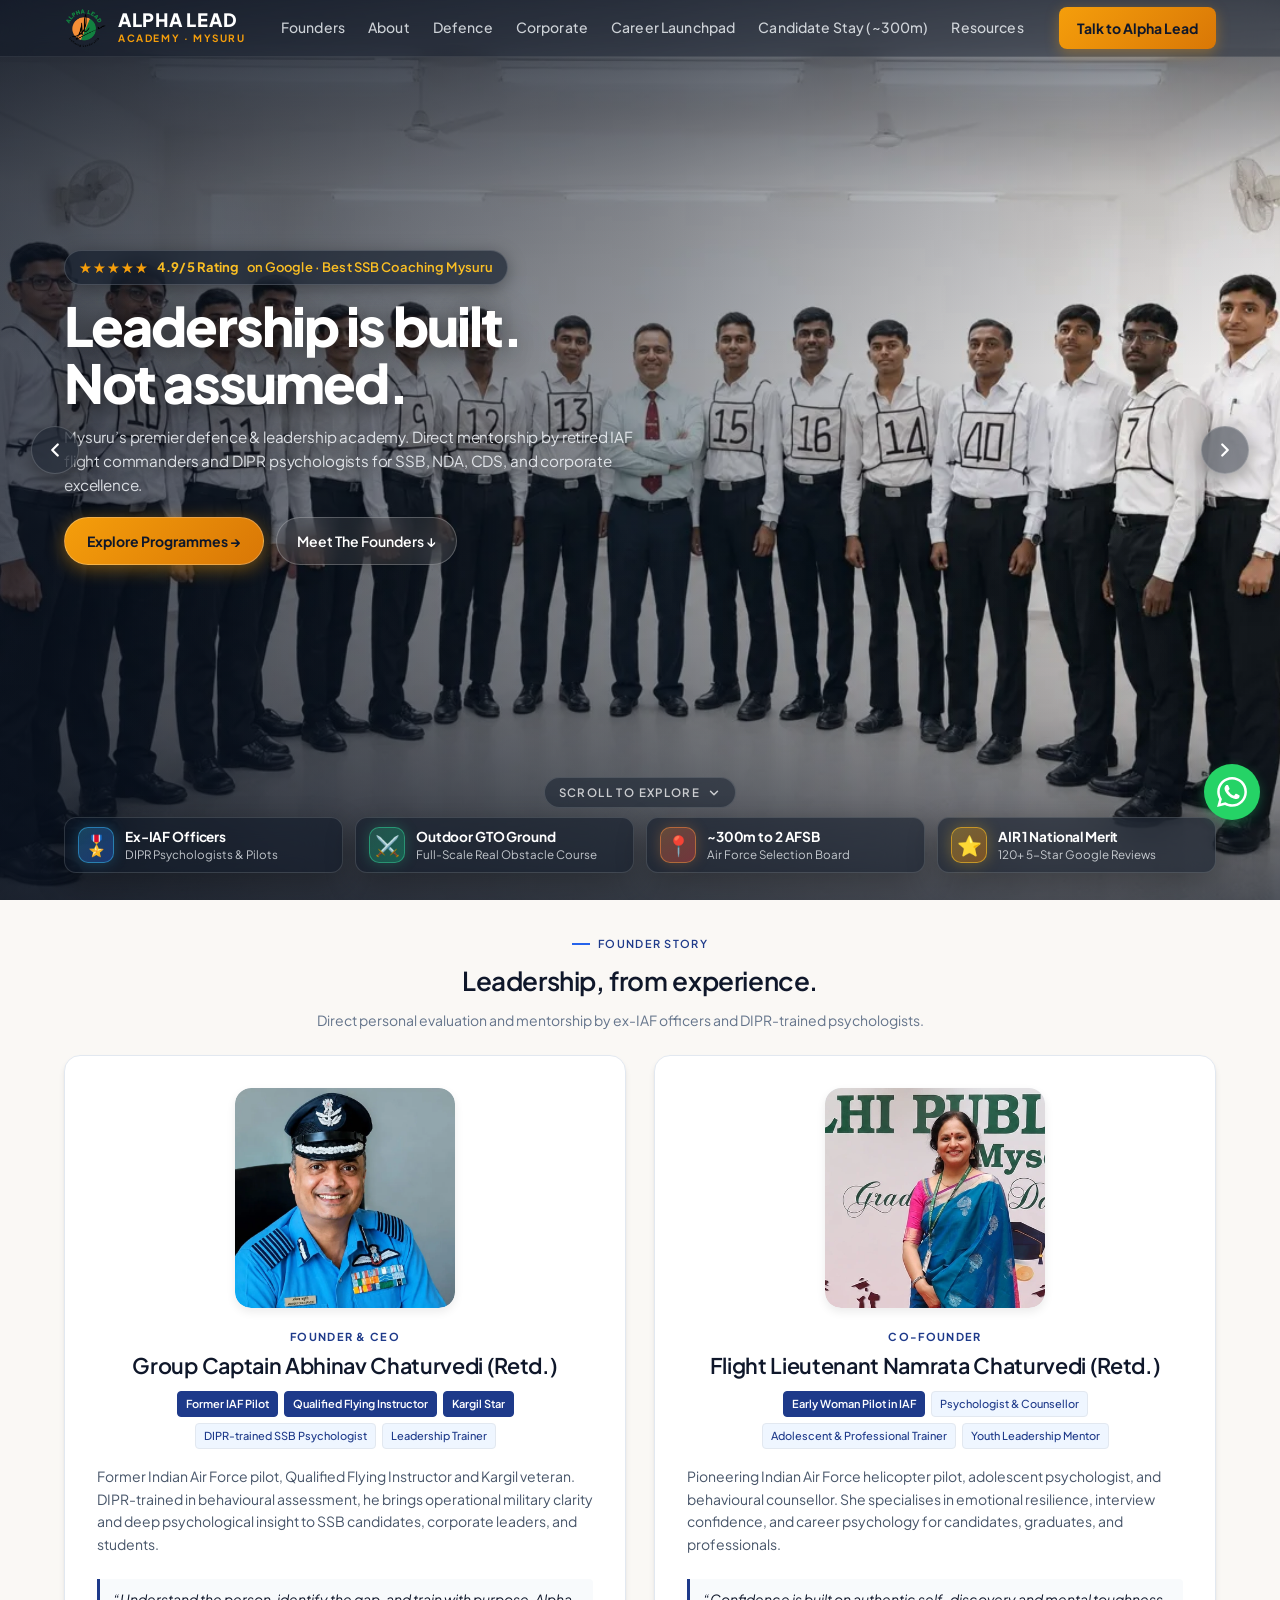
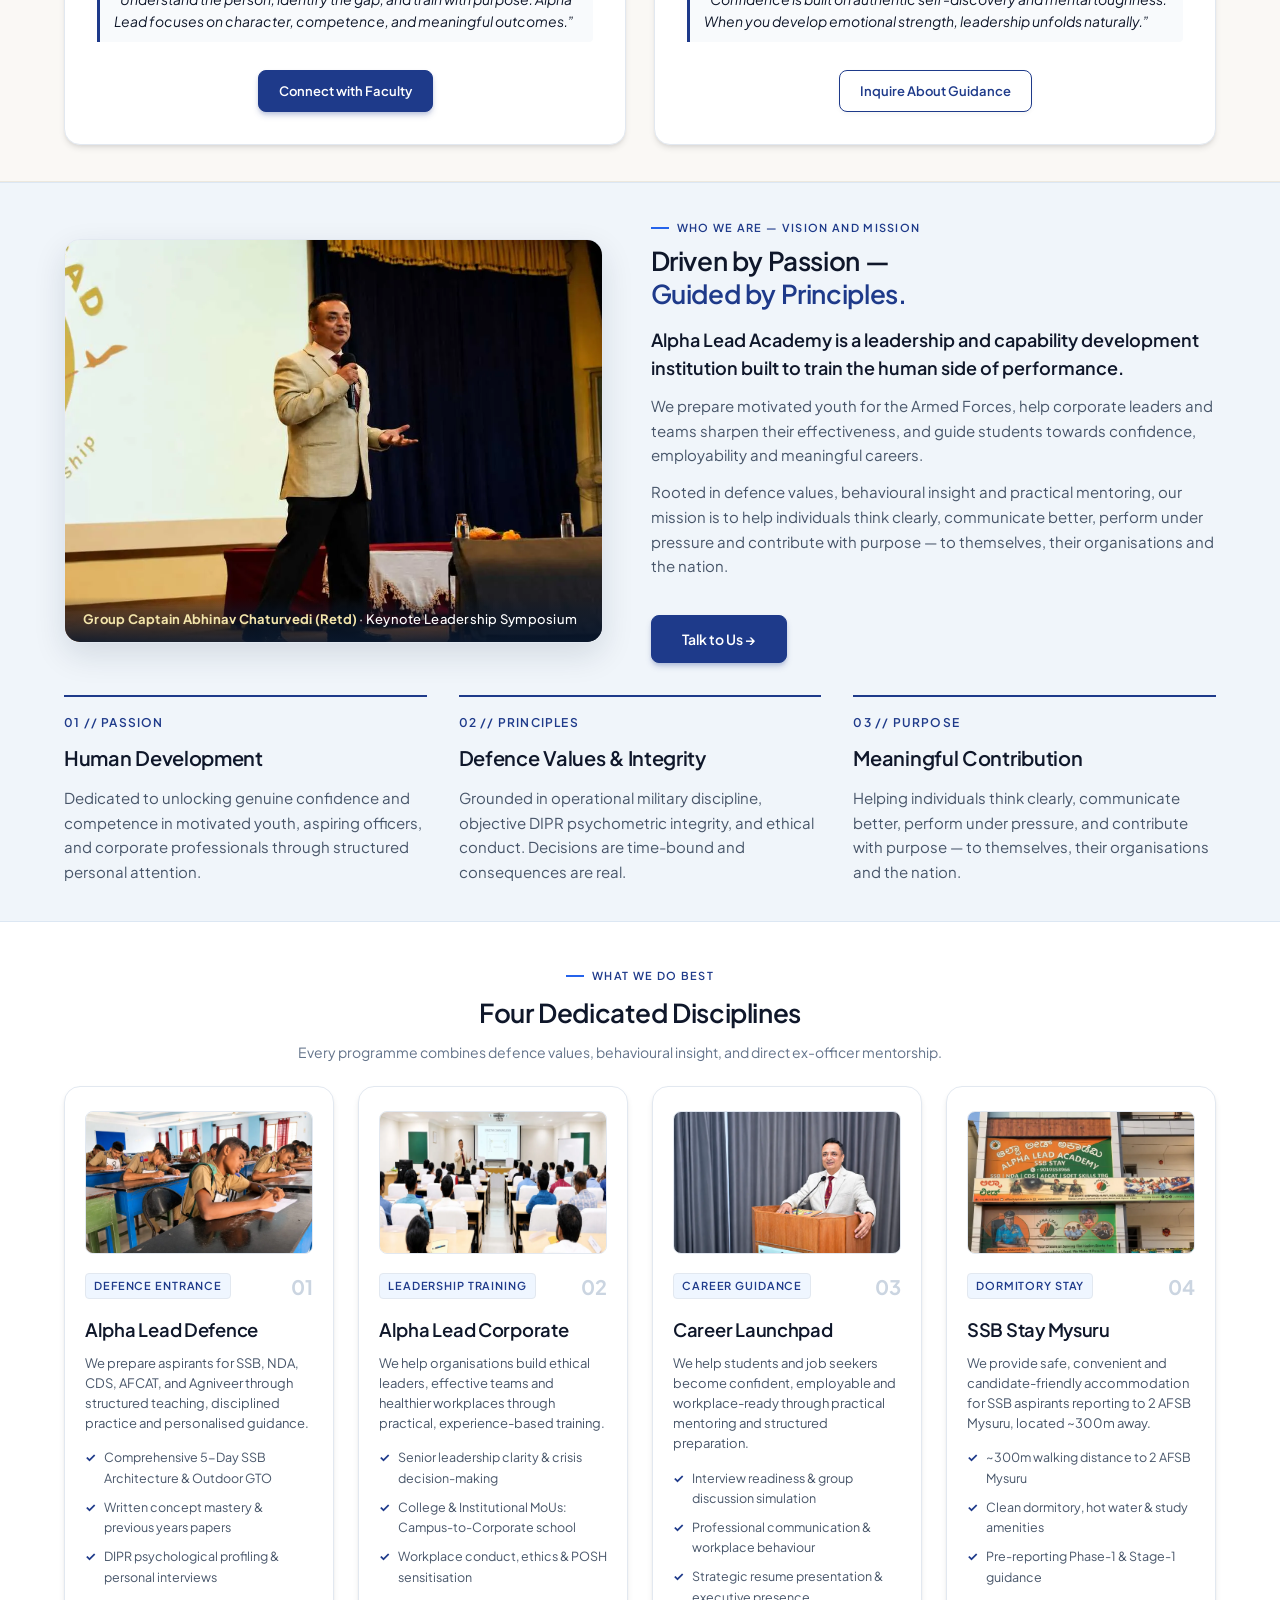
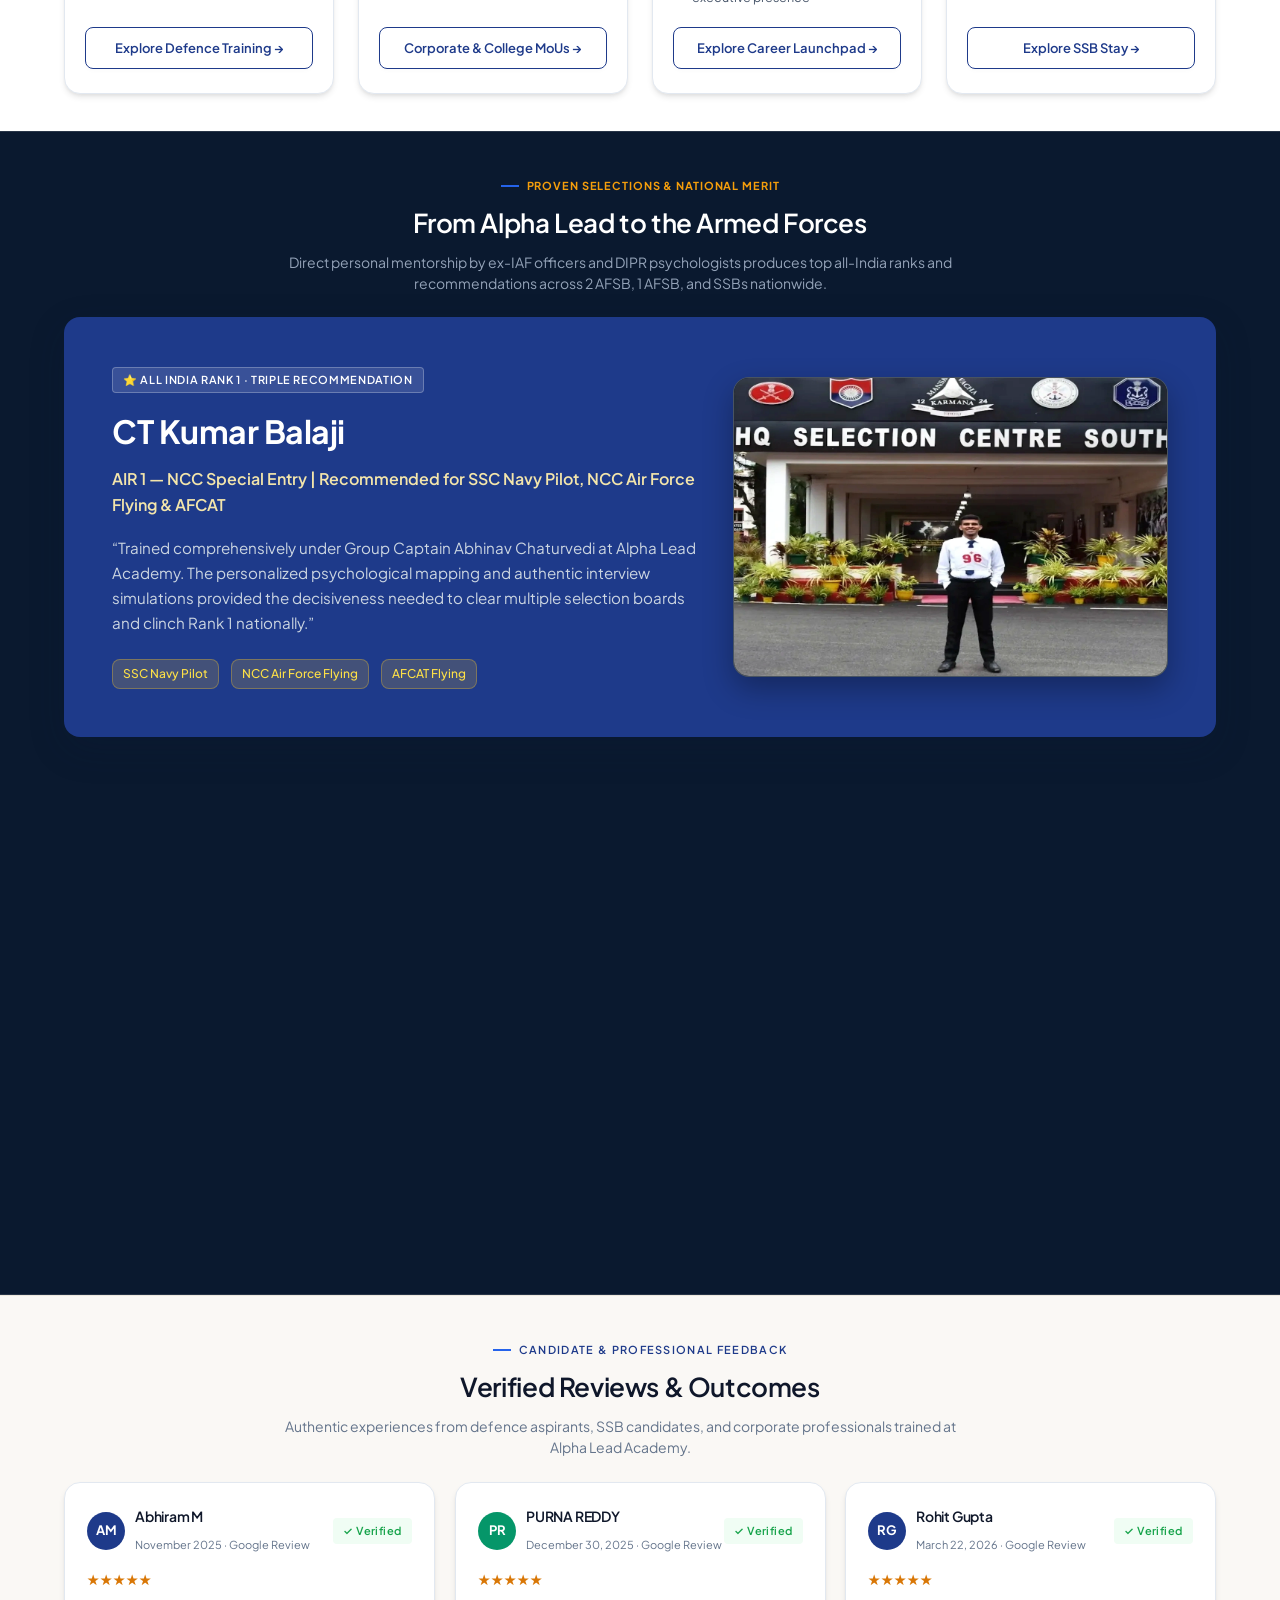
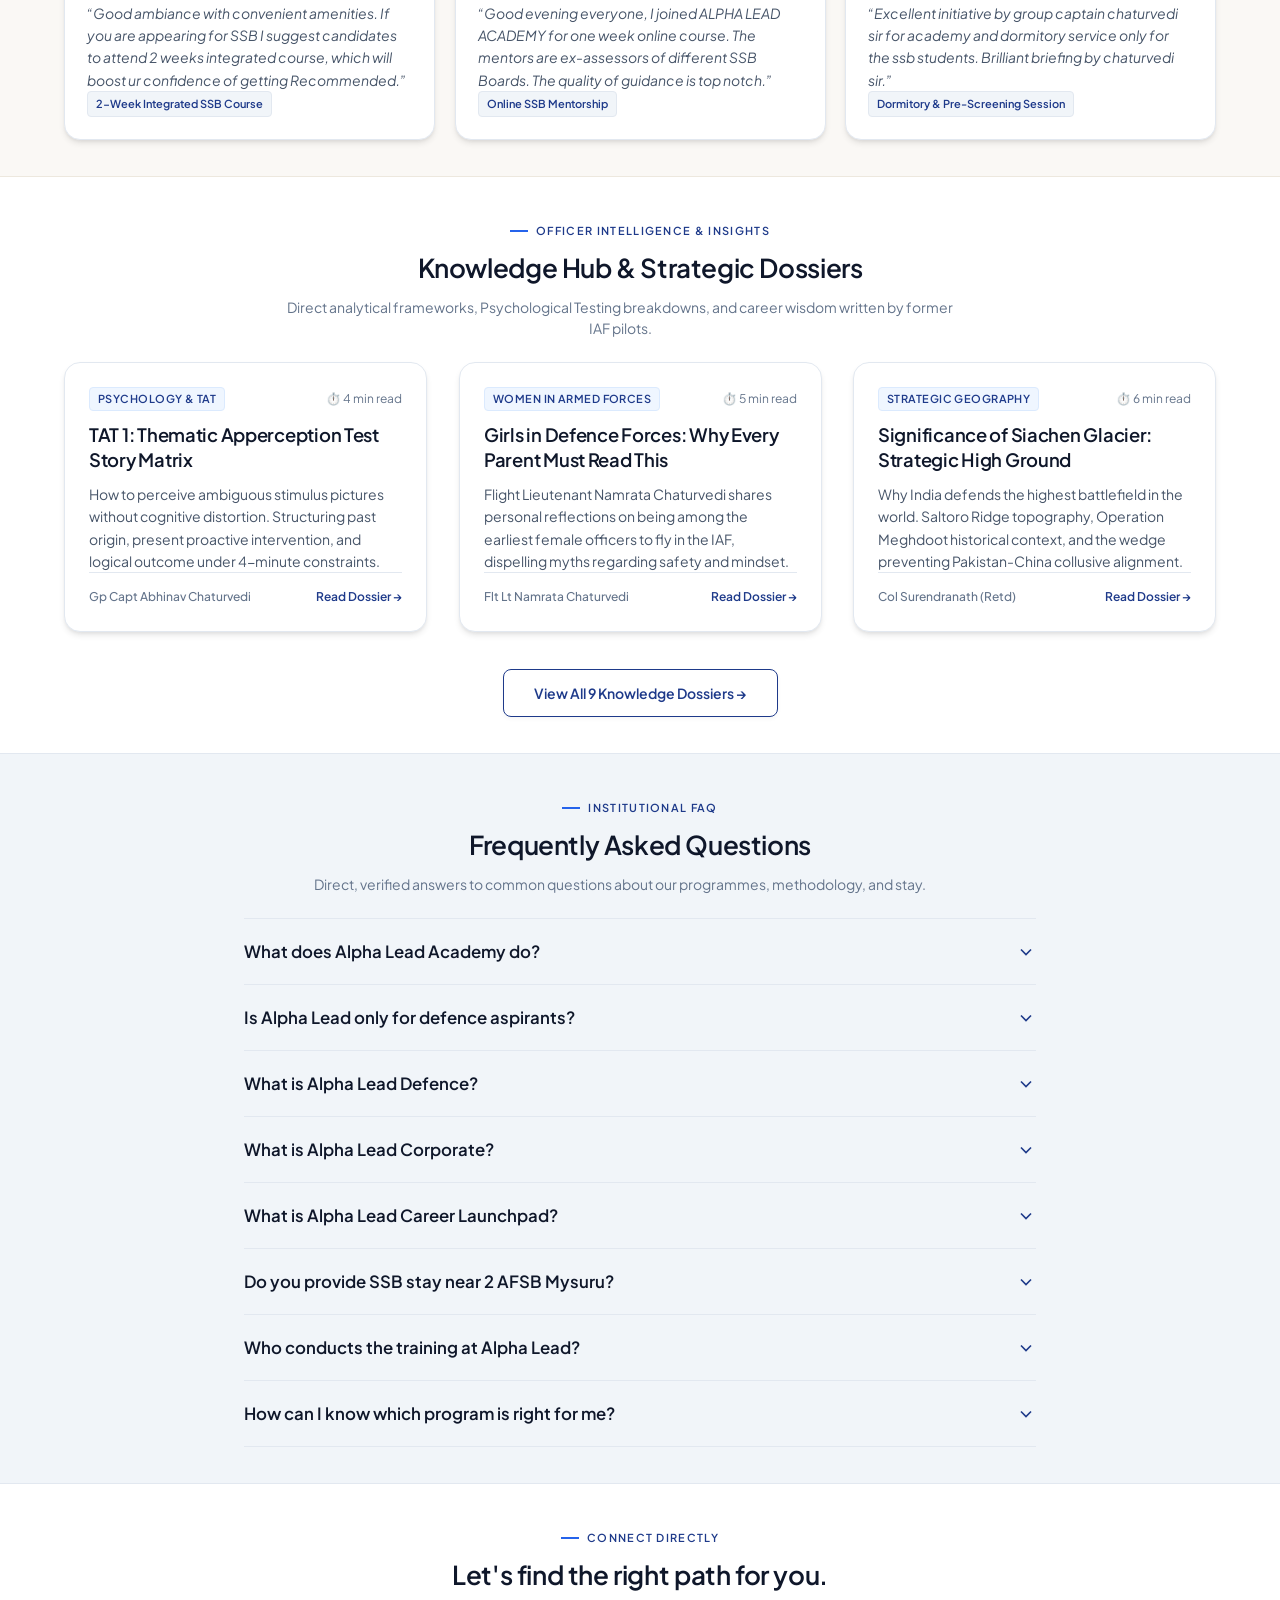
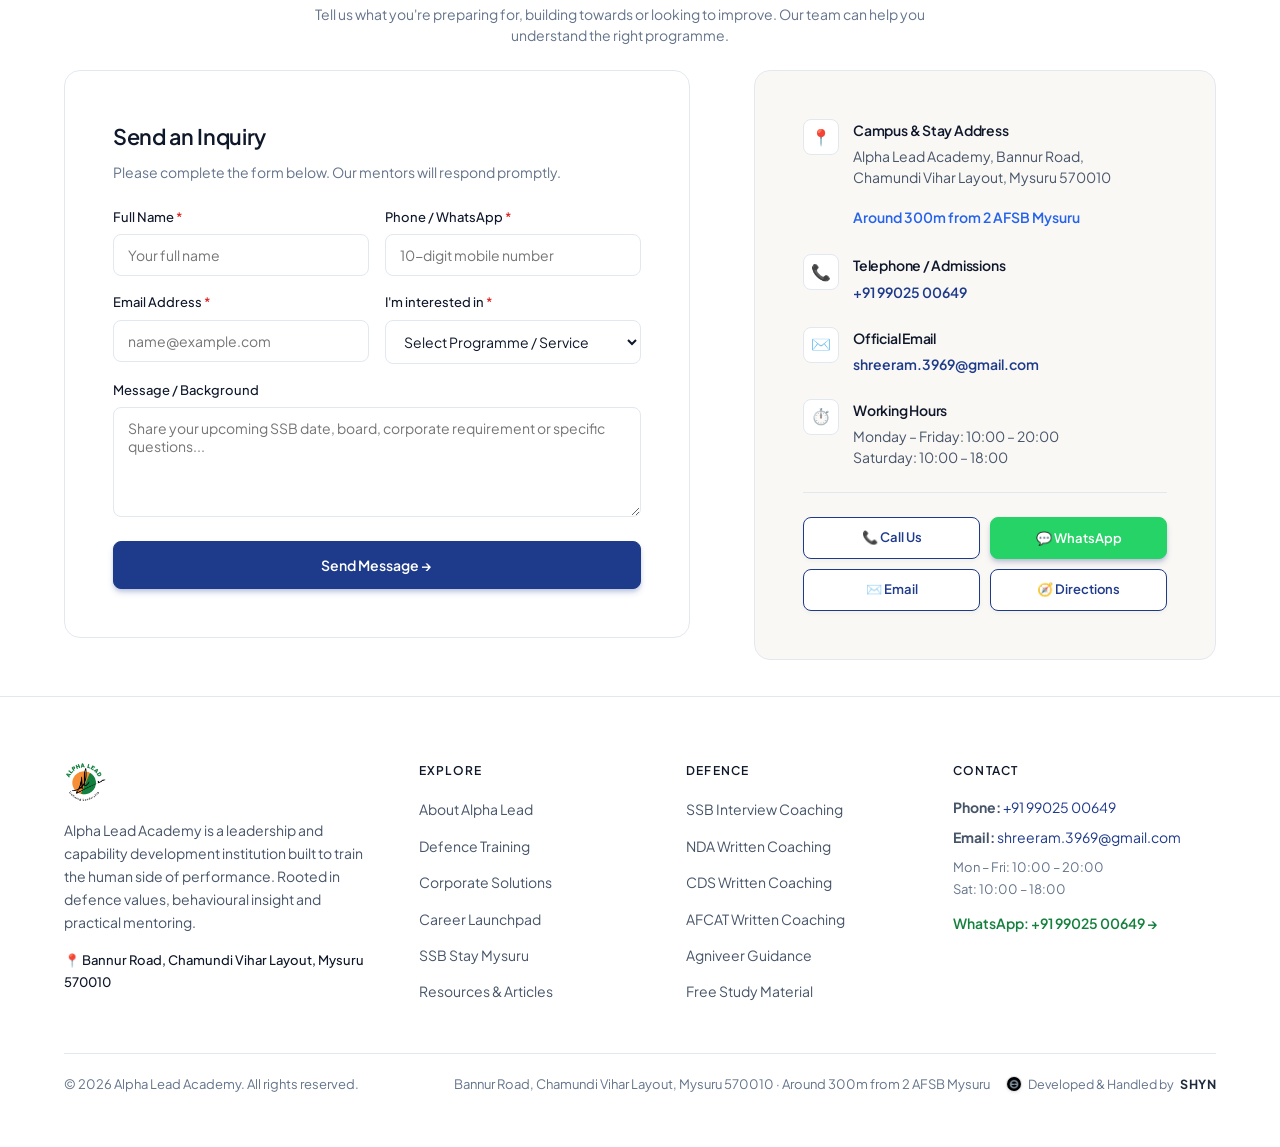
==== index.html @ 1f777ed2 "test(contacts): configure test email shreeram.3969@gmail.com, test phone +91 9902500649, and active " ====
<!DOCTYPE html>
<html lang="en">
<head>
  <meta charset="UTF-8">
  <meta name="viewport" content="width=device-width, initial-scale=1.0">
  <title>Best SSB Coaching in Mysuru, Defence Academy & Stay Near 2 AFSB (~300m) | Alpha Lead</title>
  <meta name="description" content="Alpha Lead Academy is the best SSB coaching & defence academy in Mysuru, founded by ex-IAF pilot Gp Capt Abhinav Chaturvedi (Retd). Mentorship for SSB, NDA, CDS, AFCAT, Corporate Leadership Training & candidate stay ~300m to 2 AFSB Mysuru.">
  <meta name="keywords" content="best SSB coaching in Mysuru, best defence academy in Karnataka, best stay near 2 AFSB Mysuru, stay near 2 Air Force Selection Board, best NDA coaching in Mysuru, best CDS coaching in Mysuru, best AFCAT coaching Karnataka, best corporate leadership training Mysuru, best executive leadership workshops, candidate stay 300m to 2 AFSB, Alpha Lead Academy Mysuru, Air Force Selection Centre South stay, SSB interview preparation Mysore">
  <meta name="author" content="Alpha Lead Academy">
  <link rel="canonical" href="https://alphalead.co.in/">
  <meta name="robots" content="index, follow, max-snippet:-1, max-image-preview:large, max-video-preview:-1">

  <!-- Google Site Verification & Analytics -->
  <meta name="google-site-verification" content="51ddug5VHWOp9Oe8eFkaU_qEH9XEycIsxr117pgaOPE">
  <script async src="https://www.googletagmanager.com/gtag/js?id=G-4P7F6Q1PM3"></script>
  <script>
    window.dataLayer = window.dataLayer || [];
    function gtag(){dataLayer.push(arguments);}
    gtag('js', new Date());
    gtag('config', 'G-4P7F6Q1PM3');
  </script>

  <!-- Open Graph / Meta -->
  <meta property="og:type" content="website">
  <meta property="og:title" content="Best SSB Coaching in Mysuru, Defence Academy & Stay Near 2 AFSB | Alpha Lead">
  <meta property="og:description" content="India's premier defence SSB coaching, candidate stay ~300m to 2 AFSB Mysuru, and corporate leadership development by ex-IAF commanders. 4.9/5 Rating.">
  <meta property="og:image" content="https://alphalead.co.in/assets/images/live/vision-mission.webp">
  <meta property="og:url" content="https://alphalead.co.in/">

  <!-- Twitter Card -->
  <meta name="twitter:card" content="summary_large_image">
  <meta name="twitter:title" content="Best SSB Coaching & Defence Academy Mysuru | Alpha Lead">
  <meta name="twitter:description" content="Top-rated SSB coaching, NDA/CDS/AFCAT written training, corporate workshops & stay ~300m to 2 AFSB Mysuru.">
  <meta name="twitter:image" content="https://alphalead.co.in/assets/images/live/vision-mission.webp">

  <link rel="icon" href="assets/images/live/logo.png" type="image/png">

  <!-- Stylesheets -->
  <link rel="stylesheet" href="css/main.css?v=2.2">

  <!-- Structured Schema Data -->
  <script type="application/ld+json">
  {
    "@context": "https://schema.org",
    "@graph": [
      {
        "@type": ["EducationalOrganization", "LocalBusiness"],
        "@id": "https://alphalead.co.in/#academy",
        "name": "Alpha Lead Academy",
        "alternateName": "Alpha Lead Defence & Leadership Academy",
        "description": "Premium defence and leadership institution founded by ex-IAF officers and DIPR-trained psychologists in Mysuru. Offers SSB Coaching, Corporate Leadership, Career Launchpad, and SSB Stay ~300m from 2 AFSB.",
        "url": "https://alphalead.co.in",
        "telephone": "+919902500649",
        "email": "shreeram.3969@gmail.com",
        "hasMap": "https://maps.google.com/?q=Alpha+Lead+Academy+Mysuru",
        "aggregateRating": {
          "@type": "AggregateRating",
          "ratingValue": "4.9",
          "reviewCount": "124",
          "bestRating": "5",
          "worstRating": "1"
        },
        "openingHoursSpecification": [
          {
            "@type": "OpeningHoursSpecification",
            "dayOfWeek": ["Monday", "Tuesday", "Wednesday", "Thursday", "Friday"],
            "opens": "10:00",
            "closes": "20:00"
          },
          {
            "@type": "OpeningHoursSpecification",
            "dayOfWeek": "Saturday",
            "opens": "10:00",
            "closes": "18:00"
          }
        ],
        "address": {
          "@type": "PostalAddress",
          "streetAddress": "Bannur Road, Chamundi Vihar Layout",
          "addressLocality": "Mysuru",
          "addressRegion": "Karnataka",
          "postalCode": "570010",
          "addressCountry": "IN"
        },
        "geo": {
          "@type": "GeoCoordinates",
          "latitude": "12.3118",
          "longitude": "76.6685"
        },
        "founder": [
          {
            "@type": "Person",
            "name": "Group Captain Abhinav Chaturvedi (Retd)",
            "jobTitle": "Founder & CEO",
            "description": "Former Indian Air Force Pilot, Qualified Flying Instructor, Kargil Star, DIPR-trained SSB Psychologist."
          },
          {
            "@type": "Person",
            "name": "Flight Lieutenant Namrata Chaturvedi (Retd)",
            "jobTitle": "Co-Founder",
            "description": "Former IAF Helicopter Pilot, Adolescent & Career Psychologist, Behavioural Mentor."
          }
        ],
        "hasOfferCatalog": {
          "@type": "OfferCatalog",
          "name": "Alpha Lead Services",
          "itemListElement": [
            { "@type": "Offer", "itemOffered": { "@type": "Service", "name": "SSB Interview & Written Coaching (NDA, CDS, AFCAT)" } },
            { "@type": "Offer", "itemOffered": { "@type": "Service", "name": "Candidate Stay Near 2 AFSB Mysuru" } },
            { "@type": "Offer", "itemOffered": { "@type": "Service", "name": "Corporate Leadership & Executive Training" } },
            { "@type": "Offer", "itemOffered": { "@type": "Service", "name": "Career Launchpad & Employability Guidance" } },
            { "@type": "Offer", "itemOffered": { "@type": "Service", "name": "Institutional & College MoU Partnerships" } }
          ]
        }
      },
      {
        "@type": "FAQPage",
        "@id": "https://alphalead.co.in/#faq",
        "mainEntity": [
          {
            "@type": "Question",
            "name": "Which is the best SSB coaching academy in Mysuru?",
            "acceptedAnswer": {
              "@type": "Answer",
              "text": "Alpha Lead Academy is widely recognized as the best SSB coaching academy in Mysuru and Karnataka, founded by ex-IAF pilot and DIPR-trained psychologist Group Captain Abhinav Chaturvedi (Retd). The academy provides comprehensive 5-day SSB interview architecture, personalized DIPR psychology mapping, real-time outdoor GTO obstacle ground training, and individual personal interview simulations."
            }
          },
          {
            "@type": "Question",
            "name": "Where is the best stay for candidates near 2 AFSB (Air Force Selection Board) Mysuru?",
            "acceptedAnswer": {
              "@type": "Answer",
              "text": "Alpha Lead Candidate Stay is situated approximately 300 metres from 2 AFSB Mysuru (Air Force Selection Board / Selection Centre South) on Bannur Road, Chamundi Vihar Layout. It offers clean, hygienic, candidate-friendly dormitory accommodation at a subsidized rate of ₹500/night with pre-reporting mentorship and guidance from retired IAF officers."
            }
          },
          {
            "@type": "Question",
            "name": "What corporate leadership training does Alpha Lead Corporate offer?",
            "acceptedAnswer": {
              "@type": "Answer",
              "text": "Alpha Lead Corporate delivers executive high-reliability training, Cockpit Resource Management (CRM), crisis leadership under pressure, and ethical workplace conduct for startup founders, CXOs, and corporate enterprises in Mysuru and Bangalore."
            }
          },
          {
            "@type": "Question",
            "name": "Does Alpha Lead offer written exam coaching for NDA, CDS, and AFCAT?",
            "acceptedAnswer": {
              "@type": "Answer",
              "text": "Yes, Alpha Lead Academy offers structured written exam coaching for NDA, CDS, and AFCAT with concept clarity, practice papers, mock tests, and personal doubt resolution by experienced defence faculties and officers."
            }
          }
        ]
      }
    ]
  }
  </script>
</head>
<body>

  <!-- Accessible Skip Link -->
  <a href="#main-content" class="skip-link">Skip to main content</a>

  <!-- Sticky Minimal Institutional Navigation (Section 01) -->
  <header class="site-header header-cinematic" role="banner">
    <div class="container nav-container">
      
      <!-- Brand Logo -->
      <a href="index.html" class="brand" aria-label="Alpha Lead Academy Home">
        <img 
          src="assets/images/live/logo.png" 
          alt="Alpha Lead Academy" 
          class="brand-logo-img"
          width="36" 
          height="36"
        >
        <div class="brand-text">
          <span class="brand-name">ALPHA LEAD</span>
          <span class="brand-sub">ACADEMY · MYSURU</span>
        </div>
      </a>

      <!-- Desktop Navigation -->
      <nav class="nav-menu" aria-label="Primary Navigation">
        <a href="#founders" class="nav-link">Founders</a>
        <a href="#about" class="nav-link">About</a>
        <a href="defence.html" class="nav-link">Defence</a>
        <a href="corporate.html" class="nav-link">Corporate</a>
        <a href="career.html" class="nav-link">Career Launchpad</a>
        <a href="ssb-stay.html" class="nav-link">Candidate Stay (~300m)</a>
        <a href="blog.html" class="nav-link">Resources</a>
      </nav>

      <!-- Primary CTA Action -->
      <div class="nav-actions">
        <button type="button" class="btn btn-primary btn-sm nav-cta-btn" data-modal-open="callbackModal">
          <span class="nav-cta-text-desktop">Talk to Alpha Lead</span>
          <span class="nav-cta-text-mobile">Talk to Us</span>
        </button>
        <button type="button" class="mobile-nav-toggle" aria-label="Toggle mobile menu" aria-expanded="false">
          <span></span><span></span><span></span>
        </button>
      </div>

    </div>
  </header>

  <!-- Clean Mobile Navigation Drawer -->
  <div class="mobile-drawer" role="dialog" aria-modal="true" aria-label="Mobile Navigation">
    <a href="index.html" class="nav-link active">Home</a>
    <a href="#founders" class="nav-link">Founders & Leadership</a>
    <a href="#about" class="nav-link">About Alpha Lead</a>
    <a href="#disciplines" class="nav-link">What We Do Best</a>
    <a href="#results" class="nav-link">AIR 1 &amp; Recommendations</a>
    <a href="defence.html" class="nav-link">Alpha Lead Defence</a>
    <a href="corporate.html" class="nav-link">Alpha Lead Corporate</a>
    <a href="career.html" class="nav-link">Career Launchpad</a>
    <a href="ssb-stay.html" class="nav-link">Candidate Stay (~300m to 2 AFSB)</a>
    <a href="blog.html" class="nav-link">Resources & Articles</a>
    <a href="#reviews" class="nav-link">Reviews</a>
    <a href="#faqs" class="nav-link">Frequently Asked Questions</a>
    <a href="#contact" class="nav-link">Contact & Location</a>
    <div style="margin-top: 20px;">
      <button type="button" class="btn btn-primary btn-block" data-modal-open="callbackModal">
        Talk to Alpha Lead
      </button>
    </div>
  </div>

  <main id="main-content">

    <!-- 01. Landing Page Hero + 4 Pillars Quick Access -->
    <!-- 01. Cinematic Full-Bleed Slideshow Hero (Option 1) -->
    <section class="hero hero-cinematic" id="heroSlideshow" aria-labelledby="hero-title">
      
      <!-- Background Photographs Slideshow Layer -->
      <div class="hero-bg-slides-wrapper" id="heroSlidesWrapper">
        <div class="hero-bg-slide active" data-slide="0" data-facility="Live SSB Classroom Mentorship · Mysuru Campus">
          <img 
            src="assets/images/live/why-alpha-defence.webp" 
            alt="Live SSB Classroom Mentorship by Group Captain Abhinav Chaturvedi" 
            class="hero-bg-img"
            width="1920" 
            height="1080"
            loading="eager"
          >
        </div>
        <div class="hero-bg-slide" data-slide="1" data-facility="Full-Scale Outdoor GTO Obstacle Training Ground">
          <img 
            src="assets/images/live/gto-obstacles.webp" 
            alt="Full-Scale Outdoor GTO Obstacle Training Ground at Alpha Lead Academy" 
            class="hero-bg-img"
            width="1920" 
            height="1080"
            loading="lazy"
          >
        </div>
        <div class="hero-bg-slide" data-slide="2" data-facility="Tri-Services Psychological Assessment &amp; Briefing Theatre">
          <img 
            src="assets/images/live/psych-hall.webp" 
            alt="Tri-Services Psychological Assessment Hall" 
            class="hero-bg-img"
            width="1920" 
            height="1080"
            loading="lazy"
          >
        </div>
        <div class="hero-bg-slide" data-slide="3" data-facility="Candidate Stay Dormitory (~300m from 2 AFSB Mysuru)">
          <img 
            src="assets/images/live/ssb-dormitory.webp" 
            alt="Candidate Stay Facilities ~300m from 2 AFSB Mysuru" 
            class="hero-bg-img"
            width="1920" 
            height="1080"
            loading="lazy"
          >
        </div>
        <div class="hero-bg-slide" data-slide="4" data-facility="All India Rank 1 National Merit Recognition (Kumar Balaji)">
          <img 
            src="assets/images/live/kumar-balaji-spotlight-pro.webp" 
            alt="AIR 1 Kumar Balaji National Merit Spotlight" 
            class="hero-bg-img"
            width="1920" 
            height="1080"
            loading="lazy"
          >
        </div>
      </div>

      <!-- Directional Gradient Scrim (Heavy contrast on text side, clear photo on right) -->
      <div class="hero-bg-overlay" aria-hidden="true"></div>

      <!-- Foreground Content Layer -->
      <div class="container hero-cinematic-container">
        <div class="hero-content">
          
          <div class="hero-eyebrow">
            <span class="hero-rating-badge">
              <span class="star-rating">★★★★★</span>
              <strong>4.9/5 Rating</strong> on Google · Best SSB Coaching Mysuru
            </span>
          </div>

          <h1 id="hero-title" class="hero-title">
            Leadership is built.
            <span class="hero-title-break">Not assumed.</span>
          </h1>

          <p class="hero-lead">
            Mysuru’s premier defence &amp; leadership academy. Direct mentorship by retired IAF flight commanders and DIPR psychologists for SSB, NDA, CDS, and corporate excellence.
          </p>

          <div class="hero-actions">
            <a href="#disciplines" class="btn btn-primary hero-main-cta" style="background: linear-gradient(135deg, #F59E0B 0%, #D97706 100%) !important; color: #0F172A !important; border: 1px solid rgba(255, 255, 255, 0.25) !important; box-shadow: 0 4px 18px rgba(245, 158, 11, 0.45) !important;">
              Explore Programmes &rarr;
            </a>
            <a href="#founders" class="btn hero-secondary-cta">
              Meet The Founders &darr;
            </a>
          </div>

        </div>

      </div>

      <!-- Elegant Side Navigation Arrows for Background Slideshow -->
      <button type="button" class="hero-nav-arrow hero-nav-arrow-left" id="heroSlidePrev" aria-label="Previous facility photo">
        <svg width="22" height="22" viewBox="0 0 24 24" fill="none" stroke="currentColor" stroke-width="2.5" stroke-linecap="round" stroke-linejoin="round">
          <polyline points="15 18 9 12 15 6"></polyline>
        </svg>
      </button>
      <button type="button" class="hero-nav-arrow hero-nav-arrow-right" id="heroSlideNext" aria-label="Next facility photo">
        <svg width="22" height="22" viewBox="0 0 24 24" fill="none" stroke="currentColor" stroke-width="2.5" stroke-linecap="round" stroke-linejoin="round">
          <polyline points="9 18 15 12 9 6"></polyline>
        </svg>
      </button>

      <!-- Floating Scroll Cue -->
      <a href="#founders" class="hero-scroll-cue" aria-label="Scroll to explore founders and disciplines">
        <span>Scroll to explore</span>
        <svg width="14" height="14" viewBox="0 0 24 24" fill="none" stroke="currentColor" stroke-width="2.5" stroke-linecap="round" stroke-linejoin="round">
          <polyline points="6 9 12 15 18 9"></polyline>
        </svg>
      </a>

      <!-- Sleek Credibility & Highlights Strip (Pinned inside Hero Above-the-Fold) -->
      <div class="hero-trust-bar" aria-label="Key Institution Credentials">
        <div class="container">
          <div class="trust-bar-grid">
            
            <div class="trust-bar-item trust-card-officers">
              <div class="trust-bar-icon">🎖️</div>
              <div class="trust-bar-content">
                <span class="trust-bar-title">Ex-IAF Officers</span>
                <span class="trust-bar-sub">DIPR Psychologists &amp; Pilots</span>
              </div>
            </div>

            <div class="trust-bar-item trust-card-gto">
              <div class="trust-bar-icon">⚔️</div>
              <div class="trust-bar-content">
                <span class="trust-bar-title">Outdoor GTO Ground</span>
                <span class="trust-bar-sub">Full-Scale Real Obstacle Course</span>
              </div>
            </div>

            <div class="trust-bar-item trust-card-afsb">
              <div class="trust-bar-icon">📍</div>
              <div class="trust-bar-content">
                <span class="trust-bar-title">~300m to 2 AFSB</span>
                <span class="trust-bar-sub">Air Force Selection Board</span>
              </div>
            </div>

            <div class="trust-bar-item trust-card-merit">
              <div class="trust-bar-icon">⭐</div>
              <div class="trust-bar-content">
                <span class="trust-bar-title">AIR 1 National Merit</span>
                <span class="trust-bar-sub">120+ 5-Star Google Reviews</span>
              </div>
            </div>

          </div>
        </div>
      </div>

    </section>

    <!-- 02. Founders & Leadership Section (Leadership, from experience) -->
    <section id="founders" class="section section-warm" aria-labelledby="founder-title">
      <div class="container">
        
        <div class="section-header text-center reveal-on-scroll">
          <span class="eyebrow">FOUNDER STORY</span>
          <h2 id="founder-title" class="section-title">Leadership, from experience.</h2>
          <p class="section-subtitle">
            Direct personal evaluation and mentorship by ex-IAF officers and DIPR-trained psychologists.
          </p>
        </div>

        <div class="founders-dual-grid">
          
          <!-- Founder: Group Captain Abhinav Chaturvedi -->
          <article class="founder-card reveal-on-scroll">
            <div class="founder-card-portrait">
              <img 
                src="assets/images/live/founder-abhinav-portrait.webp" 
                alt="Group Captain Abhinav Chaturvedi (Retd), Founder & CEO" 
                class="founder-img"
                width="400" 
                height="320"
                loading="lazy"
              >
            </div>
            <div class="founder-card-content">
              <div class="founder-eyebrow">FOUNDER & CEO</div>
              <h3 class="founder-name">Group Captain Abhinav Chaturvedi (Retd.)</h3>
              <div class="founder-creds">
                <span class="founder-cred-badge distinction">Former IAF Pilot</span>
                <span class="founder-cred-badge distinction">Qualified Flying Instructor</span>
                <span class="founder-cred-badge distinction">Kargil Star</span>
                <span class="founder-cred-badge">DIPR-trained SSB Psychologist</span>
                <span class="founder-cred-badge">Leadership Trainer</span>
              </div>
              <p class="founder-text">
                Former Indian Air Force pilot, Qualified Flying Instructor and Kargil veteran. DIPR-trained in behavioural assessment, he brings operational military clarity and deep psychological insight to SSB candidates, corporate leaders, and students.
              </p>
              <blockquote class="founder-quote">
                “Understand the person, identify the gap, and train with purpose. Alpha Lead focuses on character, competence, and meaningful outcomes.”
              </blockquote>
              <div style="margin-top: auto; padding-top: 12px;">
                <button type="button" class="btn btn-primary btn-sm" data-modal-open="callbackModal">
                  Connect with Faculty
                </button>
              </div>
            </div>
          </article>

          <!-- Co-Founder: Flight Lieutenant Namrata Chaturvedi -->
          <article class="founder-card reveal-on-scroll delay-1">
            <div class="founder-card-portrait">
              <img 
                src="assets/images/live/founder-namrata-portrait.webp" 
                alt="Flight Lieutenant Namrata Chaturvedi (Retd.), Co-Founder" 
                class="founder-img" 
                width="400" 
                height="320" 
                loading="lazy"
              >
            </div>
            <div class="founder-card-content">
              <div class="founder-eyebrow">CO-FOUNDER</div>
              <h3 class="founder-name">Flight Lieutenant Namrata Chaturvedi (Retd.)</h3>
              <div class="founder-creds">
                <span class="founder-cred-badge distinction">Early Woman Pilot in IAF</span>
                <span class="founder-cred-badge">Psychologist &amp; Counsellor</span>
                <span class="founder-cred-badge">Adolescent &amp; Professional Trainer</span>
                <span class="founder-cred-badge">Youth Leadership Mentor</span>
              </div>
              <p class="founder-text">
                Pioneering Indian Air Force helicopter pilot, adolescent psychologist, and behavioural counsellor. She specialises in emotional resilience, interview confidence, and career psychology for candidates, graduates, and professionals.
              </p>
              <blockquote class="founder-quote">
                “Confidence is built on authentic self-discovery and mental toughness. When you develop emotional strength, leadership unfolds naturally.”
              </blockquote>
              <div style="margin-top: auto; padding-top: 12px;">
                <a href="#contact" class="btn btn-secondary btn-sm">
                  Inquire About Guidance
                </a>
              </div>
            </div>
          </article>

        </div>

      </div>
    </section>

    <!-- 04. Who We Are — Vision and Mission (Ice Blue Accent Block) -->
    <section id="about" class="section section-ice" aria-labelledby="about-title">
      <div class="container">
        
        <div class="about-vision-grid reveal-on-scroll">
          <div class="about-vision-visual">
            <div class="about-vision-img-frame">
              <img 
                src="assets/images/live/vision-mission.webp" 
                alt="Group Captain Abhinav Chaturvedi (Retd) addressing leadership symposium - Alpha Lead Academy" 
                class="about-vision-img"
                width="640" 
                height="427"
                loading="lazy"
              >
              <div class="about-vision-caption">
                <span>Group Captain Abhinav Chaturvedi (Retd)</span> · Keynote Leadership Symposium
              </div>
            </div>
          </div>

          <div class="about-vision-content">
            <span class="eyebrow">WHO WE ARE — VISION AND MISSION</span>
            <h2 id="about-title" class="section-title">
              Driven by Passion —<br><span style="color: var(--color-accent-navy);">Guided by Principles.</span>
            </h2>
            <p class="about-lead">
              Alpha Lead Academy is a leadership and capability development institution built to train the human side of performance.
            </p>
            <p class="about-text">
              We prepare motivated youth for the Armed Forces, help corporate leaders and teams sharpen their effectiveness, and guide students towards confidence, employability and meaningful careers.
            </p>
            <p class="about-text">
              Rooted in defence values, behavioural insight and practical mentoring, our mission is to help individuals think clearly, communicate better, perform under pressure and contribute with purpose — to themselves, their organisations and the nation.
            </p>
            <div style="margin-top: 24px;">
              <button type="button" class="btn btn-primary" data-modal-open="callbackModal">
                Talk to Us &rarr;
              </button>
            </div>
          </div>
        </div>

        <div class="swipe-hint" style="margin-top: 36px; margin-bottom: 12px;">← Swipe to explore our core pillars →</div>
        <div class="philosophy-grid reveal-on-scroll">
          
          <div class="philosophy-item">
            <div class="philosophy-label">01 // PASSION</div>
            <h3 class="philosophy-title">Human Development</h3>
            <p class="philosophy-desc">
              Dedicated to unlocking genuine confidence and competence in motivated youth, aspiring officers, and corporate professionals through structured personal attention.
            </p>
          </div>

          <div class="philosophy-item">
            <div class="philosophy-label">02 // PRINCIPLES</div>
            <h3 class="philosophy-title">Defence Values &amp; Integrity</h3>
            <p class="philosophy-desc">
              Grounded in operational military discipline, objective DIPR psychometric integrity, and ethical conduct. Decisions are time-bound and consequences are real.
            </p>
          </div>

          <div class="philosophy-item">
            <div class="philosophy-label">03 // PURPOSE</div>
            <h3 class="philosophy-title">Meaningful Contribution</h3>
            <p class="philosophy-desc">
              Helping individuals think clearly, communicate better, perform under pressure, and contribute with purpose — to themselves, their organisations and the nation.
            </p>
          </div>

        </div>

      </div>
    </section>

    <!-- 05. What We Do Best (Four Dedicated Disciplines) -->
    <section id="disciplines" class="section" aria-labelledby="disciplines-heading">
      <div class="container">
        
        <div class="section-header text-center reveal-on-scroll">
          <span class="eyebrow">WHAT WE DO BEST</span>
          <h2 id="disciplines-heading" class="section-title">Four Dedicated Disciplines</h2>
          <p class="section-subtitle">
            Every programme combines defence values, behavioural insight, and direct ex-officer mentorship.
          </p>
          <div class="swipe-hint" style="margin-top: 10px;">← Swipe to explore all 4 disciplines →</div>
        </div>

        <div class="grid-4 disciplines-grid">
          
          <!-- Area 01: Alpha Lead Defence -->
          <article class="discipline-card reveal-on-scroll">
            <div class="discipline-img-wrapper">
              <img 
                src="assets/images/live/defence-entrance.webp" 
                alt="Alpha Lead Defence Entrance Coaching Classroom Mysuru" 
                class="discipline-card-img" 
                width="400" 
                height="240" 
                loading="lazy"
              >
            </div>
            <div class="discipline-header">
              <span class="discipline-badge">Defence Entrance</span>
              <span class="discipline-num">01</span>
            </div>
            <h3 class="discipline-title">Alpha Lead Defence</h3>
            <p class="discipline-desc">
              We prepare aspirants for SSB, NDA, CDS, AFCAT, and Agniveer through structured teaching, disciplined practice and personalised guidance.
            </p>
            <ul class="discipline-bullets">
              <li>Comprehensive 5-Day SSB Architecture & Outdoor GTO</li>
              <li>Written concept mastery & previous years papers</li>
              <li>DIPR psychological profiling & personal interviews</li>
            </ul>
            <a href="defence.html" class="btn btn-outline btn-sm">
              Explore Defence Training &rarr;
            </a>
          </article>

          <!-- Area 02: Alpha Lead Corporate -->
          <article class="discipline-card reveal-on-scroll delay-1">
            <div class="discipline-img-wrapper">
              <img 
                src="assets/images/live/corporate-training.webp" 
                alt="Alpha Lead Corporate Leadership & Executive Training Mysuru" 
                class="discipline-card-img" 
                width="400" 
                height="240" 
                loading="lazy"
              >
            </div>
            <div class="discipline-header">
              <span class="discipline-badge">Leadership Training</span>
              <span class="discipline-num">02</span>
            </div>
            <h3 class="discipline-title">Alpha Lead Corporate</h3>
            <p class="discipline-desc">
              We help organisations build ethical leaders, effective teams and healthier workplaces through practical, experience-based training.
            </p>
            <ul class="discipline-bullets">
              <li>Senior leadership clarity & crisis decision-making</li>
              <li>College & Institutional MoUs: Campus-to-Corporate school</li>
              <li>Workplace conduct, ethics & POSH sensitisation</li>
            </ul>
            <a href="corporate.html#partnerships" class="btn btn-outline btn-sm">
              Corporate & College MoUs &rarr;
            </a>
          </article>

          <!-- Area 03: Career Launchpad -->
          <article class="discipline-card reveal-on-scroll delay-2">
            <div class="discipline-img-wrapper">
              <img 
                src="assets/images/live/career-launchpad.webp" 
                alt="Alpha Lead Career Launchpad & Interview Preparation Guidance" 
                class="discipline-card-img" 
                width="400" 
                height="240" 
                loading="lazy"
              >
            </div>
            <div class="discipline-header">
              <span class="discipline-badge">Career Guidance</span>
              <span class="discipline-num">03</span>
            </div>
            <h3 class="discipline-title">Career Launchpad</h3>
            <p class="discipline-desc">
              We help students and job seekers become confident, employable and workplace-ready through practical mentoring and structured preparation.
            </p>
            <ul class="discipline-bullets">
              <li>Interview readiness & group discussion simulation</li>
              <li>Professional communication & workplace behaviour</li>
              <li>Strategic resume presentation & executive presence</li>
            </ul>
            <a href="career.html" class="btn btn-outline btn-sm">
              Explore Career Launchpad &rarr;
            </a>
          </article>

          <!-- Area 04: SSB Stay Mysuru -->
          <article class="discipline-card reveal-on-scroll delay-3">
            <div class="discipline-img-wrapper">
              <img 
                src="assets/images/live/ssb-dormitory.webp" 
                alt="Alpha Lead SSB Stay Building Signboard ~300m from 2 AFSB Mysuru" 
                class="discipline-card-img" 
                width="400" 
                height="240" 
                loading="lazy"
              >
            </div>
            <div class="discipline-header">
              <span class="discipline-badge">Dormitory Stay</span>
              <span class="discipline-num">04</span>
            </div>
            <h3 class="discipline-title">SSB Stay Mysuru</h3>
            <p class="discipline-desc">
              We provide safe, convenient and candidate-friendly accommodation for SSB aspirants reporting to 2 AFSB Mysuru, located ~300m away.
            </p>
            <ul class="discipline-bullets">
              <li>~300m walking distance to 2 AFSB Mysuru</li>
              <li>Clean dormitory, hot water & study amenities</li>
              <li>Pre-reporting Phase-1 & Stage-1 guidance</li>
            </ul>
            <a href="ssb-stay.html" class="btn btn-outline btn-sm">
              Explore SSB Stay &rarr;
            </a>
          </article>

        </div>

      </div>
    </section>

    <!-- 05. National Merit & Proven Selections (Dark Midnight Navy Hall of Fame) -->
    <section id="results" class="section section-hall-of-fame" aria-labelledby="results-title">
      <div class="container">
        
        <div class="section-header text-center reveal-on-scroll">
          <span class="eyebrow">PROVEN SELECTIONS &amp; NATIONAL MERIT</span>
          <h2 id="results-title" class="section-title">From Alpha Lead to the Armed Forces</h2>
          <p class="section-subtitle">
            Direct personal mentorship by ex-IAF officers and DIPR psychologists produces top all-India ranks and recommendations across 2 AFSB, 1 AFSB, and SSBs nationwide.
          </p>
        </div>

        <!-- Featured Landmark Spotlight Banner: CT Kumar Balaji (AIR 1) -->
        <div class="spotlight-banner-card reveal-on-scroll">
          <div>
            <span class="spotlight-badge">⭐ ALL INDIA RANK 1 · TRIPLE RECOMMENDATION</span>
            <h3 style="font-family: var(--font-display); font-size: 2rem; font-weight: var(--fw-bold); margin-bottom: 8px; color: #FFFFFF;">
              CT Kumar Balaji
            </h3>
            <p style="font-family: var(--font-display); color: #F3E5AB; font-size: 1rem; font-weight: var(--fw-semibold); margin-bottom: 16px;">
              AIR 1 — NCC Special Entry | Recommended for SSC Navy Pilot, NCC Air Force Flying &amp; AFCAT
            </p>
            <p style="color: #CBD5E1; font-size: 0.95rem; line-height: 1.65; margin-bottom: 24px;">
              “Trained comprehensively under Group Captain Abhinav Chaturvedi at Alpha Lead Academy. The personalized psychological mapping and authentic interview simulations provided the decisiveness needed to clear multiple selection boards and clinch Rank 1 nationally.”
            </p>
            <div style="display: flex; gap: 12px; flex-wrap: wrap;">
              <span class="cred-pill cred-pill-gold">SSC Navy Pilot</span>
              <span class="cred-pill cred-pill-gold">NCC Air Force Flying</span>
              <span class="cred-pill cred-pill-gold">AFCAT Flying</span>
            </div>
          </div>
          <div class="spotlight-img-wrap">
            <img src="assets/images/live/kumar-balaji-spotlight-pro.webp" alt="CT Kumar Balaji AIR 1 at HQ Selection Centre South" class="spotlight-img" loading="lazy" width="640" height="427">
          </div>
        </div>

        <!-- Curated Selection of 4 Verified Recommended Candidates -->
        <div class="swipe-hint" style="margin-bottom: 14px;">← Swipe to view recommended candidates →</div>
        <div class="grid-4 candidates-grid">
          
          <!-- 1. Swathi Shet -->
          <div class="candidate-card reveal-on-scroll">
            <div class="candidate-avatar-wrap">
              <img src="assets/images/live/swathi-shet.png" alt="Swathi Shet - Recommended NCC &amp; JAG" class="candidate-avatar-img" loading="lazy">
            </div>
            <h4 class="candidate-name">Swathi Shet</h4>
            <div class="candidate-meta-proof">
              <span class="proof-board">🎖️ 24 SSB Bangalore</span>
              <span class="proof-entry">NCC Special Entry &amp; JAG Branch</span>
            </div>
            <span class="candidate-entry-badge badge-gold">NCC + JAG Double Recommendation</span>
            <p class="card-desc" style="font-size: 0.85rem; margin-bottom: 0;">
              Decisive double recommendation for NCC Special Entry and Judge Advocate General (JAG) selection boards.
            </p>
          </div>

          <!-- 2. Shivaprasad -->
          <div class="candidate-card reveal-on-scroll delay-1">
            <div class="candidate-avatar-wrap">
              <img src="assets/images/live/shivaprasad.png" alt="Shivaprasad - Recommended AFCAT" class="candidate-avatar-img" loading="lazy">
            </div>
            <h4 class="candidate-name">Shivaprasad</h4>
            <div class="candidate-meta-proof">
              <span class="proof-board">🎖️ 2 AFSB Mysuru</span>
              <span class="proof-entry">AFCAT Flying Branch (IAF)</span>
            </div>
            <span class="candidate-entry-badge">AFCAT — Air Force</span>
            <p class="card-desc" style="font-size: 0.85rem; margin-bottom: 0;">
              Recommended for Indian Air Force. Excelled through Alpha Lead written coaching and rigorous interview feedback.
            </p>
          </div>

          <!-- 3. Jiswan -->
          <div class="candidate-card reveal-on-scroll delay-2">
            <div class="candidate-avatar-wrap">
              <img src="assets/images/live/jiswan.png" alt="Jiswan - Recommended NDA" class="candidate-avatar-img" loading="lazy">
            </div>
            <h4 class="candidate-name">Jiswan</h4>
            <div class="candidate-meta-proof">
              <span class="proof-board">🎖️ 1 AFSB Dehradun</span>
              <span class="proof-entry">NDA 151 Course Entry</span>
            </div>
            <span class="candidate-entry-badge">NDA — Armed Forces</span>
            <p class="card-desc" style="font-size: 0.85rem; margin-bottom: 0;">
              Standout fresher recommendation for National Defence Academy through structured OLQ mentoring.
            </p>
          </div>

          <!-- 4. Narendran -->
          <div class="candidate-card reveal-on-scroll delay-3">
            <div class="candidate-avatar-wrap">
              <img src="assets/images/live/narendran.png" alt="Narendran - Recommended NDA" class="candidate-avatar-img" loading="lazy">
            </div>
            <h4 class="candidate-name">Narendran</h4>
            <div class="candidate-meta-proof">
              <span class="proof-board">🎖️ 33 SSB Bhopal</span>
              <span class="proof-entry">NDA Ground Duty Entry</span>
            </div>
            <span class="candidate-entry-badge">NDA — Armed Forces</span>
            <p class="card-desc" style="font-size: 0.85rem; margin-bottom: 0;">
              Recommended for NDA. Transformed group discussion dynamics, outdoor GTO tasks, and command task problem-solving.
            </p>
          </div>

        </div>

        <div class="results-cta-wrap reveal-on-scroll">
          <a href="defence.html#results" class="results-cta-btn">
            <span class="results-cta-desktop">View All 12 Recommended Candidates on Defence &rarr;</span>
            <span class="results-cta-mobile">View All 12 Candidates &rarr;</span>
          </a>
        </div>

      </div>
    </section>

    <!-- 06. Verified Reviews & Candidate Outcomes -->
    <section id="reviews" class="section section-warm" aria-labelledby="reviews-title">
      <div class="container">
        
        <div class="section-header text-center reveal-on-scroll">
          <span class="eyebrow">CANDIDATE & PROFESSIONAL FEEDBACK</span>
          <h2 id="reviews-title" class="section-title">Verified Reviews & Outcomes</h2>
          <p class="section-subtitle">
            Authentic experiences from defence aspirants, SSB candidates, and corporate professionals trained at Alpha Lead Academy.
          </p>
        </div>

        <div class="reviews-carousel-wrap">
          <div class="swipe-hint" style="margin-bottom: 12px;">← Swipe to read verified reviews →</div>
          <div class="reviews-grid" id="reviewsGrid">
            
            <!-- Review 1: Abhiram M -->
            <div class="review-card reveal-on-scroll">
              <div>
                <div class="review-header">
                  <div class="review-user-info">
                    <div class="review-avatar-fallback">AM</div>
                    <div>
                      <h4 class="review-author-name">Abhiram M</h4>
                      <span class="review-date-badge">November 2025 · Google Review</span>
                    </div>
                  </div>
                  <span class="review-badge-verified">✓ Verified</span>
                </div>
                <div class="review-stars">★★★★★</div>
                <p class="review-quote">
                  “Good ambiance with convenient amenities. If you are appearing for SSB I suggest candidates to attend 2 weeks integrated course, which will boost ur confidence of getting Recommended.”
                </p>
              </div>
              <span class="review-focus-tag">2-Week Integrated SSB Course</span>
            </div>

            <!-- Review 2: PURNA REDDY -->
            <div class="review-card reveal-on-scroll delay-1">
              <div>
                <div class="review-header">
                  <div class="review-user-info">
                    <div class="review-avatar-fallback" style="background:#059669;">PR</div>
                    <div>
                      <h4 class="review-author-name">PURNA REDDY</h4>
                      <span class="review-date-badge">December 30, 2025 · Google Review</span>
                    </div>
                  </div>
                  <span class="review-badge-verified">✓ Verified</span>
                </div>
                <div class="review-stars">★★★★★</div>
                <p class="review-quote">
                  “Good evening everyone, I joined ALPHA LEAD ACADEMY for one week online course. The mentors are ex-assessors of different SSB Boards. The quality of guidance is top notch.”
                </p>
              </div>
              <span class="review-focus-tag">Online SSB Mentorship</span>
            </div>

            <!-- Review 3: Rohit Gupta -->
            <div class="review-card reveal-on-scroll delay-2">
              <div>
                <div class="review-header">
                  <div class="review-user-info">
                    <div class="review-avatar-fallback">RG</div>
                    <div>
                      <h4 class="review-author-name">Rohit Gupta</h4>
                      <span class="review-date-badge">March 22, 2026 · Google Review</span>
                    </div>
                  </div>
                  <span class="review-badge-verified">✓ Verified</span>
                </div>
                <div class="review-stars">★★★★★</div>
                <p class="review-quote">
                  “Excellent initiative by group captain chaturvedi sir for academy and dormitory service only for the ssb students. Brilliant briefing by chaturvedi sir.”
                </p>
              </div>
              <span class="review-focus-tag">Dormitory & Pre-Screening Session</span>
            </div>

          </div>

          <!-- Mobile Carousel Navigation Controls -->
          <div class="reviews-carousel-controls">
            <button type="button" class="carousel-nav-btn" id="reviewPrevBtn" aria-label="Previous review">←</button>
            <span class="carousel-page-indicator" id="reviewPageIndicator">1 / 3</span>
            <button type="button" class="carousel-nav-btn" id="reviewNextBtn" aria-label="Next review">→</button>
          </div>
        </div>

      </div>
    </section>

    <!-- 06. Curated Knowledge Hub Preview -->
    <section id="resources" class="section" aria-labelledby="resources-title">
      <div class="container">
        
        <div class="section-header text-center reveal-on-scroll">
          <span class="eyebrow">OFFICER INTELLIGENCE & INSIGHTS</span>
          <h2 id="resources-title" class="section-title">Knowledge Hub & Strategic Dossiers</h2>
          <p class="section-subtitle">
            Direct analytical frameworks, Psychological Testing breakdowns, and career wisdom written by former IAF pilots.
          </p>
        </div>

        <div class="grid-3 blog-cards-mobile-compact">
          
          <article class="blog-card reveal-on-scroll">
            <div>
              <div class="blog-card-meta">
                <span class="blog-category-tag">Psychology & TAT</span>
                <span class="blog-read-time">⏱️ 4 min read</span>
              </div>
              <h3 class="blog-card-title">TAT 1: Thematic Apperception Test Story Matrix</h3>
              <p class="blog-card-desc">
                How to perceive ambiguous stimulus pictures without cognitive distortion. Structuring past origin, present proactive intervention, and logical outcome under 4-minute constraints.
              </p>
            </div>
            <div class="blog-card-footer">
              <span class="blog-author-tag">Gp Capt Abhinav Chaturvedi</span>
              <a href="blog.html" class="blog-cta-link">Read Dossier &rarr;</a>
            </div>
          </article>

          <article class="blog-card reveal-on-scroll delay-1">
            <div>
              <div class="blog-card-meta">
                <span class="blog-category-tag">Women in Armed Forces</span>
                <span class="blog-read-time">⏱️ 5 min read</span>
              </div>
              <h3 class="blog-card-title">Girls in Defence Forces: Why Every Parent Must Read This</h3>
              <p class="blog-card-desc">
                Flight Lieutenant Namrata Chaturvedi shares personal reflections on being among the earliest female officers to fly in the IAF, dispelling myths regarding safety and mindset.
              </p>
            </div>
            <div class="blog-card-footer">
              <span class="blog-author-tag">Flt Lt Namrata Chaturvedi</span>
              <a href="blog.html" class="blog-cta-link">Read Dossier &rarr;</a>
            </div>
          </article>

          <article class="blog-card reveal-on-scroll delay-2">
            <div>
              <div class="blog-card-meta">
                <span class="blog-category-tag">Strategic Geography</span>
                <span class="blog-read-time">⏱️ 6 min read</span>
              </div>
              <h3 class="blog-card-title">Significance of Siachen Glacier: Strategic High Ground</h3>
              <p class="blog-card-desc">
                Why India defends the highest battlefield in the world. Saltoro Ridge topography, Operation Meghdoot historical context, and the wedge preventing Pakistan-China collusive alignment.
              </p>
            </div>
            <div class="blog-card-footer">
              <span class="blog-author-tag">Col Surendranath (Retd)</span>
              <a href="blog.html" class="blog-cta-link">Read Dossier &rarr;</a>
            </div>
          </article>

        </div>

        <div style="text-align: center; margin-top: 36px;" class="reveal-on-scroll">
          <a href="blog.html" class="btn btn-secondary">
            View All 9 Knowledge Dossiers &rarr;
          </a>
        </div>

      </div>
    </section>



    <!-- 08. Frequently Asked Questions (8 Authentic FAQs) -->
    <section id="faqs" class="section section-subtle" aria-labelledby="faq-heading">
      <div class="container container-narrow">
        
        <div class="section-header text-center reveal-on-scroll">
          <span class="eyebrow">INSTITUTIONAL FAQ</span>
          <h2 id="faq-heading" class="section-title">Frequently Asked Questions</h2>
          <p class="section-subtitle">
            Direct, verified answers to common questions about our programmes, methodology, and stay.
          </p>
        </div>

        <div class="faq-accordion reveal-on-scroll" data-accordion>
          
          <div class="faq-item">
            <button type="button" class="faq-trigger" aria-expanded="false" aria-controls="home-faq-1">
              <span>What does Alpha Lead Academy do?</span>
              <svg class="faq-icon" viewBox="0 0 24 24" fill="none" stroke="currentColor" stroke-width="2">
                <polyline points="6 9 12 15 18 9"></polyline>
              </svg>
            </button>
            <div id="home-faq-1" class="faq-panel" role="region">
              <div class="faq-content">
                Alpha Lead Academy develops leadership, confidence and performance skills through Defence Training, Corporate Training, Career Launchpad programs and SSB Stay support.
              </div>
            </div>
          </div>

          <div class="faq-item">
            <button type="button" class="faq-trigger" aria-expanded="false" aria-controls="home-faq-2">
              <span>Is Alpha Lead only for defence aspirants?</span>
              <svg class="faq-icon" viewBox="0 0 24 24" fill="none" stroke="currentColor" stroke-width="2">
                <polyline points="6 9 12 15 18 9"></polyline>
              </svg>
            </button>
            <div id="home-faq-2" class="faq-panel" role="region">
              <div class="faq-content">
                No. Defence is one of our core verticals. We also train corporate teams, professionals, students and job seekers through structured leadership and career-development programs.
              </div>
            </div>
          </div>

          <div class="faq-item">
            <button type="button" class="faq-trigger" aria-expanded="false" aria-controls="home-faq-3">
              <span>What is Alpha Lead Defence?</span>
              <svg class="faq-icon" viewBox="0 0 24 24" fill="none" stroke="currentColor" stroke-width="2">
                <polyline points="6 9 12 15 18 9"></polyline>
              </svg>
            </button>
            <div id="home-faq-3" class="faq-panel" role="region">
              <div class="faq-content">
                Alpha Lead Defence prepares aspirants for SSB Interviews, NDA, CDS, AFCAT Written Examinations and Agniveer guidance through structured coaching and personalised feedback.
              </div>
            </div>
          </div>

          <div class="faq-item">
            <button type="button" class="faq-trigger" aria-expanded="false" aria-controls="home-faq-4">
              <span>What is Alpha Lead Corporate?</span>
              <svg class="faq-icon" viewBox="0 0 24 24" fill="none" stroke="currentColor" stroke-width="2">
                <polyline points="6 9 12 15 18 9"></polyline>
              </svg>
            </button>
            <div id="home-faq-4" class="faq-panel" role="region">
              <div class="faq-content">
                Alpha Lead Corporate offers training in leadership, ethics, communication, team dynamics, conflict resolution and workplace effectiveness for professionals and organisations.
              </div>
            </div>
          </div>

          <div class="faq-item">
            <button type="button" class="faq-trigger" aria-expanded="false" aria-controls="home-faq-5">
              <span>What is Alpha Lead Career Launchpad?</span>
              <svg class="faq-icon" viewBox="0 0 24 24" fill="none" stroke="currentColor" stroke-width="2">
                <polyline points="6 9 12 15 18 9"></polyline>
              </svg>
            </button>
            <div id="home-faq-5" class="faq-panel" role="region">
              <div class="faq-content">
                Career Launchpad helps students and job seekers build confidence, communication, interview readiness, workplace behaviour and employability skills.
              </div>
            </div>
          </div>

          <div class="faq-item">
            <button type="button" class="faq-trigger" aria-expanded="false" aria-controls="home-faq-6">
              <span>Do you provide SSB stay near 2 AFSB Mysuru?</span>
              <svg class="faq-icon" viewBox="0 0 24 24" fill="none" stroke="currentColor" stroke-width="2">
                <polyline points="6 9 12 15 18 9"></polyline>
              </svg>
            </button>
            <div id="home-faq-6" class="faq-panel" role="region">
              <div class="faq-content">
                Yes. Alpha Lead provides candidate-friendly SSB stay support near 2 AFSB Mysuru (~300m away), with basic guidance before reporting.
              </div>
            </div>
          </div>

          <div class="faq-item">
            <button type="button" class="faq-trigger" aria-expanded="false" aria-controls="home-faq-7">
              <span>Who conducts the training at Alpha Lead?</span>
              <svg class="faq-icon" viewBox="0 0 24 24" fill="none" stroke="currentColor" stroke-width="2">
                <polyline points="6 9 12 15 18 9"></polyline>
              </svg>
            </button>
            <div id="home-faq-7" class="faq-panel" role="region">
              <div class="faq-content">
                Training is conducted by experienced mentors, defence veterans and behavioural trainers with practical experience in leadership, assessment and mentoring.
              </div>
            </div>
          </div>

          <div class="faq-item">
            <button type="button" class="faq-trigger" aria-expanded="false" aria-controls="home-faq-8">
              <span>How can I know which program is right for me?</span>
              <svg class="faq-icon" viewBox="0 0 24 24" fill="none" stroke="currentColor" stroke-width="2">
                <polyline points="6 9 12 15 18 9"></polyline>
              </svg>
            </button>
            <div id="home-faq-8" class="faq-panel" role="region">
              <div class="faq-content">
                You can request a call-back or send us a WhatsApp message at +91 99025 00649. Our team will understand your requirement and guide you to the most suitable program.
              </div>
            </div>
          </div>

        </div>

      </div>
    </section>

    <!-- 08. Direct Consultation & Location -->
    <section id="contact" class="section" aria-labelledby="contact-heading">
      <div class="container">
        
        <div class="section-header text-center reveal-on-scroll">
          <span class="eyebrow">CONNECT DIRECTLY</span>
          <h2 id="contact-heading" class="section-title">Let's find the right path for you.</h2>
          <p class="section-subtitle">
            Tell us what you're preparing for, building towards or looking to improve. Our team can help you understand the right programme.
          </p>
        </div>

        <div class="contact-section-grid">
          
          <!-- Contact Form -->
          <div class="contact-card reveal-on-scroll">
            <h3 style="font-size: 1.35rem; margin-bottom: 6px;">Send an Inquiry</h3>
            <p class="text-small text-muted" style="margin-bottom: 24px;">Please complete the form below. Our mentors will respond promptly.</p>
            
            <form id="contactForm" novalidate>
              <div class="form-row">
                <div class="form-group">
                  <label for="contact-name" class="form-label">Full Name <span style="color:var(--color-error);">*</span></label>
                  <input type="text" id="contact-name" class="form-control" placeholder="Your full name" required>
                  <div class="form-error-msg">Please enter your name</div>
                </div>
                <div class="form-group">
                  <label for="contact-phone" class="form-label">Phone / WhatsApp <span style="color:var(--color-error);">*</span></label>
                  <input type="tel" id="contact-phone" class="form-control" placeholder="10-digit mobile number" required>
                  <div class="form-error-msg">Please enter a valid 10-digit number</div>
                </div>
              </div>

              <div class="form-row">
                <div class="form-group">
                  <label for="contact-email" class="form-label">Email Address <span style="color:var(--color-error);">*</span></label>
                  <input type="email" id="contact-email" class="form-control" placeholder="name@example.com" required>
                  <div class="form-error-msg">Please enter a valid email</div>
                </div>
                <div class="form-group">
                  <label for="contact-vertical" class="form-label">I'm interested in <span style="color:var(--color-error);">*</span></label>
                  <select id="contact-vertical" class="form-control" required>
                    <option value="">Select Programme / Service</option>
                    <option value="ssb">SSB Interview Coaching</option>
                    <option value="nda">NDA Written Coaching</option>
                    <option value="cds">CDS Written Coaching</option>
                    <option value="afcat">AFCAT Written Coaching</option>
                    <option value="agniveer">Agniveer Guidance</option>
                    <option value="corporate">Corporate Leadership Training</option>
                    <option value="career">Career Launchpad (Employability)</option>
                    <option value="stay">SSB Stay Mysuru (Near 2 AFSB)</option>
                    <option value="other">Other Inquiry</option>
                  </select>
                  <div class="form-error-msg">Please select your area of interest</div>
                </div>
              </div>

              <div class="form-group">
                <label for="contact-message" class="form-label">Message / Background</label>
                <textarea id="contact-message" class="form-control" placeholder="Share your upcoming SSB date, board, corporate requirement or specific questions..."></textarea>
              </div>

              <button type="submit" class="btn btn-primary btn-block">
                Send Message &rarr;
              </button>
            </form>
          </div>

          <!-- Official Details Block -->
          <div class="contact-info-card reveal-on-scroll delay-1">
            
            <div class="contact-detail-row">
              <div class="contact-icon-box">📍</div>
              <div class="contact-detail-text">
                <h5>Campus & Stay Address</h5>
                <p>Alpha Lead Academy, Bannur Road,<br>Chamundi Vihar Layout, Mysuru 570010</p>
                <span class="text-small" style="color: var(--color-accent-blue); font-weight: 600;">Around 300m from 2 AFSB Mysuru</span>
              </div>
            </div>

            <div class="contact-detail-row">
              <div class="contact-icon-box">📞</div>
              <div class="contact-detail-text">
                <h5>Telephone / Admissions</h5>
                <p><a href="tel:9902500649" style="font-weight: 600; color: var(--color-accent-navy);">+91 99025 00649</a></p>
              </div>
            </div>

            <div class="contact-detail-row">
              <div class="contact-icon-box">✉️</div>
              <div class="contact-detail-text">
                <h5>Official Email</h5>
                <p><a href="mailto:shreeram.3969@gmail.com" style="font-weight: 600; color: var(--color-accent-navy);">shreeram.3969@gmail.com</a></p>
              </div>
            </div>

            <div class="contact-detail-row">
              <div class="contact-icon-box">⏱️</div>
              <div class="contact-detail-text">
                <h5>Working Hours</h5>
                <p>Monday – Friday: 10:00 – 20:00<br>Saturday: 10:00 – 18:00</p>
              </div>
            </div>

            <div class="contact-actions-grid">
              <a href="tel:9902500649" class="btn btn-secondary btn-sm" id="contactCallBtn">
                📞 Call Us
              </a>
              <a href="https://wa.me/919902500649" target="_blank" rel="noopener noreferrer" class="btn btn-primary btn-sm" style="background-color: #25D366; border-color: #25D366;" id="contactWaBtn">
                💬 WhatsApp
              </a>
              <a href="mailto:shreeram.3969@gmail.com" class="btn btn-secondary btn-sm" id="contactEmailBtn">
                ✉️ Email
              </a>
              <a href="https://maps.google.com/?q=Alpha+Lead+Academy+Mysuru" target="_blank" rel="noopener noreferrer" class="btn btn-secondary btn-sm" id="contactMapBtn">
                🧭 Directions
              </a>
            </div>

          </div>

        </div>

      </div>
    </section>

  </main>

  <!-- Modal Callback Dialog -->
  <div class="modal-overlay" id="callbackModal" role="dialog" aria-modal="true" aria-hidden="true" aria-labelledby="modal-head">
    <div class="modal-container">
      <button type="button" class="modal-close" data-modal-close aria-label="Close dialog">
        <svg width="20" height="20" viewBox="0 0 24 24" fill="none" stroke="currentColor" stroke-width="2">
          <line x1="18" y1="6" x2="6" y2="18"></line>
          <line x1="6" y1="6" x2="18" y2="18"></line>
        </svg>
      </button>

      <div class="eyebrow" style="margin-bottom: 8px;">Admissions & Guidance</div>
      <h3 id="modal-head" style="font-size: 1.45rem; margin-bottom: 8px;">Talk to Alpha Lead</h3>
      <p class="text-small text-muted" style="margin-bottom: 24px;">Leave your contact details and our team will get in touch directly.</p>

      <form id="callbackModalForm" novalidate>
        <div class="form-group">
          <label class="form-label">Full Name <span style="color:var(--color-error);">*</span></label>
          <input type="text" class="form-control" placeholder="Your full name" required>
          <div class="form-error-msg">Please enter your name</div>
        </div>

        <div class="form-group">
          <label class="form-label">Mobile Number / WhatsApp <span style="color:var(--color-error);">*</span></label>
          <input type="tel" class="form-control" placeholder="10-digit mobile number" required>
          <div class="form-error-msg">Please enter your mobile number</div>
        </div>

        <div class="form-group">
          <label class="form-label">Area of Interest <span style="color:var(--color-error);">*</span></label>
          <select class="form-control" required>
            <option value="">Select Programme</option>
            <option value="defence">Defence Training (SSB, NDA, CDS, AFCAT)</option>
            <option value="corporate">Corporate Solutions & Leadership</option>
            <option value="career">Career Launchpad (Campus to Corporate)</option>
            <option value="stay">SSB Dormitory Stay (2 AFSB Mysuru)</option>
            <option value="institutional">College / Institutional Partnership (MoU)</option>
          </select>
          <div class="form-error-msg">Please select an option</div>
        </div>

        <p class="text-small text-muted" style="margin-top: 10px; font-size: 0.78rem;">
          🔒 Strictly confidential. Ex-IAF mentors will connect directly via WhatsApp/Call. No sales spam.
        </p>

        <button type="submit" class="btn btn-primary btn-block" style="margin-top: 16px;">
          Request Express Callback &rarr;
        </button>
      </form>
    </div>
  </div>

  <!-- Sophisticated Multi-Column Institutional Footer (Section 15) -->
  <footer class="site-footer" role="contentinfo">
    <div class="container">
      
      <div class="footer-grid">
        
        <!-- Column 1: Brand & Positioning -->
        <div>
          <a href="index.html" class="brand" style="margin-bottom: 16px;">
            <img src="assets/images/live/logo.png" alt="Alpha Lead Academy" class="brand-logo-img" width="160" height="42">
          </a>
          <p style="font-size: 0.875rem; line-height: 1.65; margin-bottom: 16px;">
            Alpha Lead Academy is a leadership and capability development institution built to train the human side of performance. Rooted in defence values, behavioural insight and practical mentoring.
          </p>
          <p style="font-size: 0.8125rem; color: var(--color-text-primary); font-weight: 500;">
            📍 Bannur Road, Chamundi Vihar Layout, Mysuru 570010
          </p>
        </div>

        <!-- Column 2: Explore -->
        <div class="footer-col">
          <h4>Explore</h4>
          <ul class="footer-links">
            <li><a href="#about">About Alpha Lead</a></li>
            <li><a href="defence.html">Defence Training</a></li>
            <li><a href="corporate.html">Corporate Solutions</a></li>
            <li><a href="career.html">Career Launchpad</a></li>
            <li><a href="ssb-stay.html">SSB Stay Mysuru</a></li>
            <li><a href="blog.html">Resources & Articles</a></li>
          </ul>
        </div>

        <!-- Column 3: Defence Programmes -->
        <div class="footer-col">
          <h4>Defence</h4>
          <ul class="footer-links">
            <li><a href="defence.html">SSB Interview Coaching</a></li>
            <li><a href="defence.html">NDA Written Coaching</a></li>
            <li><a href="defence.html">CDS Written Coaching</a></li>
            <li><a href="defence.html">AFCAT Written Coaching</a></li>
            <li><a href="defence.html">Agniveer Guidance</a></li>
            <li><a href="defence.html">Free Study Material</a></li>
          </ul>
        </div>

        <!-- Column 4: Contact -->
        <div class="footer-col">
          <h4>Contact</h4>
          <div style="font-size: 0.875rem; line-height: 1.7;">
            <p style="margin-bottom: 6px;">
              <strong>Phone:</strong> <a href="tel:9902500649" style="color: var(--color-accent-navy); text-decoration: none;">+91 99025 00649</a>
            </p>
            <p style="margin-bottom: 6px;">
              <strong>Email:</strong> <a href="mailto:shreeram.3969@gmail.com" style="color: var(--color-accent-navy); text-decoration: none;">shreeram.3969@gmail.com</a>
            </p>
            <p style="margin-bottom: 12px; color: var(--color-text-muted); font-size: 0.8125rem;">
              Mon – Fri: 10:00 – 20:00<br>Sat: 10:00 – 18:00
            </p>
            <a href="https://wa.me/919902500649" target="_blank" rel="noopener noreferrer" class="link-arrow" style="color: #15803D;">
              WhatsApp: +91 99025 00649 &rarr;
            </a>
          </div>
        </div>

      </div>

      <div class="footer-bottom">
        <div>
          &copy; 2026 Alpha Lead Academy. All rights reserved.
        </div>
        <div class="footer-bottom-links">
          <span>Bannur Road, Chamundi Vihar Layout, Mysuru 570010 · Around 300m from 2 AFSB Mysuru</span>
          <span class="shyn-credit">
            <img src="assets/images/shyn-logo.jpg" alt="SHYN" class="shyn-credit-icon" width="16" height="16">
            Developed &amp; Handled by <span class="shyn-credit-brand">SHYN</span>
          </span>
        </div>
      </div>

    </div>
  </footer>

  <!-- Floating WhatsApp Quick Button -->
  <a href="https://wa.me/919902500649" target="_blank" rel="noopener noreferrer" class="whatsapp-float" aria-label="Chat with Alpha Lead on WhatsApp">
    <svg width="26" height="26" viewBox="0 0 24 24" fill="currentColor">
      <path d="M.057 24l1.687-6.163c-1.041-1.804-1.588-3.849-1.587-5.946.003-6.556 5.338-11.891 11.893-11.891 3.181.001 6.167 1.24 8.413 3.488 2.245 2.248 3.481 5.236 3.48 8.414-.003 6.557-5.338 11.892-11.893 11.892-1.99-.001-3.951-.5-5.688-1.448l-6.305 1.654zm6.597-3.807c1.676.995 3.276 1.591 5.392 1.592 5.448 0 9.886-4.434 9.889-9.885.002-5.462-4.415-9.89-9.881-9.892-5.452 0-9.887 4.434-9.889 9.884-.001 2.225.651 3.891 1.746 5.634l-.999 3.648 3.742-.981zm11.387-5.464c-.074-.124-.272-.198-.57-.347-.297-.149-1.758-.868-2.031-.967-.272-.099-.47-.149-.669.149-.198.297-.768.967-.941 1.165-.173.198-.347.223-.644.074-.297-.149-1.255-.462-2.39-1.475-.883-.788-1.48-1.761-1.653-2.059-.173-.297-.018-.458.13-.606.134-.133.297-.347.446-.521.151-.172.2-.296.3-.495.099-.198.05-.372-.025-.521-.075-.148-.669-1.611-.916-2.206-.242-.579-.487-.501-.669-.51l-.57-.01c-.198 0-.52.074-.792.372s-1.04 1.016-1.04 2.479 1.065 2.876 1.213 3.074c.149.198 2.095 3.2 5.076 4.487.709.306 1.263.489 1.694.626.712.226 1.36.194 1.872.118.571-.085 1.758-.719 2.006-1.413.248-.695.248-1.29.173-1.414z"/>
    </svg>
  </a>

  <!-- Floating Scroll To Top -->
  <button type="button" class="scroll-top-btn" aria-label="Back to top">
    <svg width="20" height="20" viewBox="0 0 24 24" fill="none" stroke="currentColor" stroke-width="2.5">
      <polyline points="18 15 12 9 6 15"></polyline>
    </svg>
  </button>

  <!-- Mobile Sticky Quick Action Bar (Call + WhatsApp) -->
  <div class="mobile-sticky-action-bar" aria-label="Mobile quick actions">
    <a href="tel:9902500649" class="mobile-action-btn mobile-call-btn">
      <svg width="18" height="18" viewBox="0 0 24 24" fill="none" stroke="currentColor" stroke-width="2"><path d="M22 16.92v3a2 2 0 0 1-2.18 2 19.79 19.79 0 0 1-8.63-3.07 19.5 19.5 0 0 1-6-6 19.79 19.79 0 0 1-3.07-8.67A2 2 0 0 1 4.11 2h3a2 2 0 0 1 2 1.72 12.84 12.84 0 0 0 .7 2.81 2 2 0 0 1-.45 2.11L8.09 9.91a16 16 0 0 0 6 6l1.27-1.27a2 2 0 0 1 2.11-.45 12.84 12.84 0 0 0 2.81.7A2 2 0 0 1 22 16.92z"/></svg>
      <span>Call Mentors</span>
    </a>
    <a href="https://wa.me/919902500649?text=Hello%20Alpha%20Lead%20Academy,%20I%20would%20like%20to%20know%20more%20about%20your%20programmes." target="_blank" rel="noopener noreferrer" class="mobile-action-btn mobile-wa-btn">
      <svg width="18" height="18" viewBox="0 0 24 24" fill="currentColor"><path d="M.057 24l1.687-6.163c-1.041-1.804-1.588-3.849-1.587-5.946.003-6.556 5.338-11.891 11.893-11.891 3.181.001 6.167 1.24 8.413 3.488 2.245 2.248 3.481 5.236 3.48 8.414-.003 6.557-5.338 11.892-11.893 11.892-1.99-.001-3.951-.5-5.688-1.448l-6.305 1.654zm6.597-3.807c1.676.995 3.276 1.591 5.392 1.592 5.448 0 9.886-4.434 9.889-9.885.002-5.462-4.415-9.89-9.881-9.892-5.452 0-9.887 4.434-9.889 9.884-.001 2.225.651 3.891 1.746 5.634l-.999 3.648 3.742-.981z"/></svg>
      <span>WhatsApp Us</span>
    </a>
  </div>

  <!-- JavaScript Modules -->
  <script src="js/animations.js"></script>
  <script src="js/forms.js"></script>
  <script src="js/main.js"></script>
</body>
</html>
---- css/main.css ----
/**
 * ALPHALEAD ACADEMY — MAIN CSS BUNDLE
 * Modern, Pristine, Authoritative Leadership Brand Styling
 */

@import './tokens.css';
@import './base.css';
@import './components.css';
@import './animations.css';
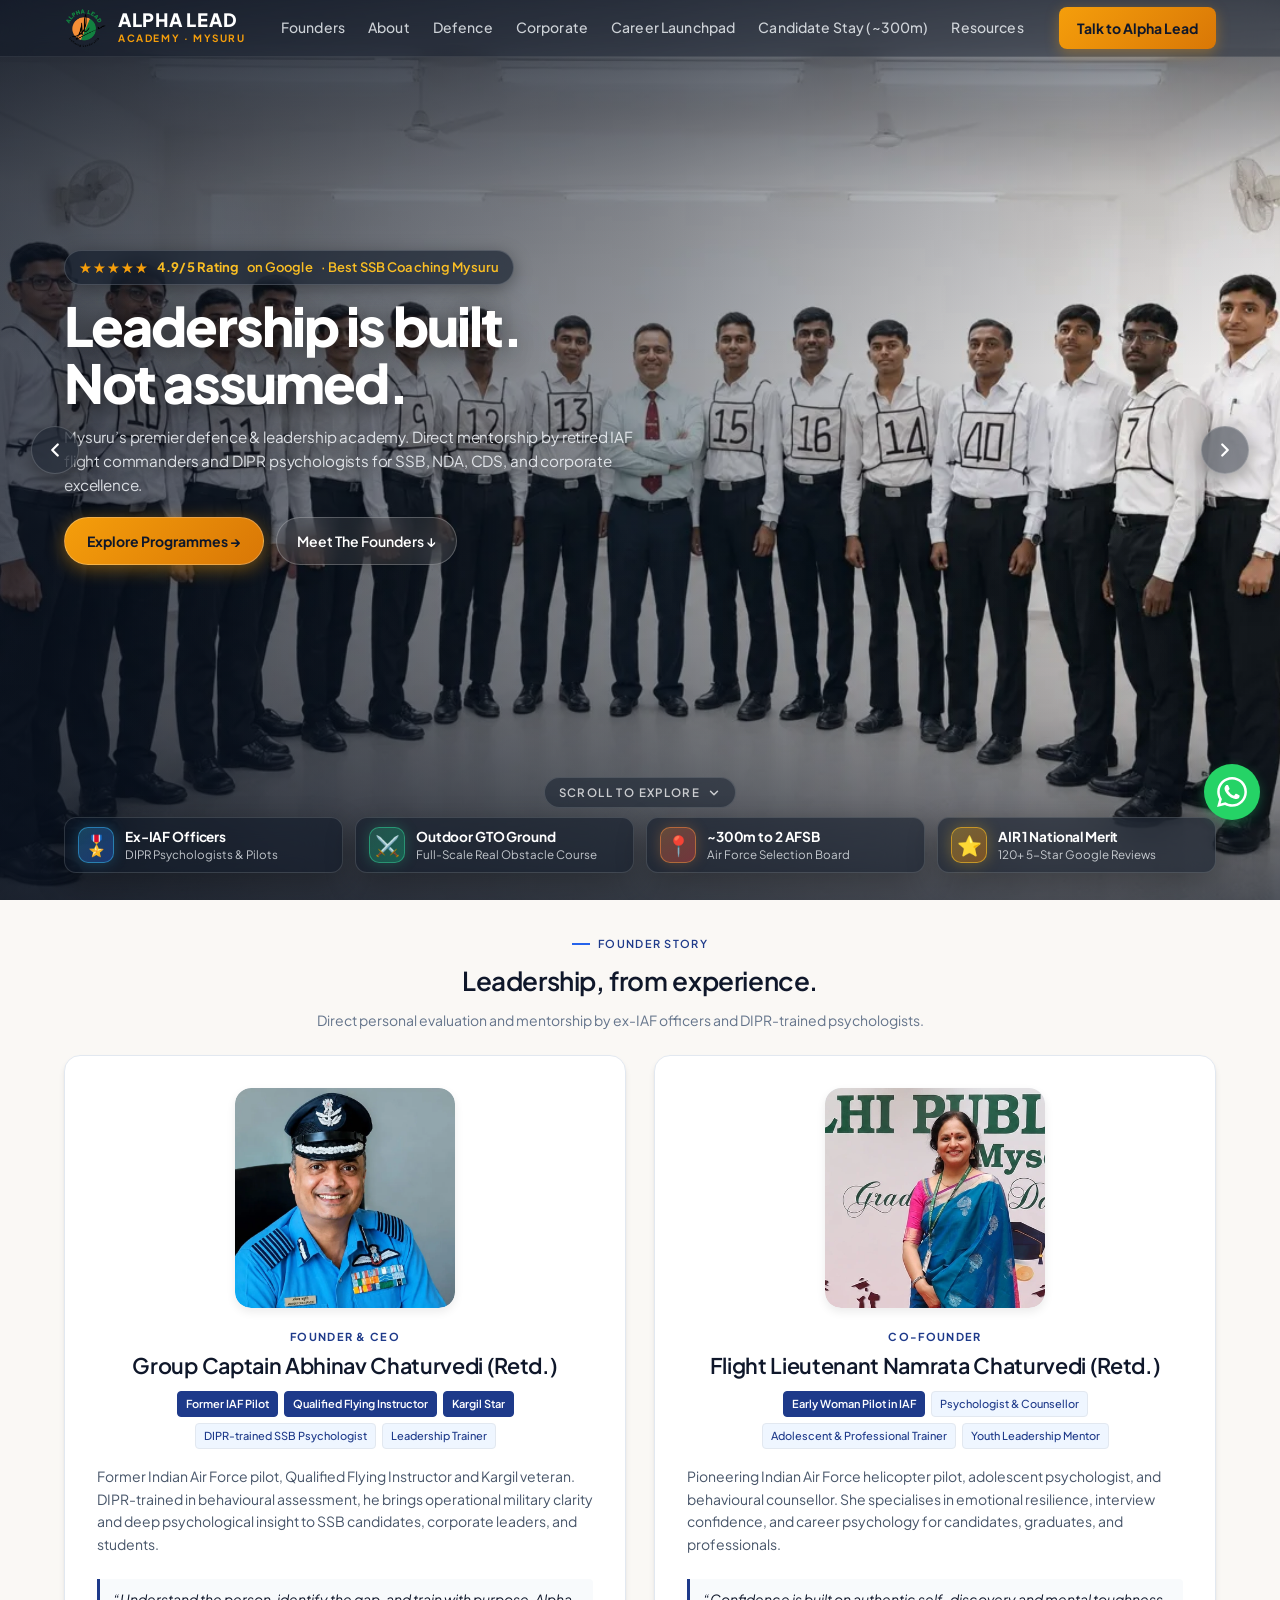
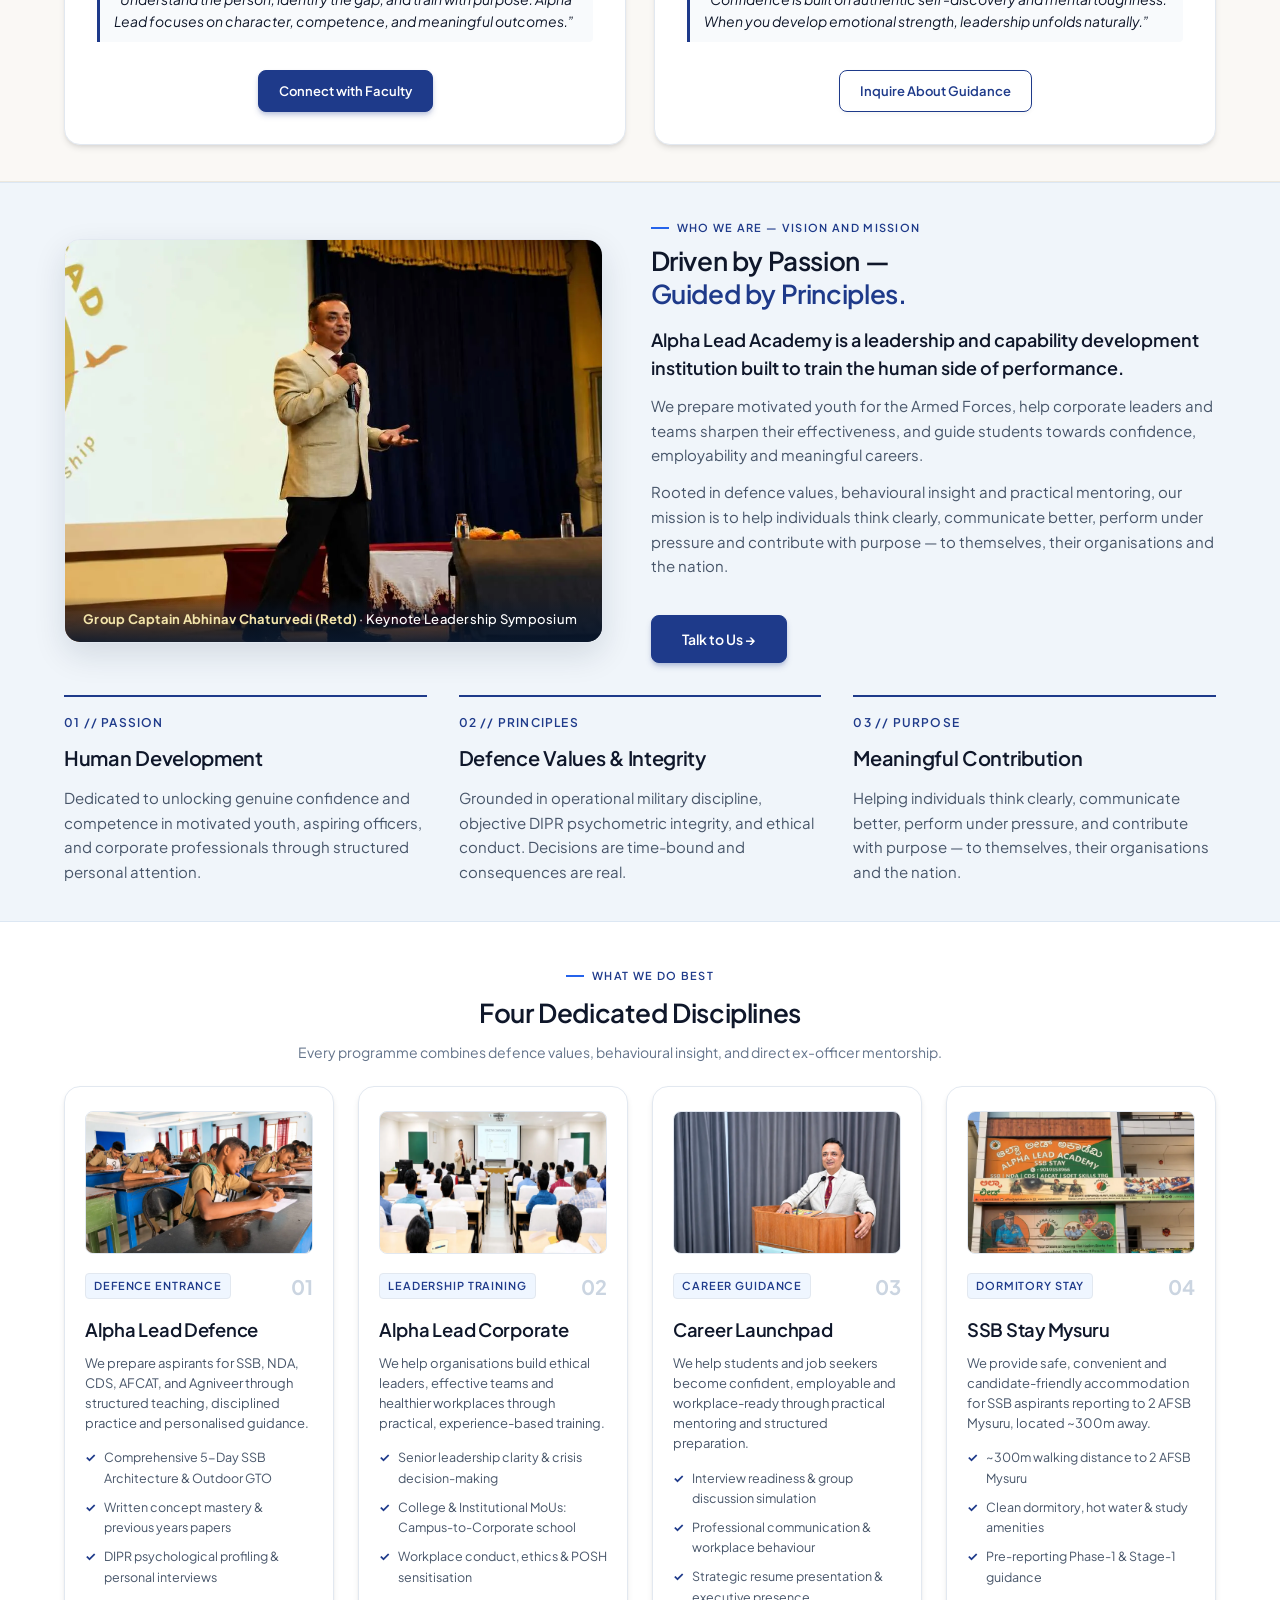
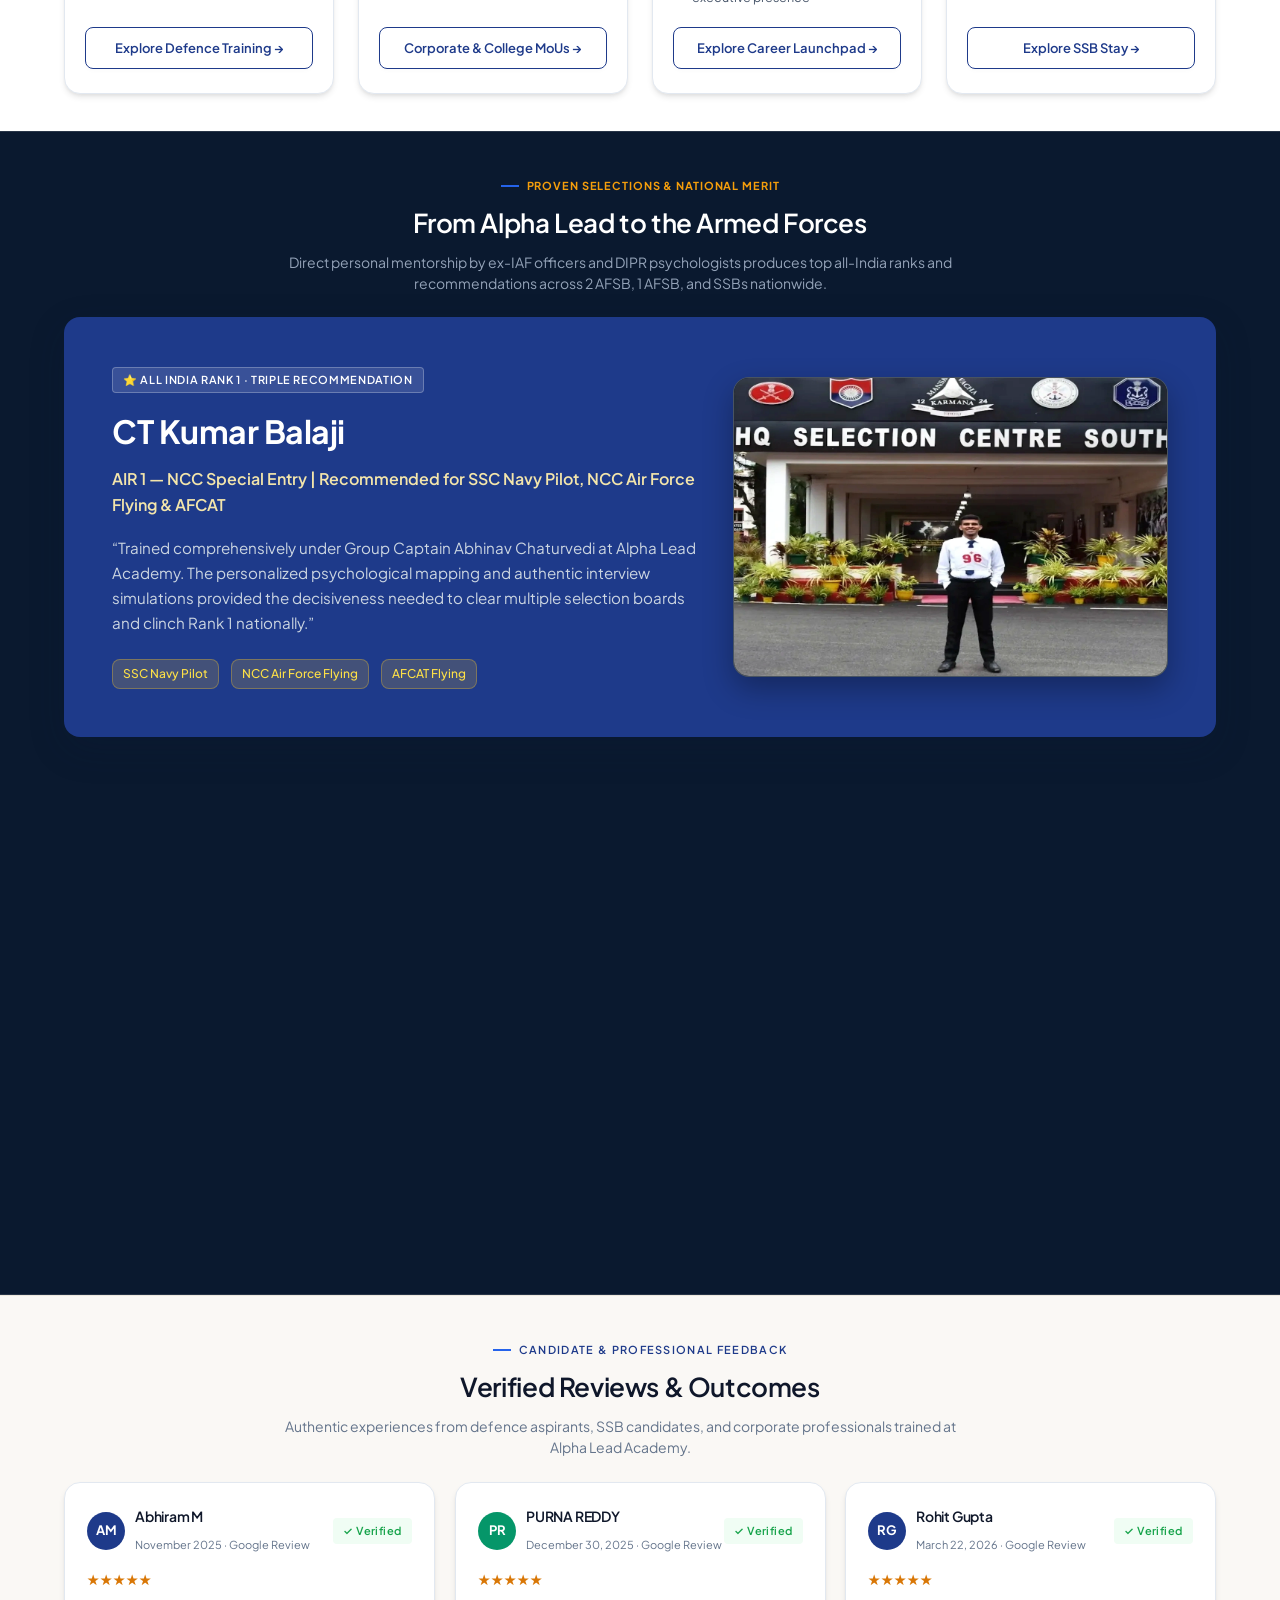
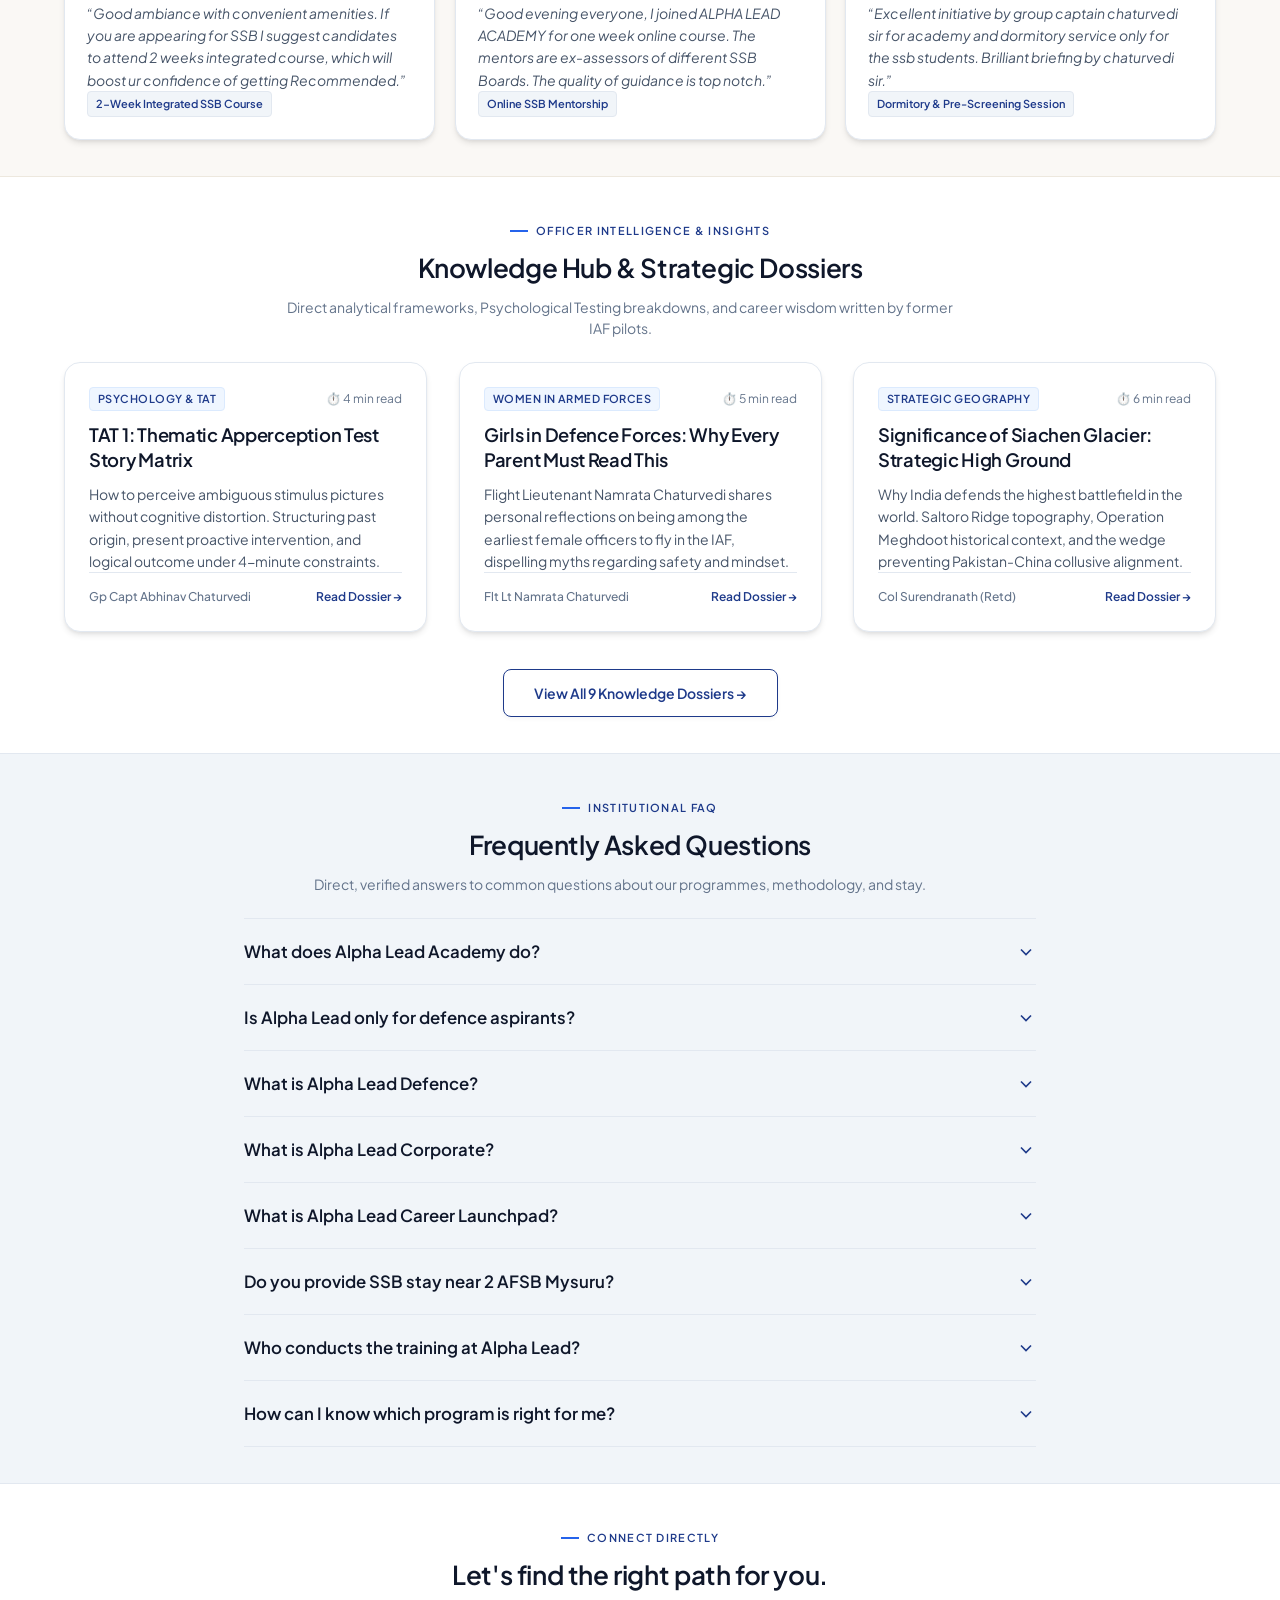
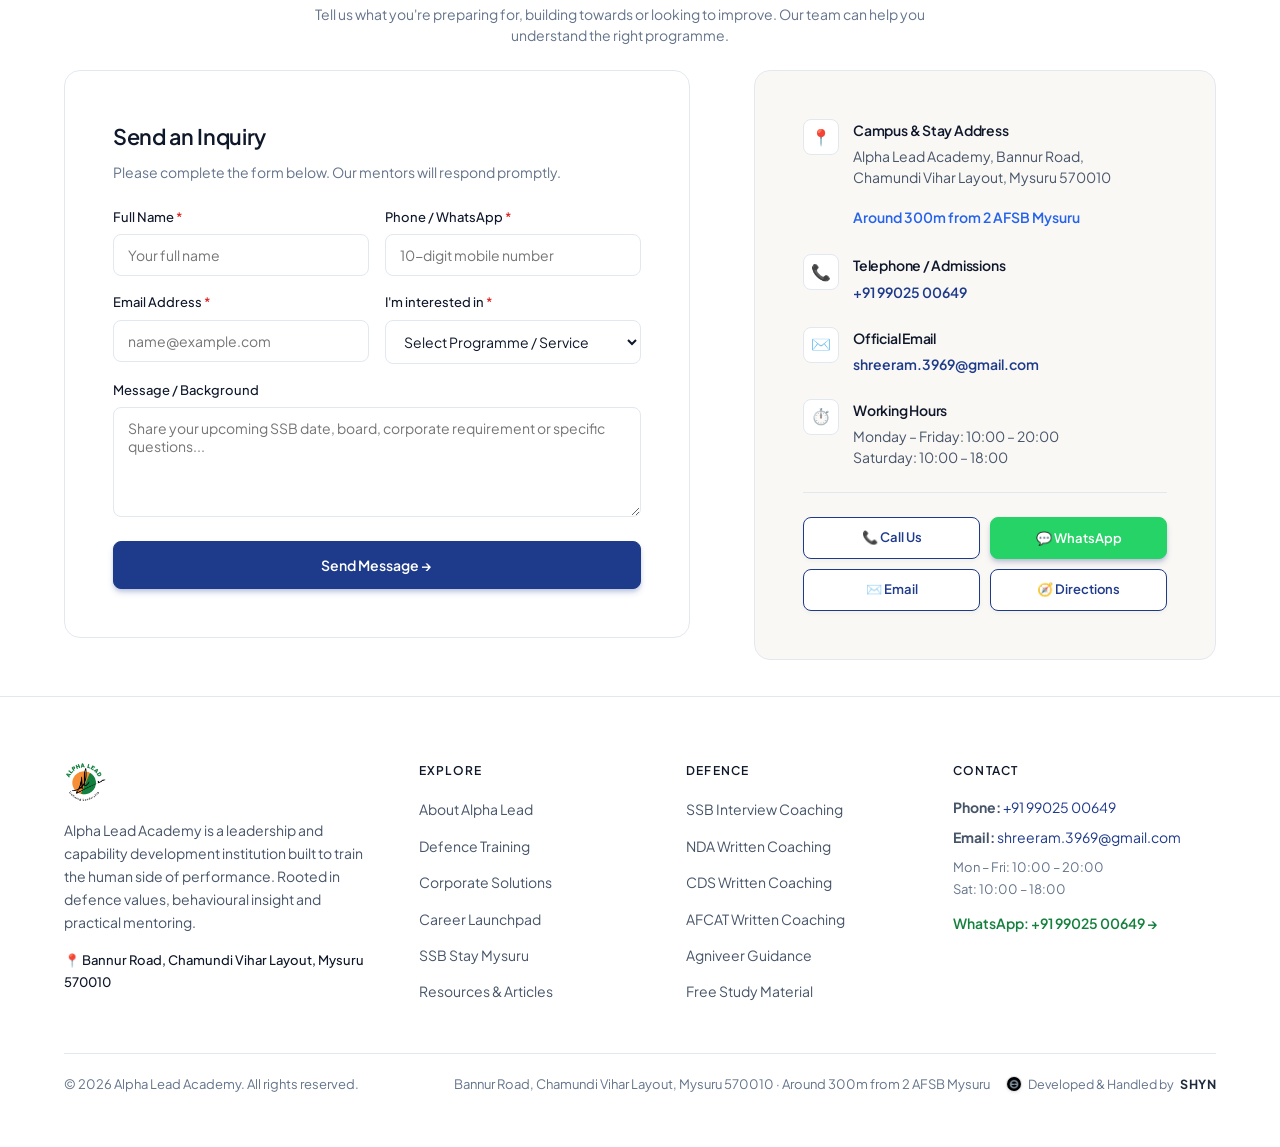
==== commit 5ff9b8c9: "fix(hero): make rating badge responsive on mobile to prevent text overflow" ====
--- a/index.html
+++ b/index.html
@@ -36,7 +36,7 @@
   <link rel="icon" href="assets/images/live/logo.png" type="image/png">
 
   <!-- Stylesheets -->
-  <link rel="stylesheet" href="css/main.css?v=2.2">
+  <link rel="stylesheet" href="css/main.css?v=2.4">
 
   <!-- Structured Schema Data -->
   <script type="application/ld+json">
@@ -296,7 +296,7 @@
           <div class="hero-eyebrow">
             <span class="hero-rating-badge">
               <span class="star-rating">★★★★★</span>
-              <strong>4.9/5 Rating</strong> on Google · Best SSB Coaching Mysuru
+              <strong>4.9/5 Rating</strong><span class="badge-source"> on Google</span> · Best SSB Coaching Mysuru
             </span>
           </div>
 
@@ -1126,16 +1126,16 @@
             <h3 style="font-size: 1.35rem; margin-bottom: 6px;">Send an Inquiry</h3>
             <p class="text-small text-muted" style="margin-bottom: 24px;">Please complete the form below. Our mentors will respond promptly.</p>
             
-            <form id="contactForm" novalidate>
+            <form id="contactForm" data-form-category="general" novalidate>
               <div class="form-row">
                 <div class="form-group">
                   <label for="contact-name" class="form-label">Full Name <span style="color:var(--color-error);">*</span></label>
-                  <input type="text" id="contact-name" class="form-control" placeholder="Your full name" required>
+                  <input type="text" id="contact-name" name="fullName" class="form-control" placeholder="Your full name" required>
                   <div class="form-error-msg">Please enter your name</div>
                 </div>
                 <div class="form-group">
                   <label for="contact-phone" class="form-label">Phone / WhatsApp <span style="color:var(--color-error);">*</span></label>
-                  <input type="tel" id="contact-phone" class="form-control" placeholder="10-digit mobile number" required>
+                  <input type="tel" id="contact-phone" name="phone" class="form-control" placeholder="10-digit mobile number" required>
                   <div class="form-error-msg">Please enter a valid 10-digit number</div>
                 </div>
               </div>
@@ -1143,22 +1143,22 @@
               <div class="form-row">
                 <div class="form-group">
                   <label for="contact-email" class="form-label">Email Address <span style="color:var(--color-error);">*</span></label>
-                  <input type="email" id="contact-email" class="form-control" placeholder="name@example.com" required>
+                  <input type="email" id="contact-email" name="email" class="form-control" placeholder="name@example.com" required>
                   <div class="form-error-msg">Please enter a valid email</div>
                 </div>
                 <div class="form-group">
                   <label for="contact-vertical" class="form-label">I'm interested in <span style="color:var(--color-error);">*</span></label>
-                  <select id="contact-vertical" class="form-control" required>
+                  <select id="contact-vertical" name="programme" class="form-control" required>
                     <option value="">Select Programme / Service</option>
-                    <option value="ssb">SSB Interview Coaching</option>
-                    <option value="nda">NDA Written Coaching</option>
-                    <option value="cds">CDS Written Coaching</option>
-                    <option value="afcat">AFCAT Written Coaching</option>
-                    <option value="agniveer">Agniveer Guidance</option>
-                    <option value="corporate">Corporate Leadership Training</option>
-                    <option value="career">Career Launchpad (Employability)</option>
-                    <option value="stay">SSB Stay Mysuru (Near 2 AFSB)</option>
-                    <option value="other">Other Inquiry</option>
+                    <option value="SSB Interview Coaching">SSB Interview Coaching</option>
+                    <option value="NDA Written Coaching">NDA Written Coaching</option>
+                    <option value="CDS Written Coaching">CDS Written Coaching</option>
+                    <option value="AFCAT Written Coaching">AFCAT Written Coaching</option>
+                    <option value="Agniveer Guidance">Agniveer Guidance</option>
+                    <option value="Corporate Leadership Training">Corporate Leadership Training</option>
+                    <option value="Career Launchpad (Employability)">Career Launchpad (Employability)</option>
+                    <option value="SSB Stay Mysuru (Near 2 AFSB)">SSB Stay Mysuru (Near 2 AFSB)</option>
+                    <option value="Other Inquiry">Other Inquiry</option>
                   </select>
                   <div class="form-error-msg">Please select your area of interest</div>
                 </div>
@@ -1166,7 +1166,7 @@
 
               <div class="form-group">
                 <label for="contact-message" class="form-label">Message / Background</label>
-                <textarea id="contact-message" class="form-control" placeholder="Share your upcoming SSB date, board, corporate requirement or specific questions..."></textarea>
+                <textarea id="contact-message" name="message" class="form-control" placeholder="Share your upcoming SSB date, board, corporate requirement or specific questions..."></textarea>
               </div>
 
               <button type="submit" class="btn btn-primary btn-block">
@@ -1249,28 +1249,28 @@
       <h3 id="modal-head" style="font-size: 1.45rem; margin-bottom: 8px;">Talk to Alpha Lead</h3>
       <p class="text-small text-muted" style="margin-bottom: 24px;">Leave your contact details and our team will get in touch directly.</p>
 
-      <form id="callbackModalForm" novalidate>
+      <form id="callbackModalForm" data-form-category="callback" novalidate>
         <div class="form-group">
-          <label class="form-label">Full Name <span style="color:var(--color-error);">*</span></label>
-          <input type="text" class="form-control" placeholder="Your full name" required>
+          <label for="modal-name" class="form-label">Full Name <span style="color:var(--color-error);">*</span></label>
+          <input type="text" id="modal-name" name="fullName" class="form-control" placeholder="Your full name" required>
           <div class="form-error-msg">Please enter your name</div>
         </div>
 
         <div class="form-group">
-          <label class="form-label">Mobile Number / WhatsApp <span style="color:var(--color-error);">*</span></label>
-          <input type="tel" class="form-control" placeholder="10-digit mobile number" required>
+          <label for="modal-phone" class="form-label">Mobile Number / WhatsApp <span style="color:var(--color-error);">*</span></label>
+          <input type="tel" id="modal-phone" name="phone" class="form-control" placeholder="10-digit mobile number" required>
           <div class="form-error-msg">Please enter your mobile number</div>
         </div>
 
         <div class="form-group">
-          <label class="form-label">Area of Interest <span style="color:var(--color-error);">*</span></label>
-          <select class="form-control" required>
+          <label for="modal-vertical" class="form-label">Area of Interest <span style="color:var(--color-error);">*</span></label>
+          <select id="modal-vertical" name="interest" class="form-control" required>
             <option value="">Select Programme</option>
-            <option value="defence">Defence Training (SSB, NDA, CDS, AFCAT)</option>
-            <option value="corporate">Corporate Solutions & Leadership</option>
-            <option value="career">Career Launchpad (Campus to Corporate)</option>
-            <option value="stay">SSB Dormitory Stay (2 AFSB Mysuru)</option>
-            <option value="institutional">College / Institutional Partnership (MoU)</option>
+            <option value="Defence Training (SSB, NDA, CDS, AFCAT)">Defence Training (SSB, NDA, CDS, AFCAT)</option>
+            <option value="Corporate Solutions & Leadership">Corporate Solutions & Leadership</option>
+            <option value="Career Launchpad (Campus to Corporate)">Career Launchpad (Campus to Corporate)</option>
+            <option value="SSB Dormitory Stay (2 AFSB Mysuru)">SSB Dormitory Stay (2 AFSB Mysuru)</option>
+            <option value="College / Institutional Partnership (MoU)">College / Institutional Partnership (MoU)</option>
           </select>
           <div class="form-error-msg">Please select an option</div>
         </div>
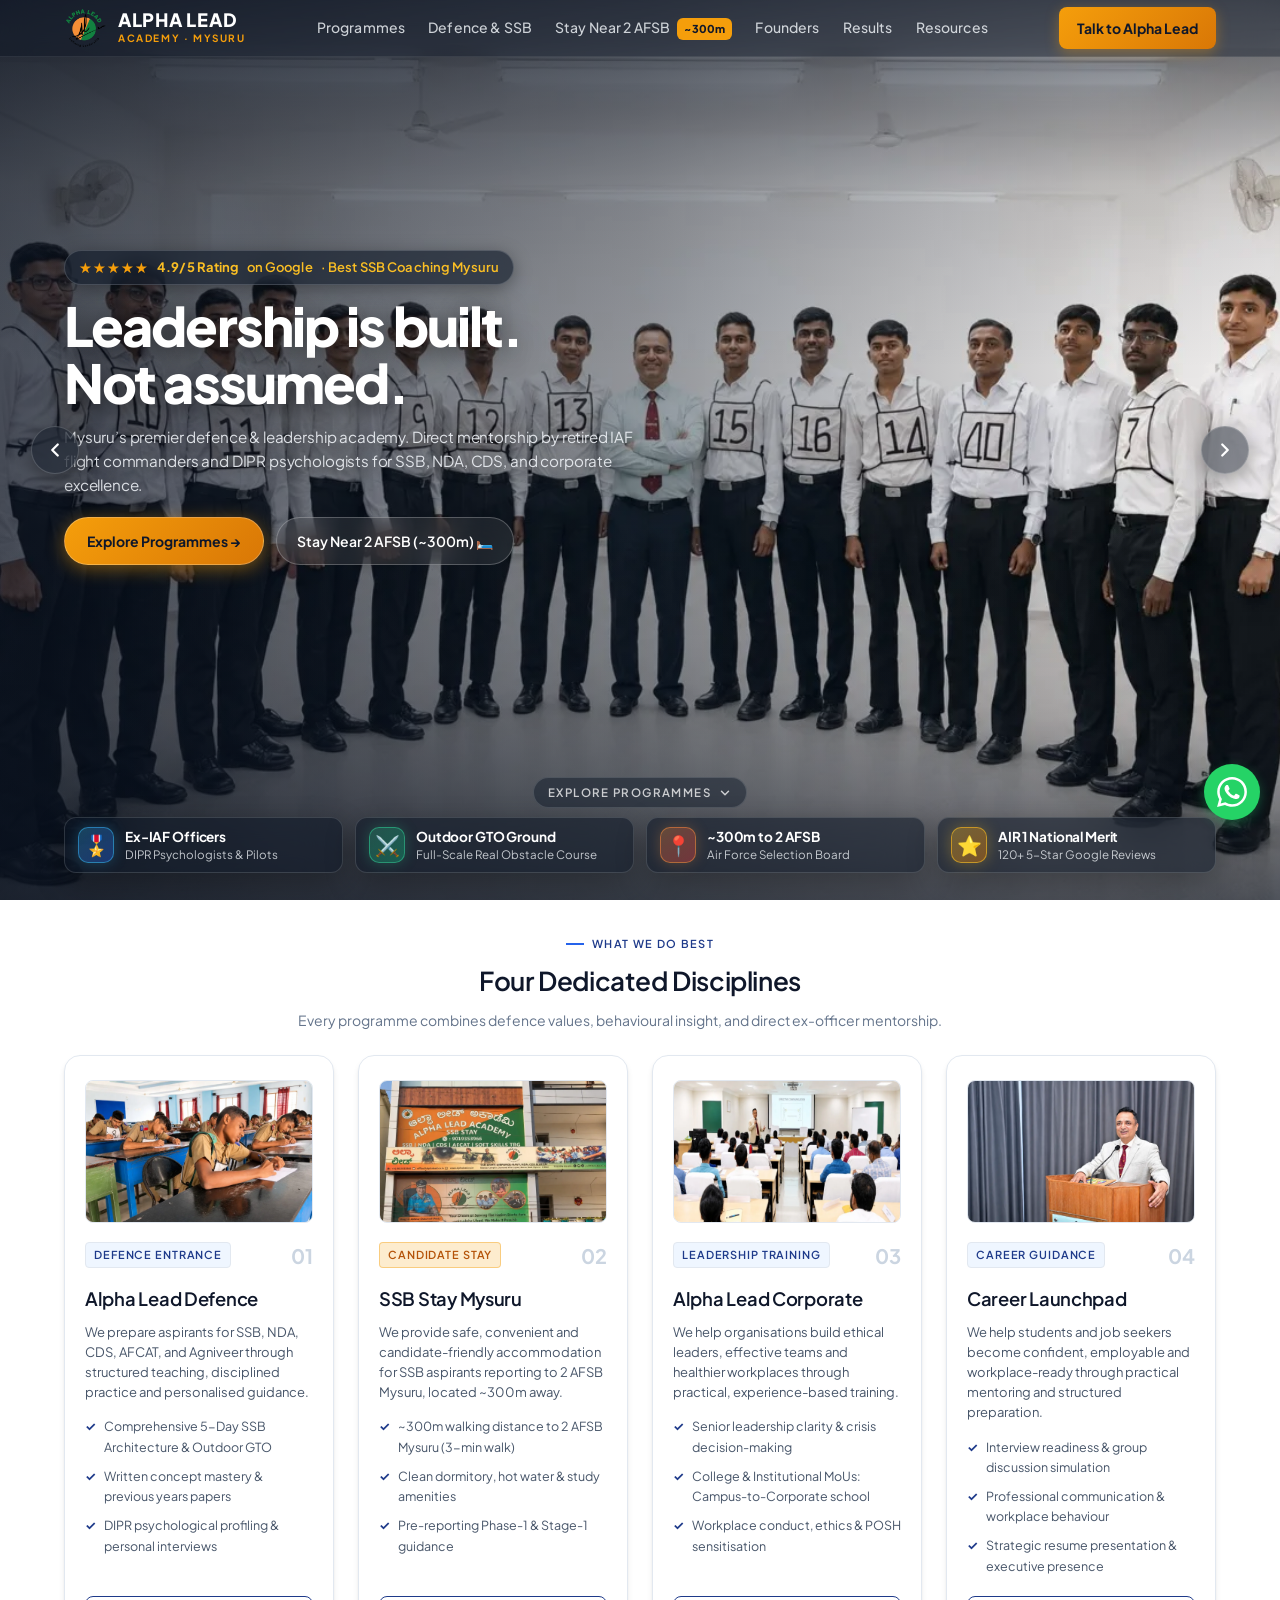
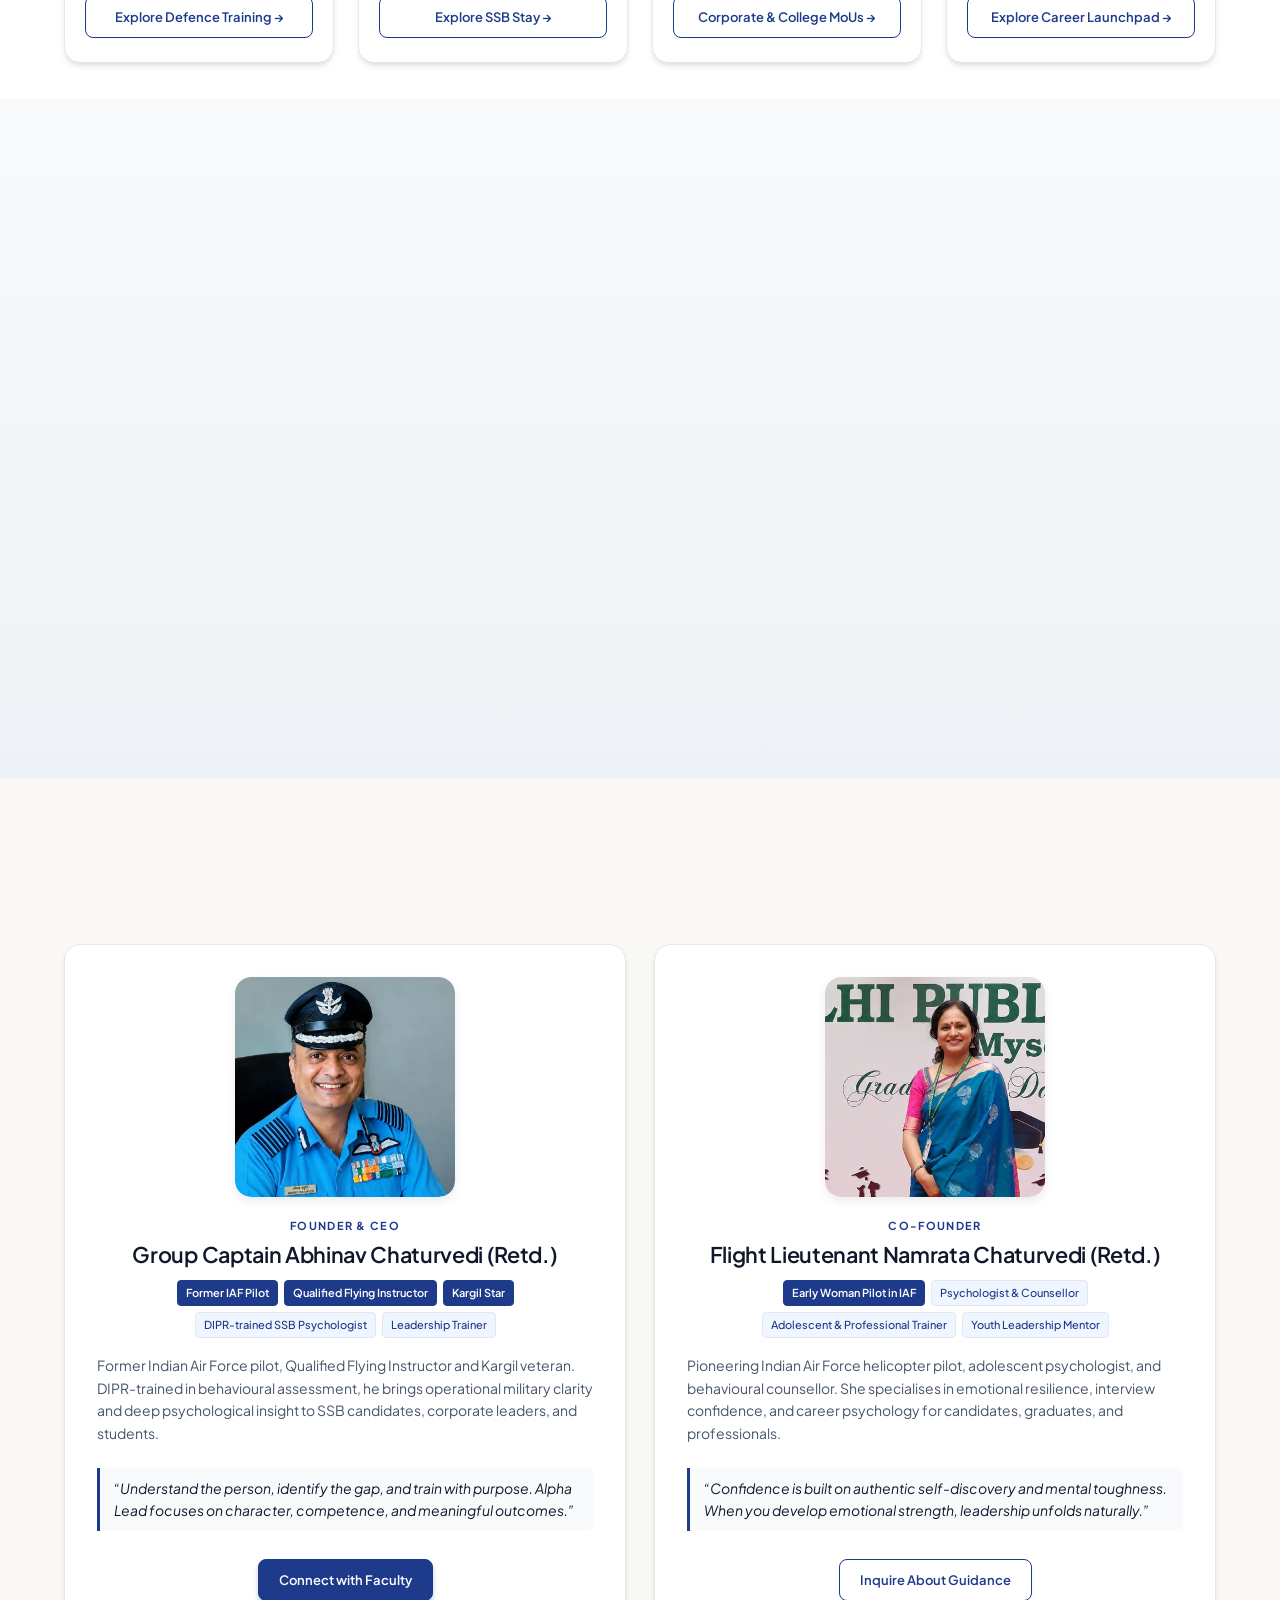
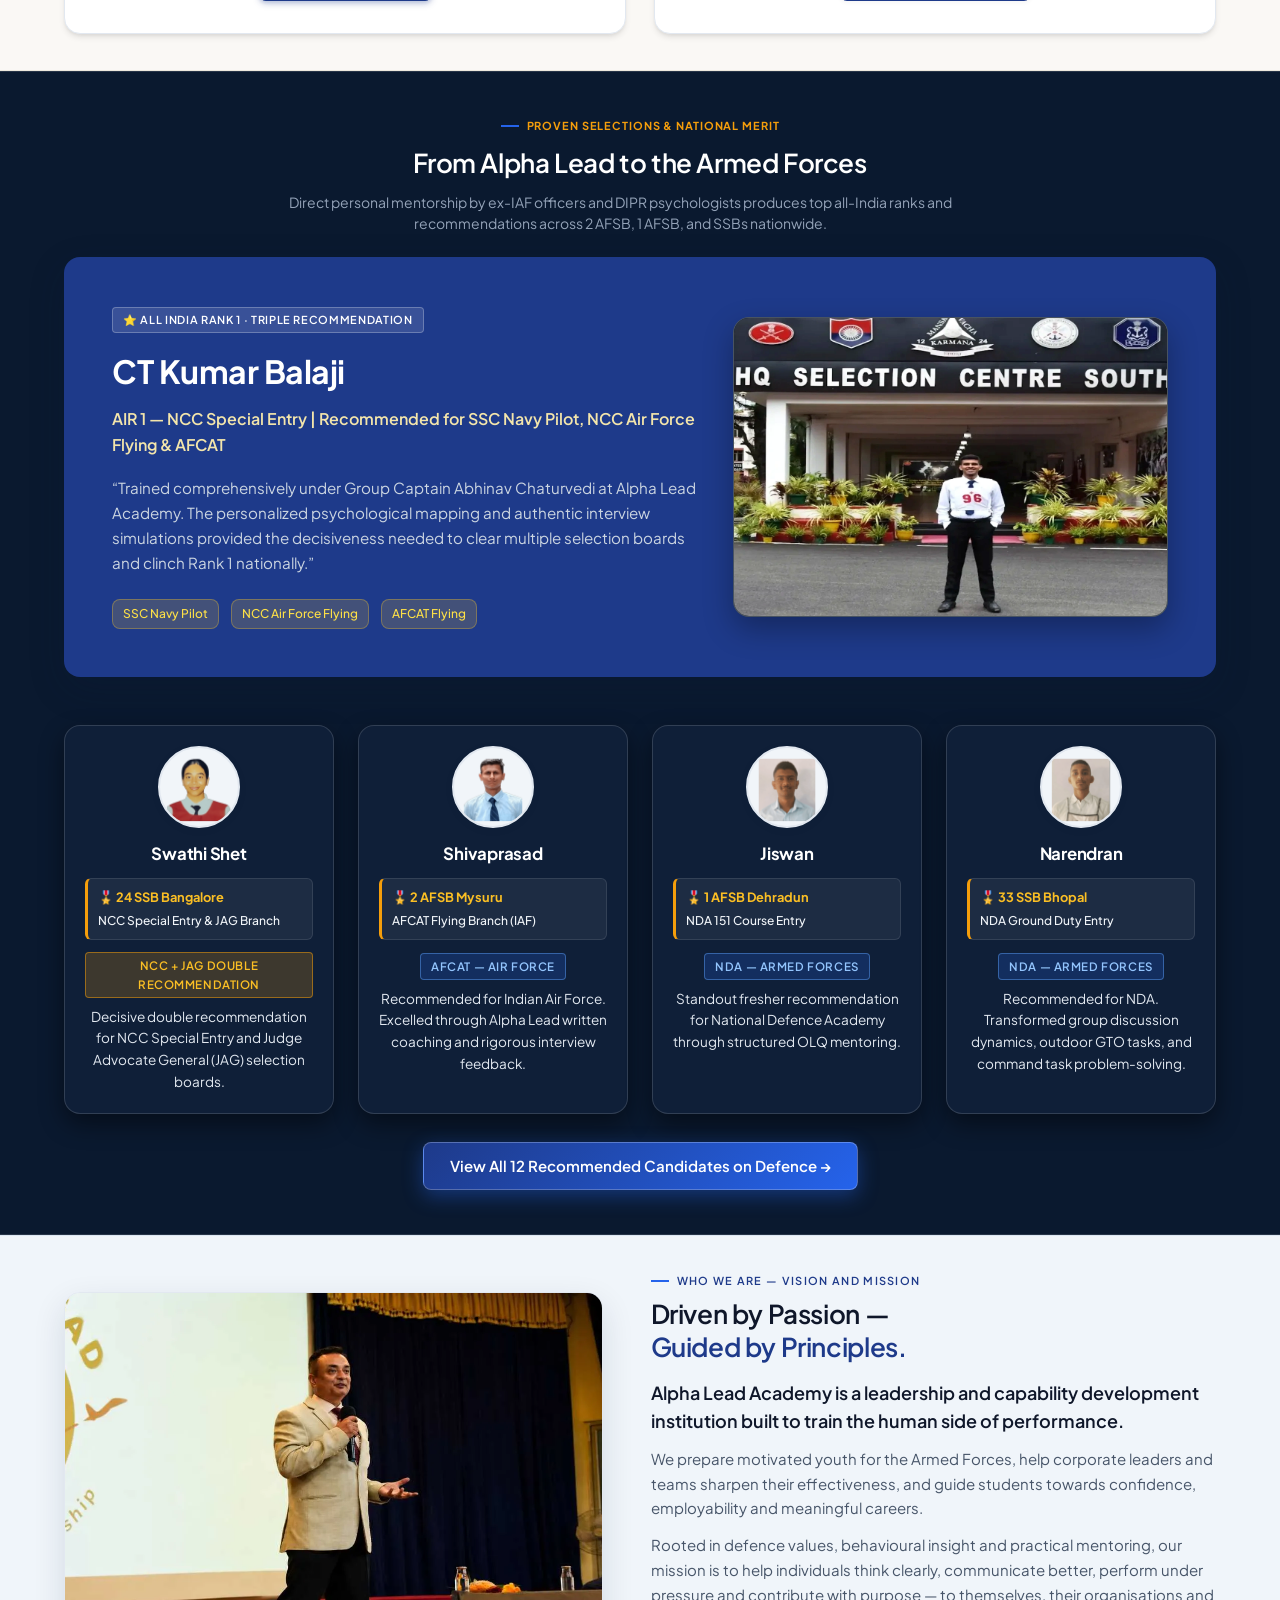
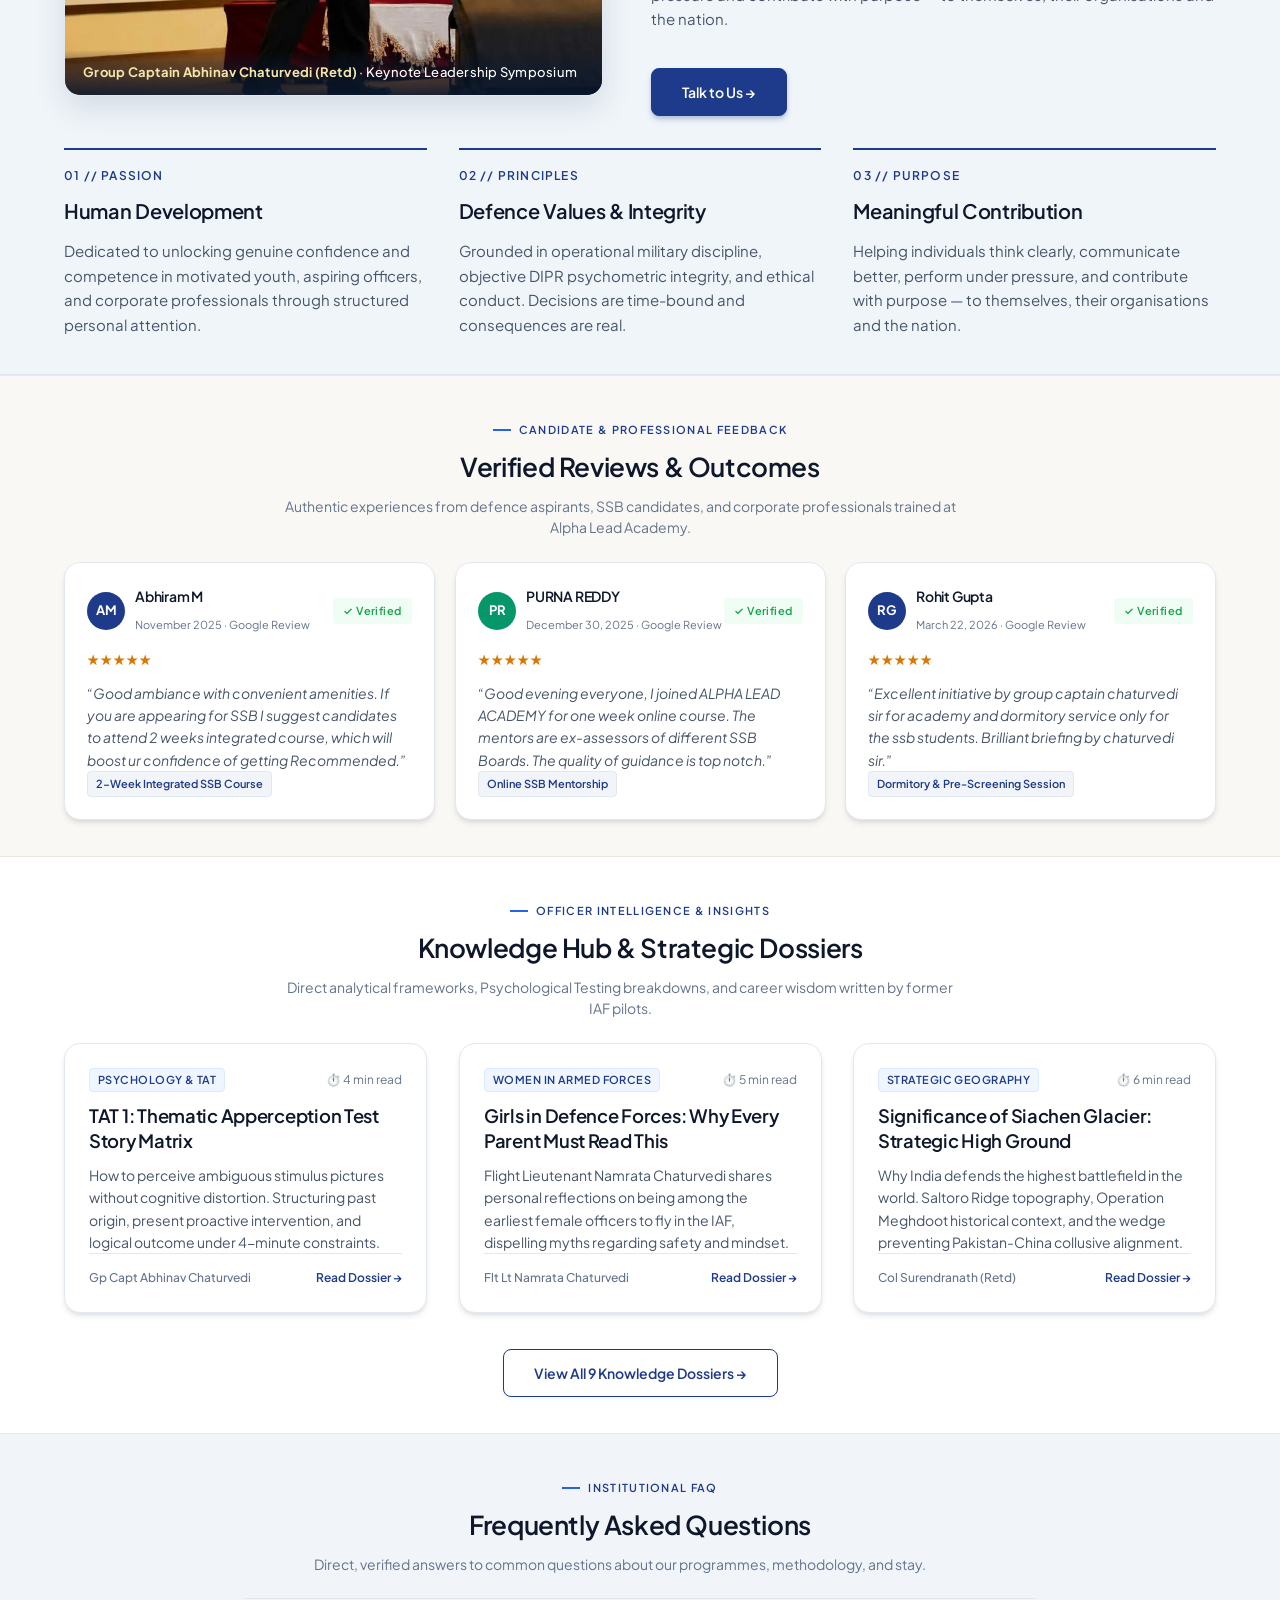
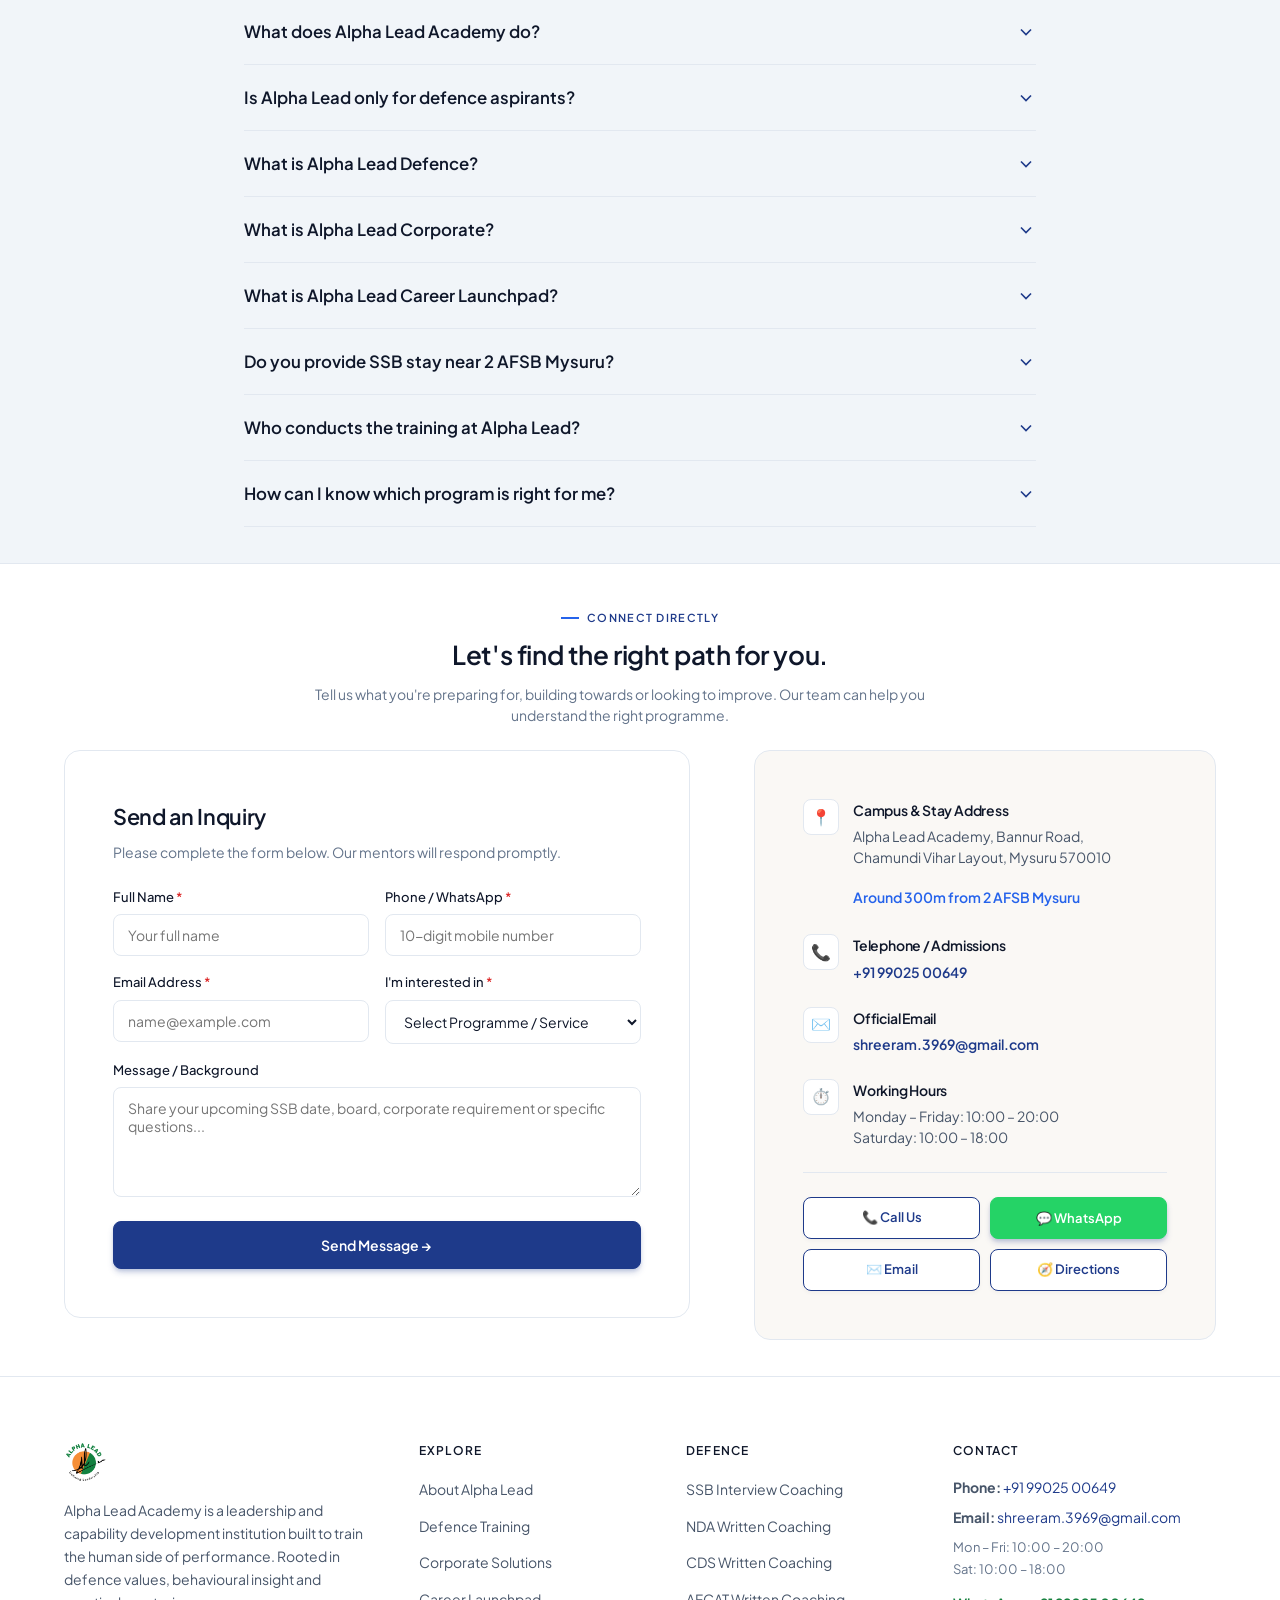
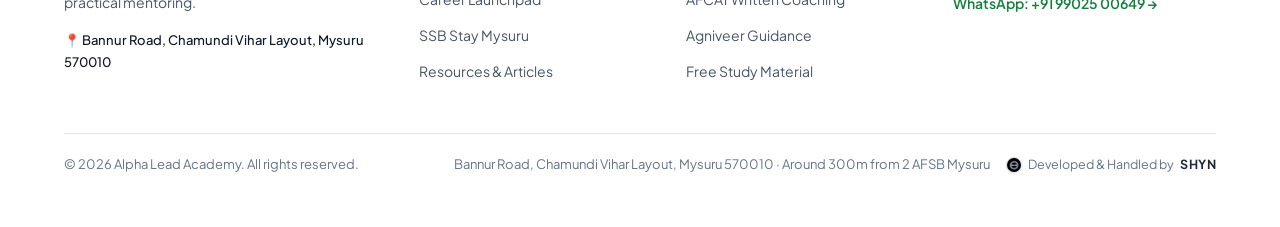
==== commit 95734e8a: "feat(ux): reorder homepage flow for 0-scroll clarity and spotlight 2 AFSB stay USP with enhanced SEO" ====
--- a/index.html
+++ b/index.html
@@ -3,9 +3,9 @@
 <head>
   <meta charset="UTF-8">
   <meta name="viewport" content="width=device-width, initial-scale=1.0">
-  <title>Best SSB Coaching in Mysuru, Defence Academy & Stay Near 2 AFSB (~300m) | Alpha Lead</title>
-  <meta name="description" content="Alpha Lead Academy is the best SSB coaching & defence academy in Mysuru, founded by ex-IAF pilot Gp Capt Abhinav Chaturvedi (Retd). Mentorship for SSB, NDA, CDS, AFCAT, Corporate Leadership Training & candidate stay ~300m to 2 AFSB Mysuru.">
-  <meta name="keywords" content="best SSB coaching in Mysuru, best defence academy in Karnataka, best stay near 2 AFSB Mysuru, stay near 2 Air Force Selection Board, best NDA coaching in Mysuru, best CDS coaching in Mysuru, best AFCAT coaching Karnataka, best corporate leadership training Mysuru, best executive leadership workshops, candidate stay 300m to 2 AFSB, Alpha Lead Academy Mysuru, Air Force Selection Centre South stay, SSB interview preparation Mysore">
+  <title>Best SSB Coaching in Mysuru & Stay Near 2 AFSB (~300m) | Alpha Lead Academy</title>
+  <meta name="description" content="Alpha Lead Academy is the best SSB coaching & defence academy in Mysuru, mentored by ex-IAF pilot Gp Capt Abhinav Chaturvedi (Retd). Mentorship for SSB, NDA, CDS, AFCAT, Corporate Leadership & candidate stay ~300m to 2 AFSB Mysuru.">
+  <meta name="keywords" content="best SSB coaching in Mysuru, best defence academy in Karnataka, best stay near 2 AFSB Mysuru, stay near 2 Air Force Selection Board, candidate stay 300m to 2 AFSB, best NDA coaching in Mysuru, best CDS coaching in Mysuru, best AFCAT coaching Karnataka, Selection Centre South stay, SSB interview preparation Mysore, Alpha Lead Academy Mysuru, dormitory near 2 AFSB">
   <meta name="author" content="Alpha Lead Academy">
   <link rel="canonical" href="https://alphalead.co.in/">
   <meta name="robots" content="index, follow, max-snippet:-1, max-image-preview:large, max-video-preview:-1">
@@ -22,21 +22,21 @@
 
   <!-- Open Graph / Meta -->
   <meta property="og:type" content="website">
-  <meta property="og:title" content="Best SSB Coaching in Mysuru, Defence Academy & Stay Near 2 AFSB | Alpha Lead">
+  <meta property="og:title" content="Best SSB Coaching in Mysuru & Stay Near 2 AFSB | Alpha Lead Academy">
   <meta property="og:description" content="India's premier defence SSB coaching, candidate stay ~300m to 2 AFSB Mysuru, and corporate leadership development by ex-IAF commanders. 4.9/5 Rating.">
   <meta property="og:image" content="https://alphalead.co.in/assets/images/live/vision-mission.webp">
   <meta property="og:url" content="https://alphalead.co.in/">
 
   <!-- Twitter Card -->
   <meta name="twitter:card" content="summary_large_image">
-  <meta name="twitter:title" content="Best SSB Coaching & Defence Academy Mysuru | Alpha Lead">
+  <meta name="twitter:title" content="Best SSB Coaching in Mysuru & Stay Near 2 AFSB | Alpha Lead Academy">
   <meta name="twitter:description" content="Top-rated SSB coaching, NDA/CDS/AFCAT written training, corporate workshops & stay ~300m to 2 AFSB Mysuru.">
   <meta name="twitter:image" content="https://alphalead.co.in/assets/images/live/vision-mission.webp">
 
   <link rel="icon" href="assets/images/live/logo.png" type="image/png">
 
   <!-- Stylesheets -->
-  <link rel="stylesheet" href="css/main.css?v=2.4">
+  <link rel="stylesheet" href="css/main.css?v=2.5">
 
   <!-- Structured Schema Data -->
   <script type="application/ld+json">
@@ -44,7 +44,7 @@
     "@context": "https://schema.org",
     "@graph": [
       {
-        "@type": ["EducationalOrganization", "LocalBusiness"],
+        "@type": ["EducationalOrganization", "LocalBusiness", "LodgingBusiness"],
         "@id": "https://alphalead.co.in/#academy",
         "name": "Alpha Lead Academy",
         "alternateName": "Alpha Lead Defence & Leadership Academy",
@@ -52,6 +52,7 @@
         "url": "https://alphalead.co.in",
         "telephone": "+919902500649",
         "email": "shreeram.3969@gmail.com",
+        "priceRange": "₹500 - ₹25,000",
         "hasMap": "https://maps.google.com/?q=Alpha+Lead+Academy+Mysuru",
         "aggregateRating": {
           "@type": "AggregateRating",
@@ -181,12 +182,11 @@
 
       <!-- Desktop Navigation -->
       <nav class="nav-menu" aria-label="Primary Navigation">
+        <a href="#disciplines" class="nav-link">Programmes</a>
+        <a href="defence.html" class="nav-link">Defence &amp; SSB</a>
+        <a href="ssb-stay.html" class="nav-link nav-stay-highlight">Stay Near 2 AFSB <span class="nav-pill-tag">~300m</span></a>
         <a href="#founders" class="nav-link">Founders</a>
-        <a href="#about" class="nav-link">About</a>
-        <a href="defence.html" class="nav-link">Defence</a>
-        <a href="corporate.html" class="nav-link">Corporate</a>
-        <a href="career.html" class="nav-link">Career Launchpad</a>
-        <a href="ssb-stay.html" class="nav-link">Candidate Stay (~300m)</a>
+        <a href="#results" class="nav-link">Results</a>
         <a href="blog.html" class="nav-link">Resources</a>
       </nav>
 
@@ -207,18 +207,17 @@
   <!-- Clean Mobile Navigation Drawer -->
   <div class="mobile-drawer" role="dialog" aria-modal="true" aria-label="Mobile Navigation">
     <a href="index.html" class="nav-link active">Home</a>
-    <a href="#founders" class="nav-link">Founders & Leadership</a>
-    <a href="#about" class="nav-link">About Alpha Lead</a>
-    <a href="#disciplines" class="nav-link">What We Do Best</a>
+    <a href="#disciplines" class="nav-link">What We Do (4 Disciplines)</a>
+    <a href="defence.html" class="nav-link">Alpha Lead Defence &amp; SSB</a>
+    <a href="ssb-stay.html" class="nav-link" style="color: #F59E0B; font-weight: 700;">Candidate Stay Near 2 AFSB (~300m) 🛏️</a>
+    <a href="#founders" class="nav-link">Founders &amp; Leadership</a>
     <a href="#results" class="nav-link">AIR 1 &amp; Recommendations</a>
-    <a href="defence.html" class="nav-link">Alpha Lead Defence</a>
     <a href="corporate.html" class="nav-link">Alpha Lead Corporate</a>
     <a href="career.html" class="nav-link">Career Launchpad</a>
-    <a href="ssb-stay.html" class="nav-link">Candidate Stay (~300m to 2 AFSB)</a>
-    <a href="blog.html" class="nav-link">Resources & Articles</a>
+    <a href="blog.html" class="nav-link">Resources &amp; Articles</a>
     <a href="#reviews" class="nav-link">Reviews</a>
     <a href="#faqs" class="nav-link">Frequently Asked Questions</a>
-    <a href="#contact" class="nav-link">Contact & Location</a>
+    <a href="#contact" class="nav-link">Contact &amp; Location</a>
     <div style="margin-top: 20px;">
       <button type="button" class="btn btn-primary btn-block" data-modal-open="callbackModal">
         Talk to Alpha Lead
@@ -313,8 +312,8 @@
             <a href="#disciplines" class="btn btn-primary hero-main-cta" style="background: linear-gradient(135deg, #F59E0B 0%, #D97706 100%) !important; color: #0F172A !important; border: 1px solid rgba(255, 255, 255, 0.25) !important; box-shadow: 0 4px 18px rgba(245, 158, 11, 0.45) !important;">
               Explore Programmes &rarr;
             </a>
-            <a href="#founders" class="btn hero-secondary-cta">
-              Meet The Founders &darr;
+            <a href="ssb-stay.html" class="btn hero-secondary-cta" title="Candidate Stay Near 2 AFSB Mysuru (~300m)">
+              Stay Near 2 AFSB (~300m) 🛏️
             </a>
           </div>
 
@@ -335,8 +334,8 @@
       </button>
 
       <!-- Floating Scroll Cue -->
-      <a href="#founders" class="hero-scroll-cue" aria-label="Scroll to explore founders and disciplines">
-        <span>Scroll to explore</span>
+      <a href="#disciplines" class="hero-scroll-cue" aria-label="Scroll to explore programmes">
+        <span>Explore Programmes</span>
         <svg width="14" height="14" viewBox="0 0 24 24" fill="none" stroke="currentColor" stroke-width="2.5" stroke-linecap="round" stroke-linejoin="round">
           <polyline points="6 9 12 15 18 9"></polyline>
         </svg>
@@ -385,172 +384,7 @@
 
     </section>
 
-    <!-- 02. Founders & Leadership Section (Leadership, from experience) -->
-    <section id="founders" class="section section-warm" aria-labelledby="founder-title">
-      <div class="container">
-        
-        <div class="section-header text-center reveal-on-scroll">
-          <span class="eyebrow">FOUNDER STORY</span>
-          <h2 id="founder-title" class="section-title">Leadership, from experience.</h2>
-          <p class="section-subtitle">
-            Direct personal evaluation and mentorship by ex-IAF officers and DIPR-trained psychologists.
-          </p>
-        </div>
-
-        <div class="founders-dual-grid">
-          
-          <!-- Founder: Group Captain Abhinav Chaturvedi -->
-          <article class="founder-card reveal-on-scroll">
-            <div class="founder-card-portrait">
-              <img 
-                src="assets/images/live/founder-abhinav-portrait.webp" 
-                alt="Group Captain Abhinav Chaturvedi (Retd), Founder & CEO" 
-                class="founder-img"
-                width="400" 
-                height="320"
-                loading="lazy"
-              >
-            </div>
-            <div class="founder-card-content">
-              <div class="founder-eyebrow">FOUNDER & CEO</div>
-              <h3 class="founder-name">Group Captain Abhinav Chaturvedi (Retd.)</h3>
-              <div class="founder-creds">
-                <span class="founder-cred-badge distinction">Former IAF Pilot</span>
-                <span class="founder-cred-badge distinction">Qualified Flying Instructor</span>
-                <span class="founder-cred-badge distinction">Kargil Star</span>
-                <span class="founder-cred-badge">DIPR-trained SSB Psychologist</span>
-                <span class="founder-cred-badge">Leadership Trainer</span>
-              </div>
-              <p class="founder-text">
-                Former Indian Air Force pilot, Qualified Flying Instructor and Kargil veteran. DIPR-trained in behavioural assessment, he brings operational military clarity and deep psychological insight to SSB candidates, corporate leaders, and students.
-              </p>
-              <blockquote class="founder-quote">
-                “Understand the person, identify the gap, and train with purpose. Alpha Lead focuses on character, competence, and meaningful outcomes.”
-              </blockquote>
-              <div style="margin-top: auto; padding-top: 12px;">
-                <button type="button" class="btn btn-primary btn-sm" data-modal-open="callbackModal">
-                  Connect with Faculty
-                </button>
-              </div>
-            </div>
-          </article>
-
-          <!-- Co-Founder: Flight Lieutenant Namrata Chaturvedi -->
-          <article class="founder-card reveal-on-scroll delay-1">
-            <div class="founder-card-portrait">
-              <img 
-                src="assets/images/live/founder-namrata-portrait.webp" 
-                alt="Flight Lieutenant Namrata Chaturvedi (Retd.), Co-Founder" 
-                class="founder-img" 
-                width="400" 
-                height="320" 
-                loading="lazy"
-              >
-            </div>
-            <div class="founder-card-content">
-              <div class="founder-eyebrow">CO-FOUNDER</div>
-              <h3 class="founder-name">Flight Lieutenant Namrata Chaturvedi (Retd.)</h3>
-              <div class="founder-creds">
-                <span class="founder-cred-badge distinction">Early Woman Pilot in IAF</span>
-                <span class="founder-cred-badge">Psychologist &amp; Counsellor</span>
-                <span class="founder-cred-badge">Adolescent &amp; Professional Trainer</span>
-                <span class="founder-cred-badge">Youth Leadership Mentor</span>
-              </div>
-              <p class="founder-text">
-                Pioneering Indian Air Force helicopter pilot, adolescent psychologist, and behavioural counsellor. She specialises in emotional resilience, interview confidence, and career psychology for candidates, graduates, and professionals.
-              </p>
-              <blockquote class="founder-quote">
-                “Confidence is built on authentic self-discovery and mental toughness. When you develop emotional strength, leadership unfolds naturally.”
-              </blockquote>
-              <div style="margin-top: auto; padding-top: 12px;">
-                <a href="#contact" class="btn btn-secondary btn-sm">
-                  Inquire About Guidance
-                </a>
-              </div>
-            </div>
-          </article>
-
-        </div>
-
-      </div>
-    </section>
-
-    <!-- 04. Who We Are — Vision and Mission (Ice Blue Accent Block) -->
-    <section id="about" class="section section-ice" aria-labelledby="about-title">
-      <div class="container">
-        
-        <div class="about-vision-grid reveal-on-scroll">
-          <div class="about-vision-visual">
-            <div class="about-vision-img-frame">
-              <img 
-                src="assets/images/live/vision-mission.webp" 
-                alt="Group Captain Abhinav Chaturvedi (Retd) addressing leadership symposium - Alpha Lead Academy" 
-                class="about-vision-img"
-                width="640" 
-                height="427"
-                loading="lazy"
-              >
-              <div class="about-vision-caption">
-                <span>Group Captain Abhinav Chaturvedi (Retd)</span> · Keynote Leadership Symposium
-              </div>
-            </div>
-          </div>
-
-          <div class="about-vision-content">
-            <span class="eyebrow">WHO WE ARE — VISION AND MISSION</span>
-            <h2 id="about-title" class="section-title">
-              Driven by Passion —<br><span style="color: var(--color-accent-navy);">Guided by Principles.</span>
-            </h2>
-            <p class="about-lead">
-              Alpha Lead Academy is a leadership and capability development institution built to train the human side of performance.
-            </p>
-            <p class="about-text">
-              We prepare motivated youth for the Armed Forces, help corporate leaders and teams sharpen their effectiveness, and guide students towards confidence, employability and meaningful careers.
-            </p>
-            <p class="about-text">
-              Rooted in defence values, behavioural insight and practical mentoring, our mission is to help individuals think clearly, communicate better, perform under pressure and contribute with purpose — to themselves, their organisations and the nation.
-            </p>
-            <div style="margin-top: 24px;">
-              <button type="button" class="btn btn-primary" data-modal-open="callbackModal">
-                Talk to Us &rarr;
-              </button>
-            </div>
-          </div>
-        </div>
-
-        <div class="swipe-hint" style="margin-top: 36px; margin-bottom: 12px;">← Swipe to explore our core pillars →</div>
-        <div class="philosophy-grid reveal-on-scroll">
-          
-          <div class="philosophy-item">
-            <div class="philosophy-label">01 // PASSION</div>
-            <h3 class="philosophy-title">Human Development</h3>
-            <p class="philosophy-desc">
-              Dedicated to unlocking genuine confidence and competence in motivated youth, aspiring officers, and corporate professionals through structured personal attention.
-            </p>
-          </div>
-
-          <div class="philosophy-item">
-            <div class="philosophy-label">02 // PRINCIPLES</div>
-            <h3 class="philosophy-title">Defence Values &amp; Integrity</h3>
-            <p class="philosophy-desc">
-              Grounded in operational military discipline, objective DIPR psychometric integrity, and ethical conduct. Decisions are time-bound and consequences are real.
-            </p>
-          </div>
-
-          <div class="philosophy-item">
-            <div class="philosophy-label">03 // PURPOSE</div>
-            <h3 class="philosophy-title">Meaningful Contribution</h3>
-            <p class="philosophy-desc">
-              Helping individuals think clearly, communicate better, perform under pressure, and contribute with purpose — to themselves, their organisations and the nation.
-            </p>
-          </div>
-
-        </div>
-
-      </div>
-    </section>
-
-    <!-- 05. What We Do Best (Four Dedicated Disciplines) -->
+    <!-- 02. What We Do Best (Four Dedicated Disciplines) -->
     <section id="disciplines" class="section" aria-labelledby="disciplines-heading">
       <div class="container">
         
@@ -586,77 +420,17 @@
               We prepare aspirants for SSB, NDA, CDS, AFCAT, and Agniveer through structured teaching, disciplined practice and personalised guidance.
             </p>
             <ul class="discipline-bullets">
-              <li>Comprehensive 5-Day SSB Architecture & Outdoor GTO</li>
-              <li>Written concept mastery & previous years papers</li>
-              <li>DIPR psychological profiling & personal interviews</li>
+              <li>Comprehensive 5-Day SSB Architecture &amp; Outdoor GTO</li>
+              <li>Written concept mastery &amp; previous years papers</li>
+              <li>DIPR psychological profiling &amp; personal interviews</li>
             </ul>
             <a href="defence.html" class="btn btn-outline btn-sm">
               Explore Defence Training &rarr;
             </a>
           </article>
 
-          <!-- Area 02: Alpha Lead Corporate -->
+          <!-- Area 02: Candidate Stay Near 2 AFSB -->
           <article class="discipline-card reveal-on-scroll delay-1">
-            <div class="discipline-img-wrapper">
-              <img 
-                src="assets/images/live/corporate-training.webp" 
-                alt="Alpha Lead Corporate Leadership & Executive Training Mysuru" 
-                class="discipline-card-img" 
-                width="400" 
-                height="240" 
-                loading="lazy"
-              >
-            </div>
-            <div class="discipline-header">
-              <span class="discipline-badge">Leadership Training</span>
-              <span class="discipline-num">02</span>
-            </div>
-            <h3 class="discipline-title">Alpha Lead Corporate</h3>
-            <p class="discipline-desc">
-              We help organisations build ethical leaders, effective teams and healthier workplaces through practical, experience-based training.
-            </p>
-            <ul class="discipline-bullets">
-              <li>Senior leadership clarity & crisis decision-making</li>
-              <li>College & Institutional MoUs: Campus-to-Corporate school</li>
-              <li>Workplace conduct, ethics & POSH sensitisation</li>
-            </ul>
-            <a href="corporate.html#partnerships" class="btn btn-outline btn-sm">
-              Corporate & College MoUs &rarr;
-            </a>
-          </article>
-
-          <!-- Area 03: Career Launchpad -->
-          <article class="discipline-card reveal-on-scroll delay-2">
-            <div class="discipline-img-wrapper">
-              <img 
-                src="assets/images/live/career-launchpad.webp" 
-                alt="Alpha Lead Career Launchpad & Interview Preparation Guidance" 
-                class="discipline-card-img" 
-                width="400" 
-                height="240" 
-                loading="lazy"
-              >
-            </div>
-            <div class="discipline-header">
-              <span class="discipline-badge">Career Guidance</span>
-              <span class="discipline-num">03</span>
-            </div>
-            <h3 class="discipline-title">Career Launchpad</h3>
-            <p class="discipline-desc">
-              We help students and job seekers become confident, employable and workplace-ready through practical mentoring and structured preparation.
-            </p>
-            <ul class="discipline-bullets">
-              <li>Interview readiness & group discussion simulation</li>
-              <li>Professional communication & workplace behaviour</li>
-              <li>Strategic resume presentation & executive presence</li>
-            </ul>
-            <a href="career.html" class="btn btn-outline btn-sm">
-              Explore Career Launchpad &rarr;
-            </a>
-          </article>
-
-          <!-- Area 04: SSB Stay Mysuru -->
-          <article class="discipline-card reveal-on-scroll delay-3">
             <div class="discipline-img-wrapper">
               <img 
                 src="assets/images/live/ssb-dormitory.webp" 
@@ -668,21 +442,236 @@
               >
             </div>
             <div class="discipline-header">
-              <span class="discipline-badge">Dormitory Stay</span>
-              <span class="discipline-num">04</span>
+              <span class="discipline-badge" style="background: rgba(245, 158, 11, 0.2); color: #B45309; border-color: rgba(245, 158, 11, 0.4);">Candidate Stay</span>
+              <span class="discipline-num">02</span>
             </div>
             <h3 class="discipline-title">SSB Stay Mysuru</h3>
             <p class="discipline-desc">
               We provide safe, convenient and candidate-friendly accommodation for SSB aspirants reporting to 2 AFSB Mysuru, located ~300m away.
             </p>
             <ul class="discipline-bullets">
-              <li>~300m walking distance to 2 AFSB Mysuru</li>
-              <li>Clean dormitory, hot water & study amenities</li>
-              <li>Pre-reporting Phase-1 & Stage-1 guidance</li>
+              <li>~300m walking distance to 2 AFSB Mysuru (3-min walk)</li>
+              <li>Clean dormitory, hot water &amp; study amenities</li>
+              <li>Pre-reporting Phase-1 &amp; Stage-1 guidance</li>
             </ul>
             <a href="ssb-stay.html" class="btn btn-outline btn-sm">
               Explore SSB Stay &rarr;
             </a>
+          </article>
+
+          <!-- Area 03: Alpha Lead Corporate -->
+          <article class="discipline-card reveal-on-scroll delay-2">
+            <div class="discipline-img-wrapper">
+              <img 
+                src="assets/images/live/corporate-training.webp" 
+                alt="Alpha Lead Corporate Leadership &amp; Executive Training Mysuru" 
+                class="discipline-card-img" 
+                width="400" 
+                height="240" 
+                loading="lazy"
+              >
+            </div>
+            <div class="discipline-header">
+              <span class="discipline-badge">Leadership Training</span>
+              <span class="discipline-num">03</span>
+            </div>
+            <h3 class="discipline-title">Alpha Lead Corporate</h3>
+            <p class="discipline-desc">
+              We help organisations build ethical leaders, effective teams and healthier workplaces through practical, experience-based training.
+            </p>
+            <ul class="discipline-bullets">
+              <li>Senior leadership clarity &amp; crisis decision-making</li>
+              <li>College &amp; Institutional MoUs: Campus-to-Corporate school</li>
+              <li>Workplace conduct, ethics &amp; POSH sensitisation</li>
+            </ul>
+            <a href="corporate.html#partnerships" class="btn btn-outline btn-sm">
+              Corporate &amp; College MoUs &rarr;
+            </a>
+          </article>
+
+          <!-- Area 04: Career Launchpad -->
+          <article class="discipline-card reveal-on-scroll delay-3">
+            <div class="discipline-img-wrapper">
+              <img 
+                src="assets/images/live/career-launchpad.webp" 
+                alt="Alpha Lead Career Launchpad &amp; Interview Preparation Guidance" 
+                class="discipline-card-img" 
+                width="400" 
+                height="240" 
+                loading="lazy"
+              >
+            </div>
+            <div class="discipline-header">
+              <span class="discipline-badge">Career Guidance</span>
+              <span class="discipline-num">04</span>
+            </div>
+            <h3 class="discipline-title">Career Launchpad</h3>
+            <p class="discipline-desc">
+              We help students and job seekers become confident, employable and workplace-ready through practical mentoring and structured preparation.
+            </p>
+            <ul class="discipline-bullets">
+              <li>Interview readiness &amp; group discussion simulation</li>
+              <li>Professional communication &amp; workplace behaviour</li>
+              <li>Strategic resume presentation &amp; executive presence</li>
+            </ul>
+            <a href="career.html" class="btn btn-outline btn-sm">
+              Explore Career Launchpad &rarr;
+            </a>
+          </article>
+
+        </div>
+
+      </div>
+    </section>
+
+    <!-- 03. 2 AFSB Candidate Stay Spotlight Banner (~300m walking distance) -->
+    <section id="stay-spotlight" class="section section-stay-spotlight" aria-labelledby="stay-spotlight-title">
+      <div class="container">
+        <div class="stay-spotlight-card reveal-on-scroll">
+          <div class="stay-spotlight-content">
+            <div class="stay-spotlight-badge">
+              <span class="stay-pulse-dot"></span>
+              <strong>~300m to 2 AFSB</strong> · Air Force Selection Board Candidate Stay
+            </div>
+            <h2 id="stay-spotlight-title" class="stay-spotlight-heading">
+              Reporting to 2 AFSB Mysuru?<br>
+              <span>Walk to Selection Centre South in 3 Minutes.</span>
+            </h2>
+            <p class="stay-spotlight-lead">
+              Stay right next to the 2 AFSB reporting gate on Bannur Road. Avoid early morning taxi delays, late arrivals, and high hotel tariffs. Subsidised candidate dormitory &amp; private rooms with clean amenities and pre-reporting Stage-1 guidance by ex-IAF officers.
+            </p>
+            <div class="stay-spotlight-perks">
+              <div class="stay-perk-item">
+                <span class="stay-perk-icon">🚶</span>
+                <div>
+                  <strong>300m Walking Distance</strong>
+                  <span>3-min walk to 2 AFSB reporting gate</span>
+                </div>
+              </div>
+              <div class="stay-perk-item">
+                <span class="stay-perk-icon">🛏️</span>
+                <div>
+                  <strong>₹500 / Night Subsidised</strong>
+                  <span>Hygienic beds, hot water &amp; Wi-Fi</span>
+                </div>
+              </div>
+              <div class="stay-perk-item">
+                <span class="stay-perk-icon">🎖️</span>
+                <div>
+                  <strong>Pre-Reporting Guidance</strong>
+                  <span>Stage-1 screening tips by ex-officers</span>
+                </div>
+              </div>
+            </div>
+            <div class="stay-spotlight-actions">
+              <a href="ssb-stay.html" class="btn btn-primary" style="background: linear-gradient(135deg, #F59E0B 0%, #D97706 100%) !important; color: #0F172A !important; font-weight: 700;">
+                Reserve Candidate Stay &rarr;
+              </a>
+              <a href="https://wa.me/919902500649?text=Hello%20Alpha%20Lead,%20I%20am%20reporting%20for%20SSB%20at%202%20AFSB%20Mysuru.%20Please%20check%20room%20availability." target="_blank" rel="noopener noreferrer" class="btn btn-secondary" style="border-color: rgba(255,255,255,0.3); color: #FFFFFF;">
+                💬 WhatsApp Availability
+              </a>
+            </div>
+          </div>
+          <div class="stay-spotlight-visual">
+            <img 
+              src="assets/images/live/ssb-dormitory.webp" 
+              alt="Alpha Lead SSB Candidate Stay Building ~300m from 2 AFSB Mysuru" 
+              class="stay-spotlight-img"
+              width="500" 
+              height="350"
+              loading="lazy"
+            >
+            <div class="stay-distance-tag">
+              <span>📍 2 AFSB Gate: 300 Metres</span>
+            </div>
+          </div>
+        </div>
+      </div>
+    </section>
+
+    <!-- 04. Founders & Leadership Section (Leadership, from experience) -->
+    <section id="founders" class="section section-warm" aria-labelledby="founder-title">
+      <div class="container">
+        
+        <div class="section-header text-center reveal-on-scroll">
+          <span class="eyebrow">FOUNDER STORY</span>
+          <h2 id="founder-title" class="section-title">Leadership, from experience.</h2>
+          <p class="section-subtitle">
+            Direct personal evaluation and mentorship by ex-IAF officers and DIPR-trained psychologists.
+          </p>
+        </div>
+
+        <div class="founders-dual-grid">
+          
+          <!-- Founder: Group Captain Abhinav Chaturvedi -->
+          <article class="founder-card reveal-on-scroll">
+            <div class="founder-card-portrait">
+              <img 
+                src="assets/images/live/founder-abhinav-portrait.webp" 
+                alt="Group Captain Abhinav Chaturvedi (Retd), Founder & CEO" 
+                class="founder-img" 
+                width="400" 
+                height="320" 
+                loading="lazy"
+              >
+            </div>
+            <div class="founder-card-content">
+              <div class="founder-eyebrow">FOUNDER & CEO</div>
+              <h3 class="founder-name">Group Captain Abhinav Chaturvedi (Retd.)</h3>
+              <div class="founder-creds">
+                <span class="founder-cred-badge distinction">Former IAF Pilot</span>
+                <span class="founder-cred-badge distinction">Qualified Flying Instructor</span>
+                <span class="founder-cred-badge distinction">Kargil Star</span>
+                <span class="founder-cred-badge">DIPR-trained SSB Psychologist</span>
+                <span class="founder-cred-badge">Leadership Trainer</span>
+              </div>
+              <p class="founder-text">
+                Former Indian Air Force pilot, Qualified Flying Instructor and Kargil veteran. DIPR-trained in behavioural assessment, he brings operational military clarity and deep psychological insight to SSB candidates, corporate leaders, and students.
+              </p>
+              <blockquote class="founder-quote">
+                “Understand the person, identify the gap, and train with purpose. Alpha Lead focuses on character, competence, and meaningful outcomes.”
+              </blockquote>
+              <div style="margin-top: auto; padding-top: 12px;">
+                <button type="button" class="btn btn-primary btn-sm" data-modal-open="callbackModal">
+                  Connect with Faculty
+                </button>
+              </div>
+            </div>
+          </article>
+
+          <!-- Co-Founder: Flight Lieutenant Namrata Chaturvedi -->
+          <article class="founder-card reveal-on-scroll delay-1">
+            <div class="founder-card-portrait">
+              <img 
+                src="assets/images/live/founder-namrata-portrait.webp" 
+                alt="Flight Lieutenant Namrata Chaturvedi (Retd.), Co-Founder" 
+                class="founder-img" 
+                width="400" 
+                height="320" 
+                loading="lazy"
+              >
+            </div>
+            <div class="founder-card-content">
+              <div class="founder-eyebrow">CO-FOUNDER</div>
+              <h3 class="founder-name">Flight Lieutenant Namrata Chaturvedi (Retd.)</h3>
+              <div class="founder-creds">
+                <span class="founder-cred-badge distinction">Early Woman Pilot in IAF</span>
+                <span class="founder-cred-badge">Psychologist &amp; Counsellor</span>
+                <span class="founder-cred-badge">Adolescent &amp; Professional Trainer</span>
+                <span class="founder-cred-badge">Youth Leadership Mentor</span>
+              </div>
+              <p class="founder-text">
+                Pioneering Indian Air Force helicopter pilot, adolescent psychologist, and behavioural counsellor. She specialises in emotional resilience, interview confidence, and career psychology for candidates, graduates, and professionals.
+              </p>
+              <blockquote class="founder-quote">
+                “Confidence is built on authentic self-discovery and mental toughness. When you develop emotional strength, leadership unfolds naturally.”
+              </blockquote>
+              <div style="margin-top: auto; padding-top: 12px;">
+                <a href="#contact" class="btn btn-secondary btn-sm">
+                  Inquire About Guidance
+                </a>
+              </div>
+            </div>
           </article>
 
         </div>
@@ -806,7 +795,82 @@
       </div>
     </section>
 
-    <!-- 06. Verified Reviews & Candidate Outcomes -->
+    <!-- 06. Who We Are — Vision and Mission (Ice Blue Accent Block) -->
+    <section id="about" class="section section-ice" aria-labelledby="about-title">
+      <div class="container">
+        
+        <div class="about-vision-grid reveal-on-scroll">
+          <div class="about-vision-visual">
+            <div class="about-vision-img-frame">
+              <img 
+                src="assets/images/live/vision-mission.webp" 
+                alt="Group Captain Abhinav Chaturvedi (Retd) addressing leadership symposium - Alpha Lead Academy" 
+                class="about-vision-img" 
+                width="640" 
+                height="427" 
+                loading="lazy"
+              >
+              <div class="about-vision-caption">
+                <span>Group Captain Abhinav Chaturvedi (Retd)</span> · Keynote Leadership Symposium
+              </div>
+            </div>
+          </div>
+
+          <div class="about-vision-content">
+            <span class="eyebrow">WHO WE ARE — VISION AND MISSION</span>
+            <h2 id="about-title" class="section-title">
+              Driven by Passion —<br><span style="color: var(--color-accent-navy);">Guided by Principles.</span>
+            </h2>
+            <p class="about-lead">
+              Alpha Lead Academy is a leadership and capability development institution built to train the human side of performance.
+            </p>
+            <p class="about-text">
+              We prepare motivated youth for the Armed Forces, help corporate leaders and teams sharpen their effectiveness, and guide students towards confidence, employability and meaningful careers.
+            </p>
+            <p class="about-text">
+              Rooted in defence values, behavioural insight and practical mentoring, our mission is to help individuals think clearly, communicate better, perform under pressure and contribute with purpose — to themselves, their organisations and the nation.
+            </p>
+            <div style="margin-top: 24px;">
+              <button type="button" class="btn btn-primary" data-modal-open="callbackModal">
+                Talk to Us &rarr;
+              </button>
+            </div>
+          </div>
+        </div>
+
+        <div class="swipe-hint" style="margin-top: 36px; margin-bottom: 12px;">← Swipe to explore our core pillars →</div>
+        <div class="philosophy-grid reveal-on-scroll">
+          
+          <div class="philosophy-item">
+            <div class="philosophy-label">01 // PASSION</div>
+            <h3 class="philosophy-title">Human Development</h3>
+            <p class="philosophy-desc">
+              Dedicated to unlocking genuine confidence and competence in motivated youth, aspiring officers, and corporate professionals through structured personal attention.
+            </p>
+          </div>
+
+          <div class="philosophy-item">
+            <div class="philosophy-label">02 // PRINCIPLES</div>
+            <h3 class="philosophy-title">Defence Values &amp; Integrity</h3>
+            <p class="philosophy-desc">
+              Grounded in operational military discipline, objective DIPR psychometric integrity, and ethical conduct. Decisions are time-bound and consequences are real.
+            </p>
+          </div>
+
+          <div class="philosophy-item">
+            <div class="philosophy-label">03 // PURPOSE</div>
+            <h3 class="philosophy-title">Meaningful Contribution</h3>
+            <p class="philosophy-desc">
+              Helping individuals think clearly, communicate better, perform under pressure, and contribute with purpose — to themselves, their organisations and the nation.
+            </p>
+          </div>
+
+        </div>
+
+      </div>
+    </section>
+
+    <!-- 07. Verified Reviews & Candidate Outcomes -->
     <section id="reviews" class="section section-warm" aria-labelledby="reviews-title">
       <div class="container">
         
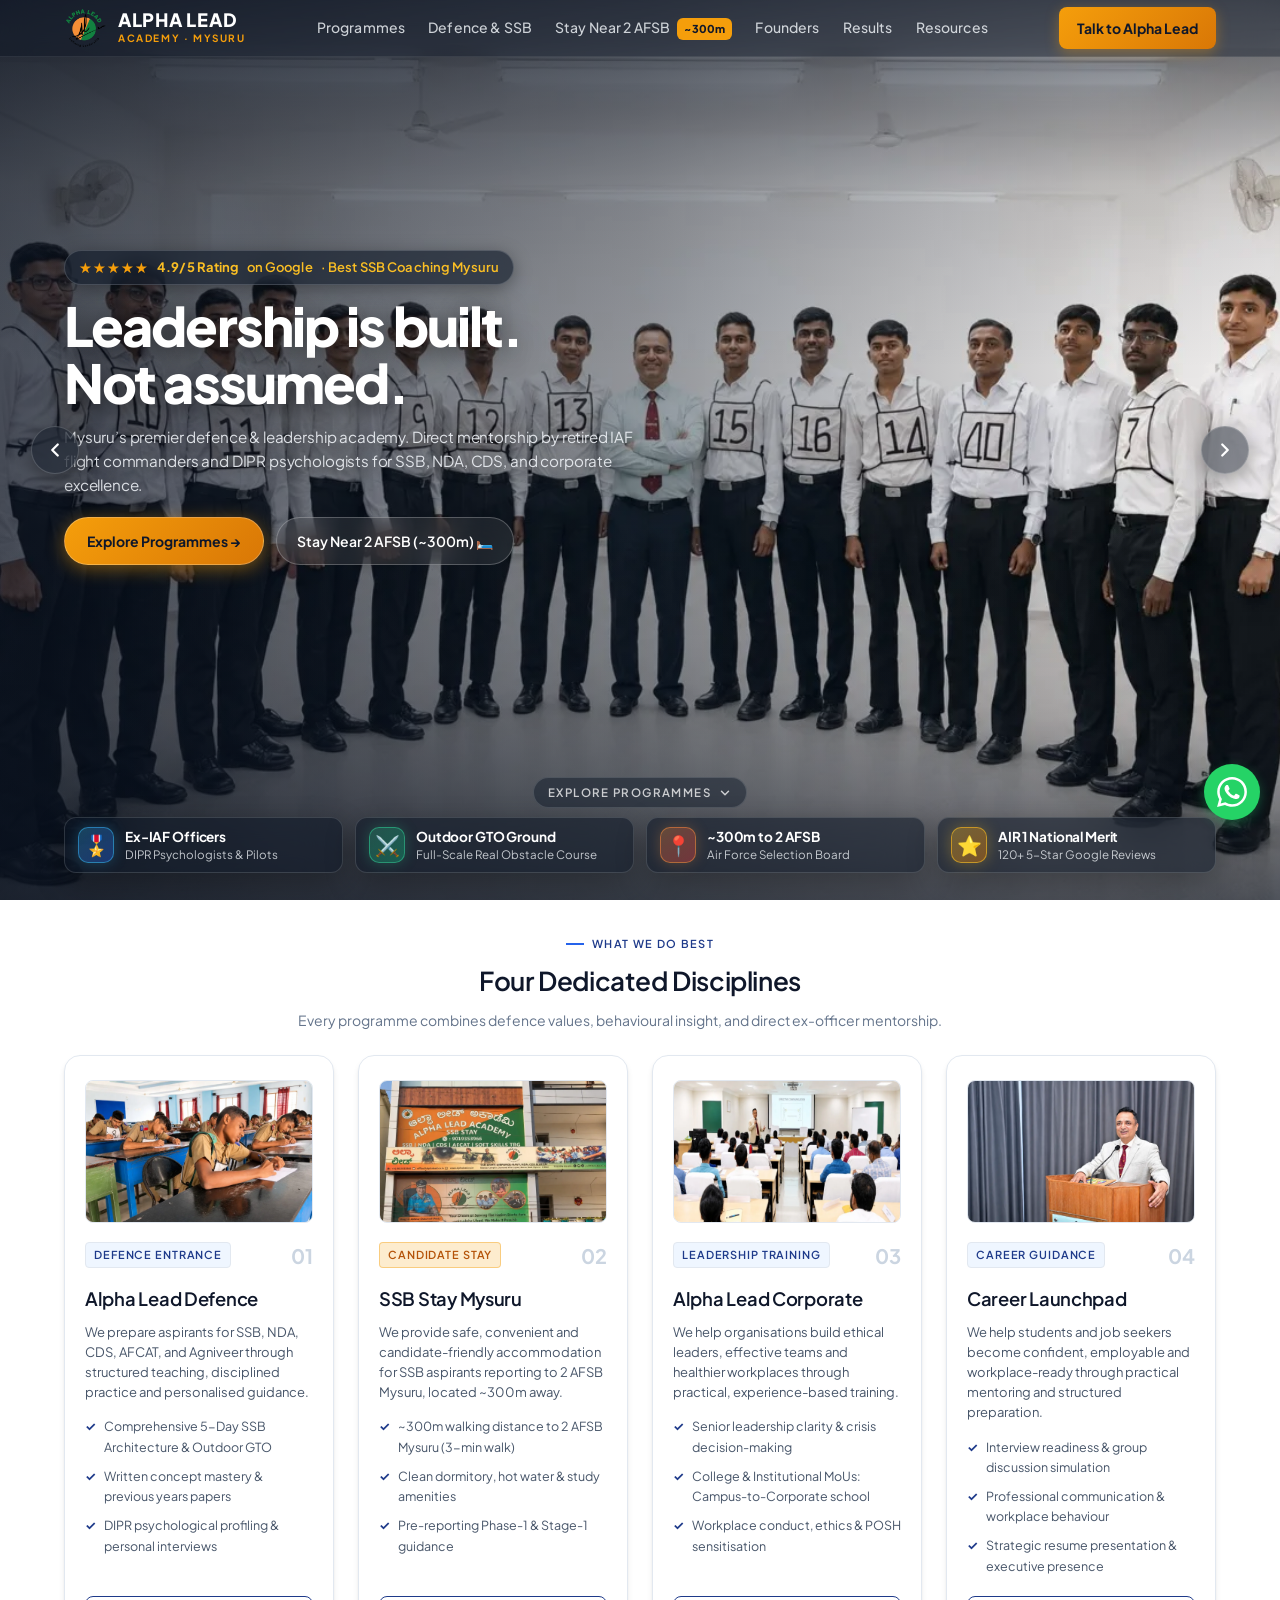
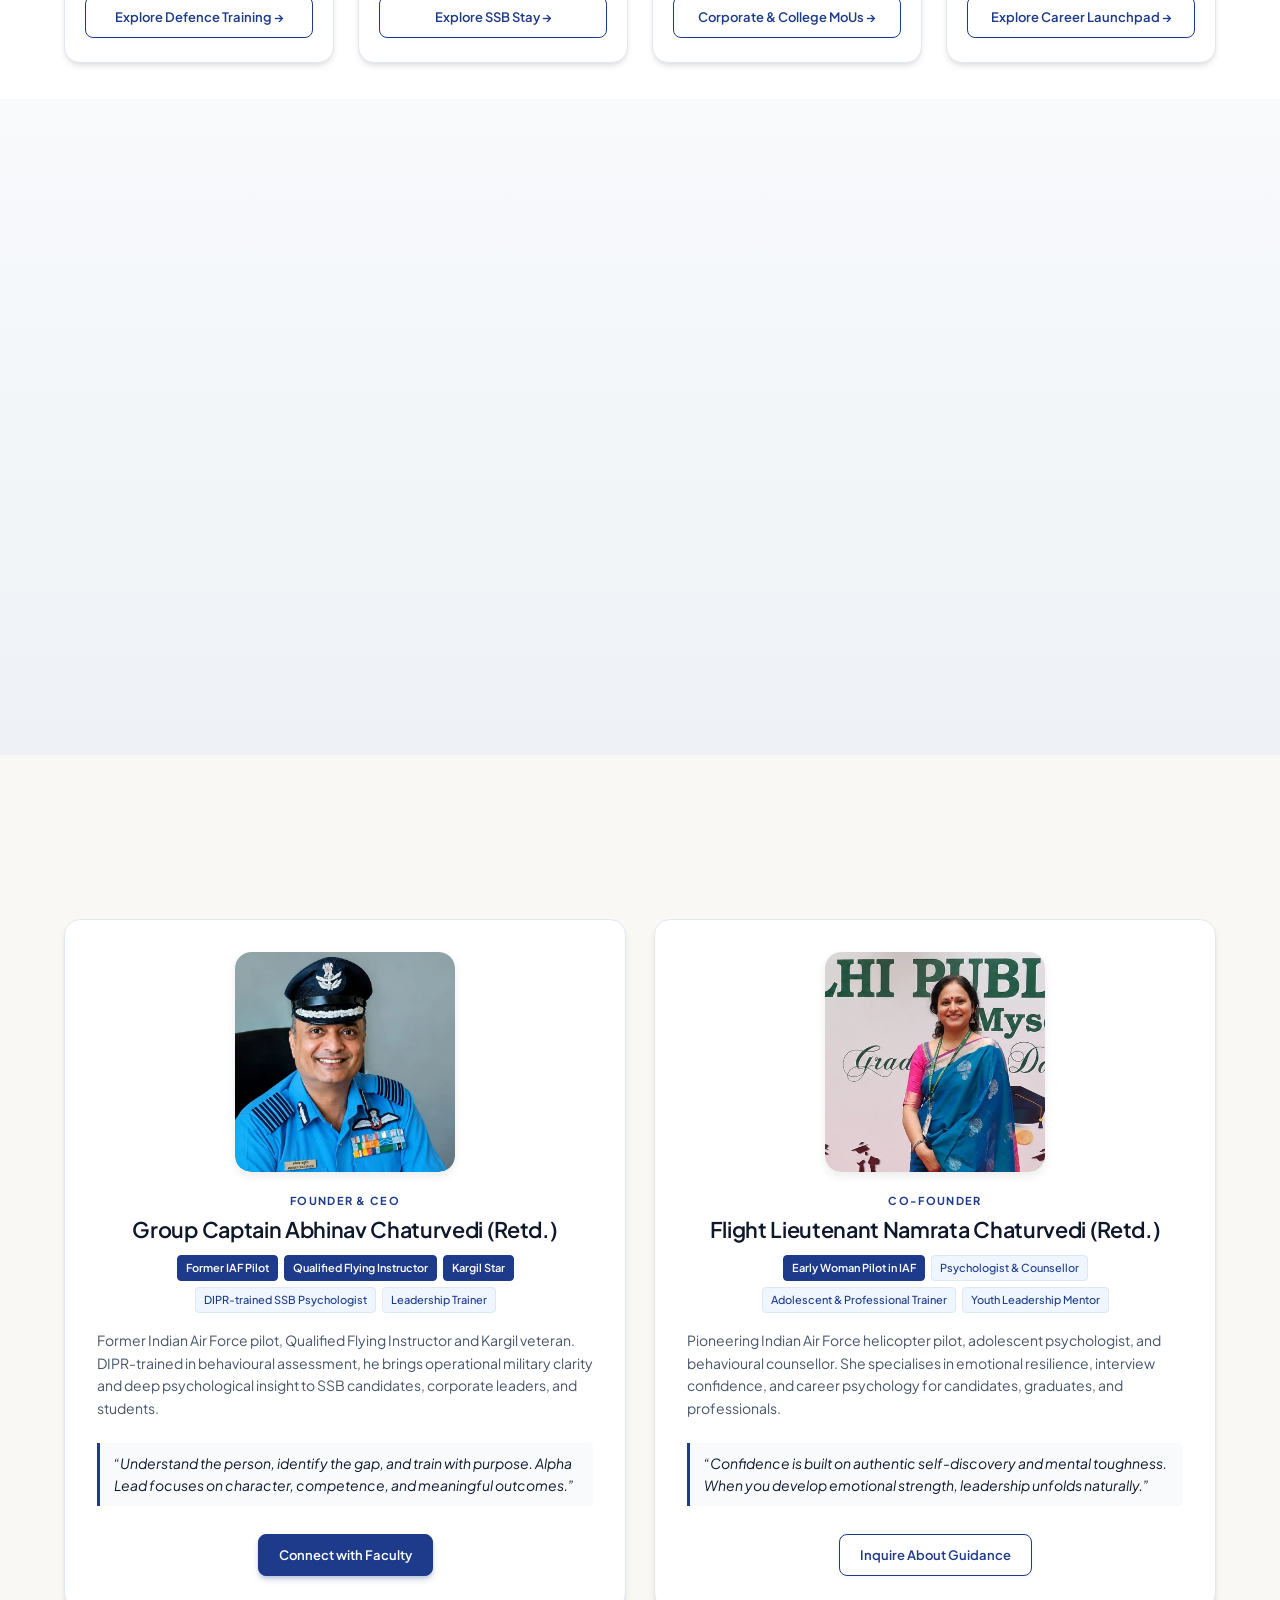
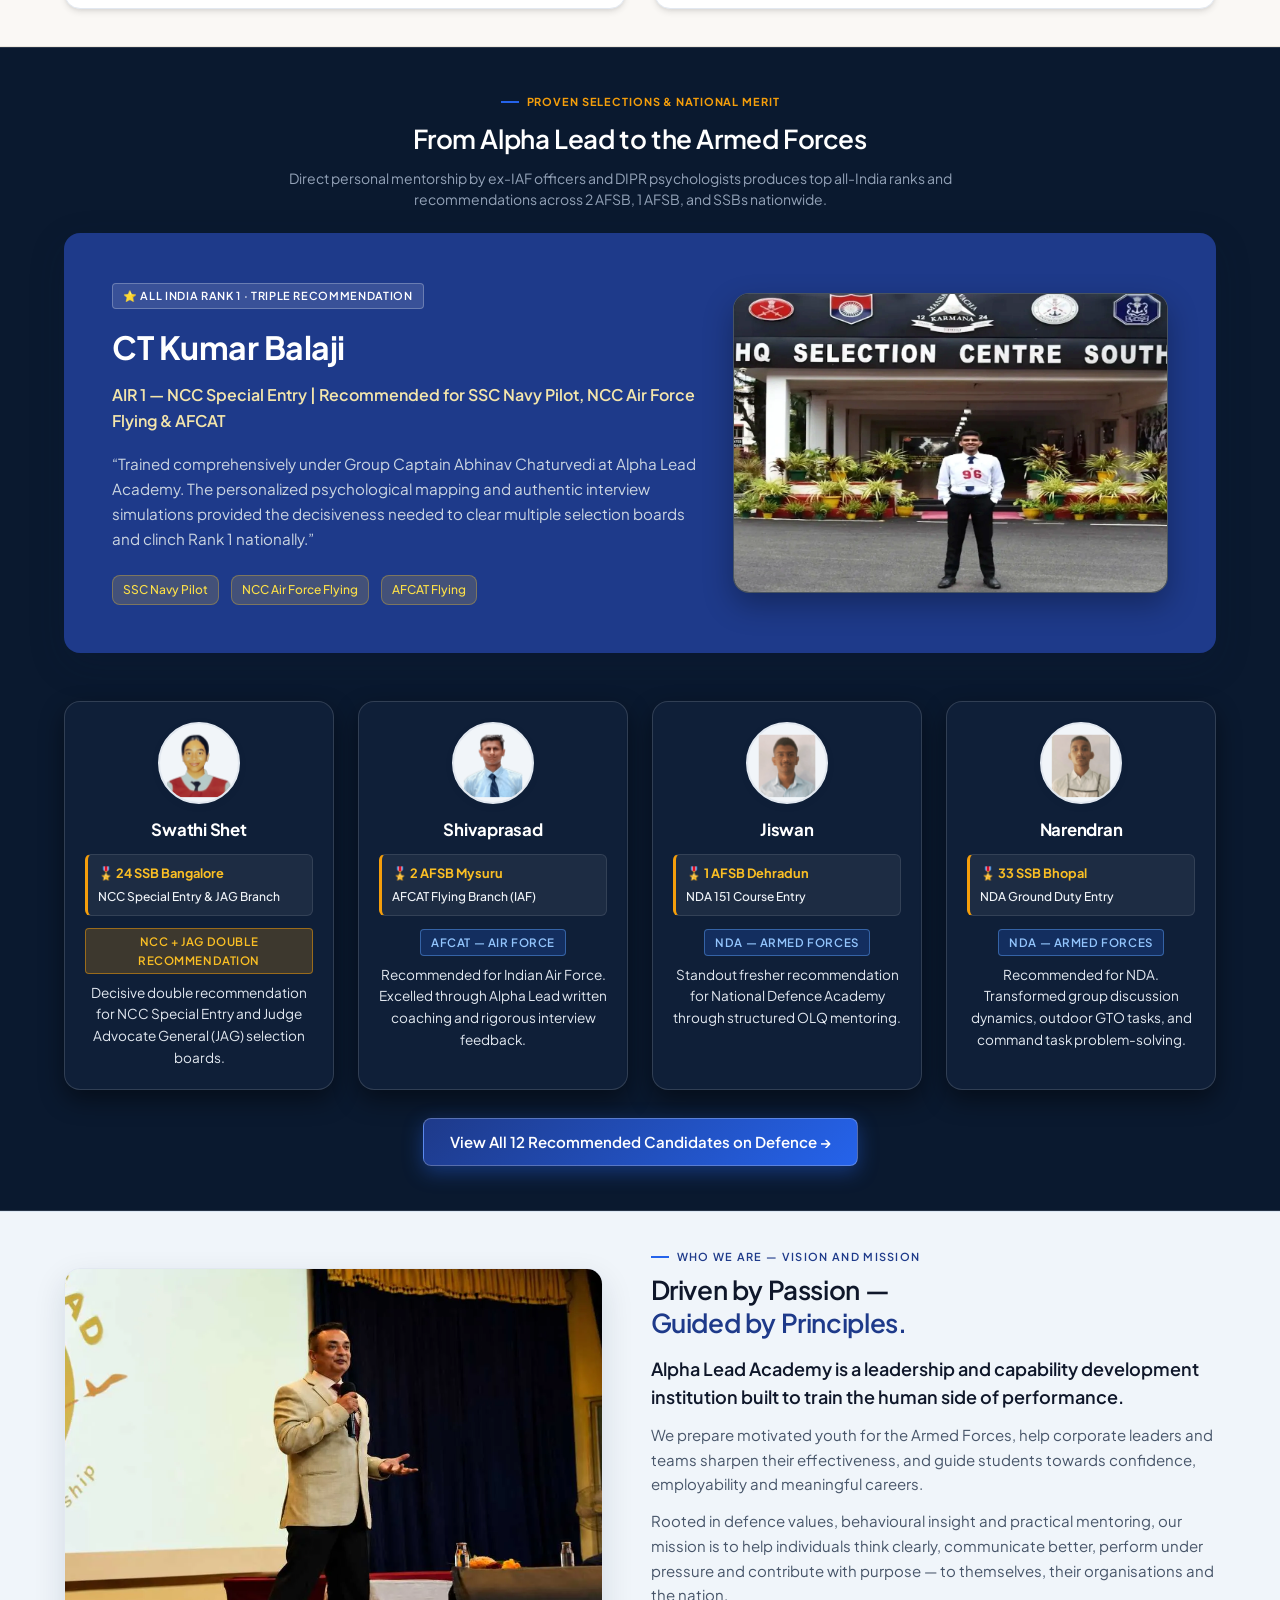
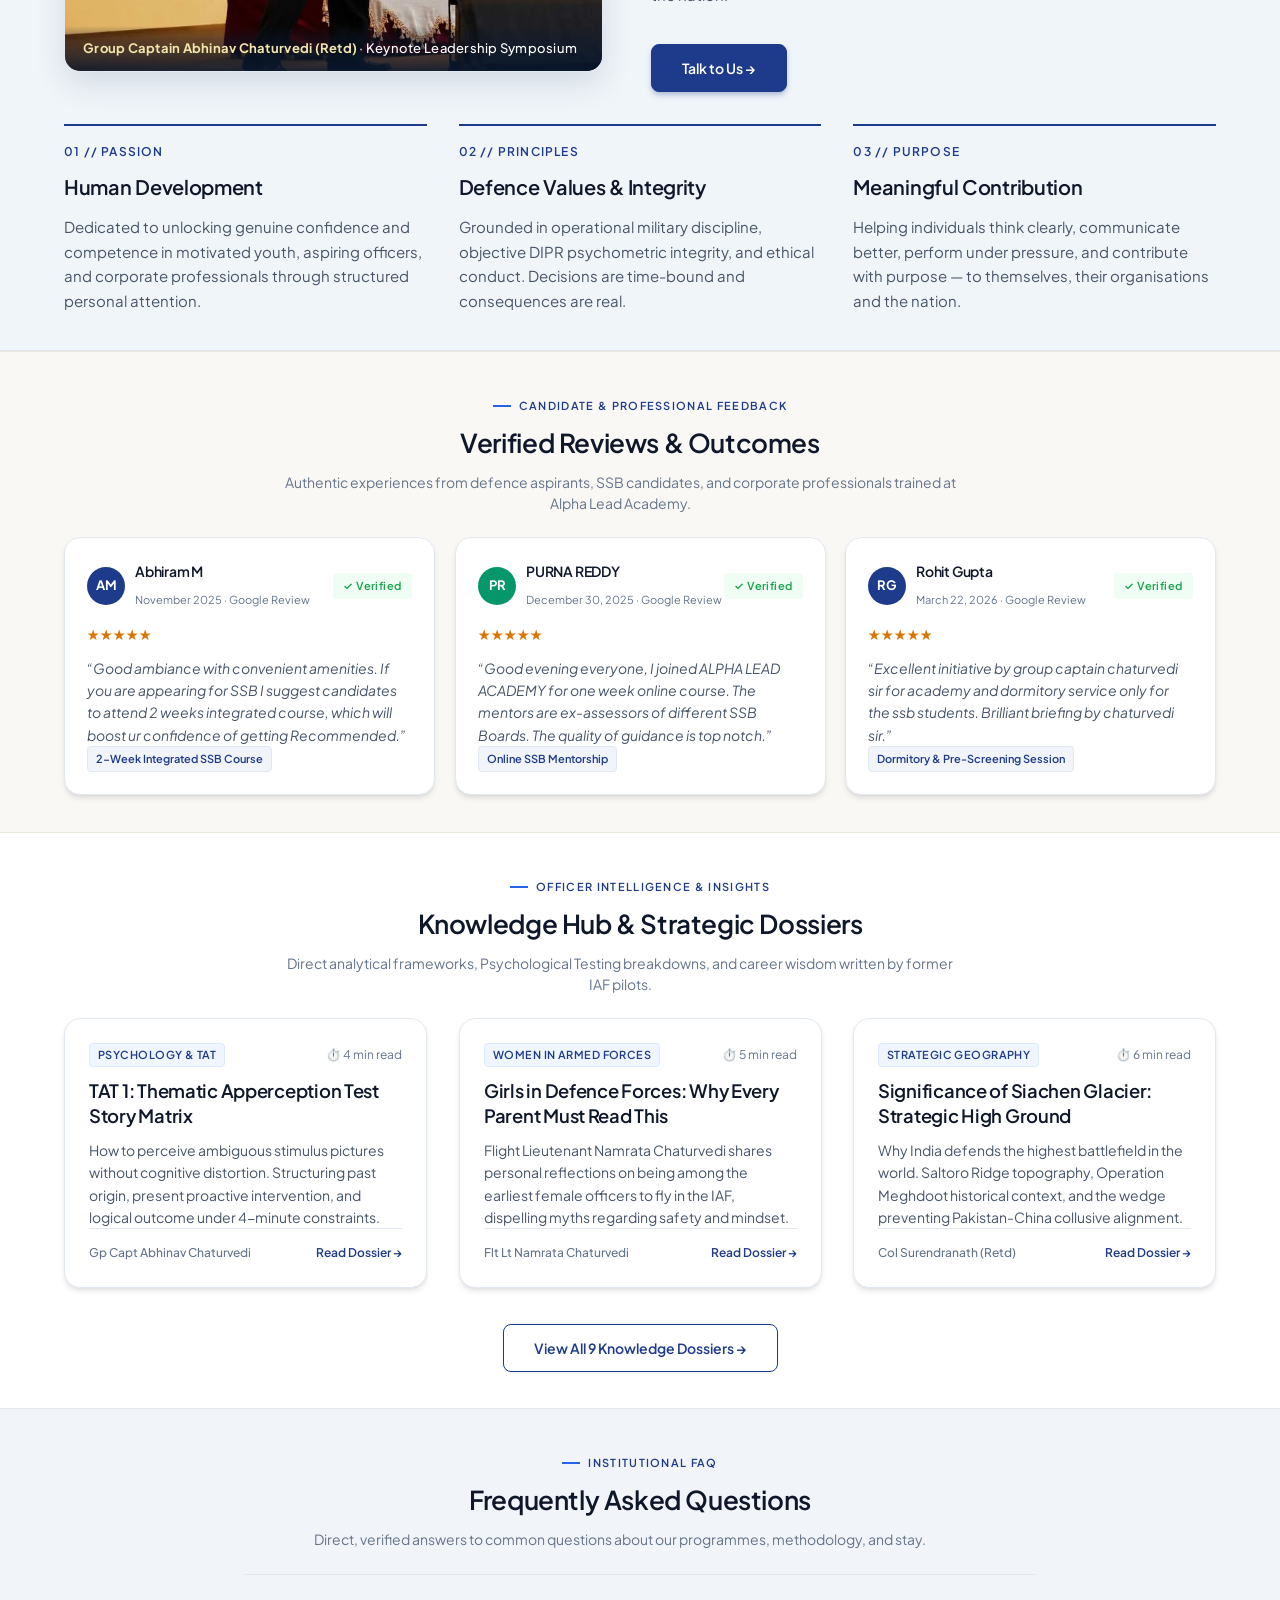
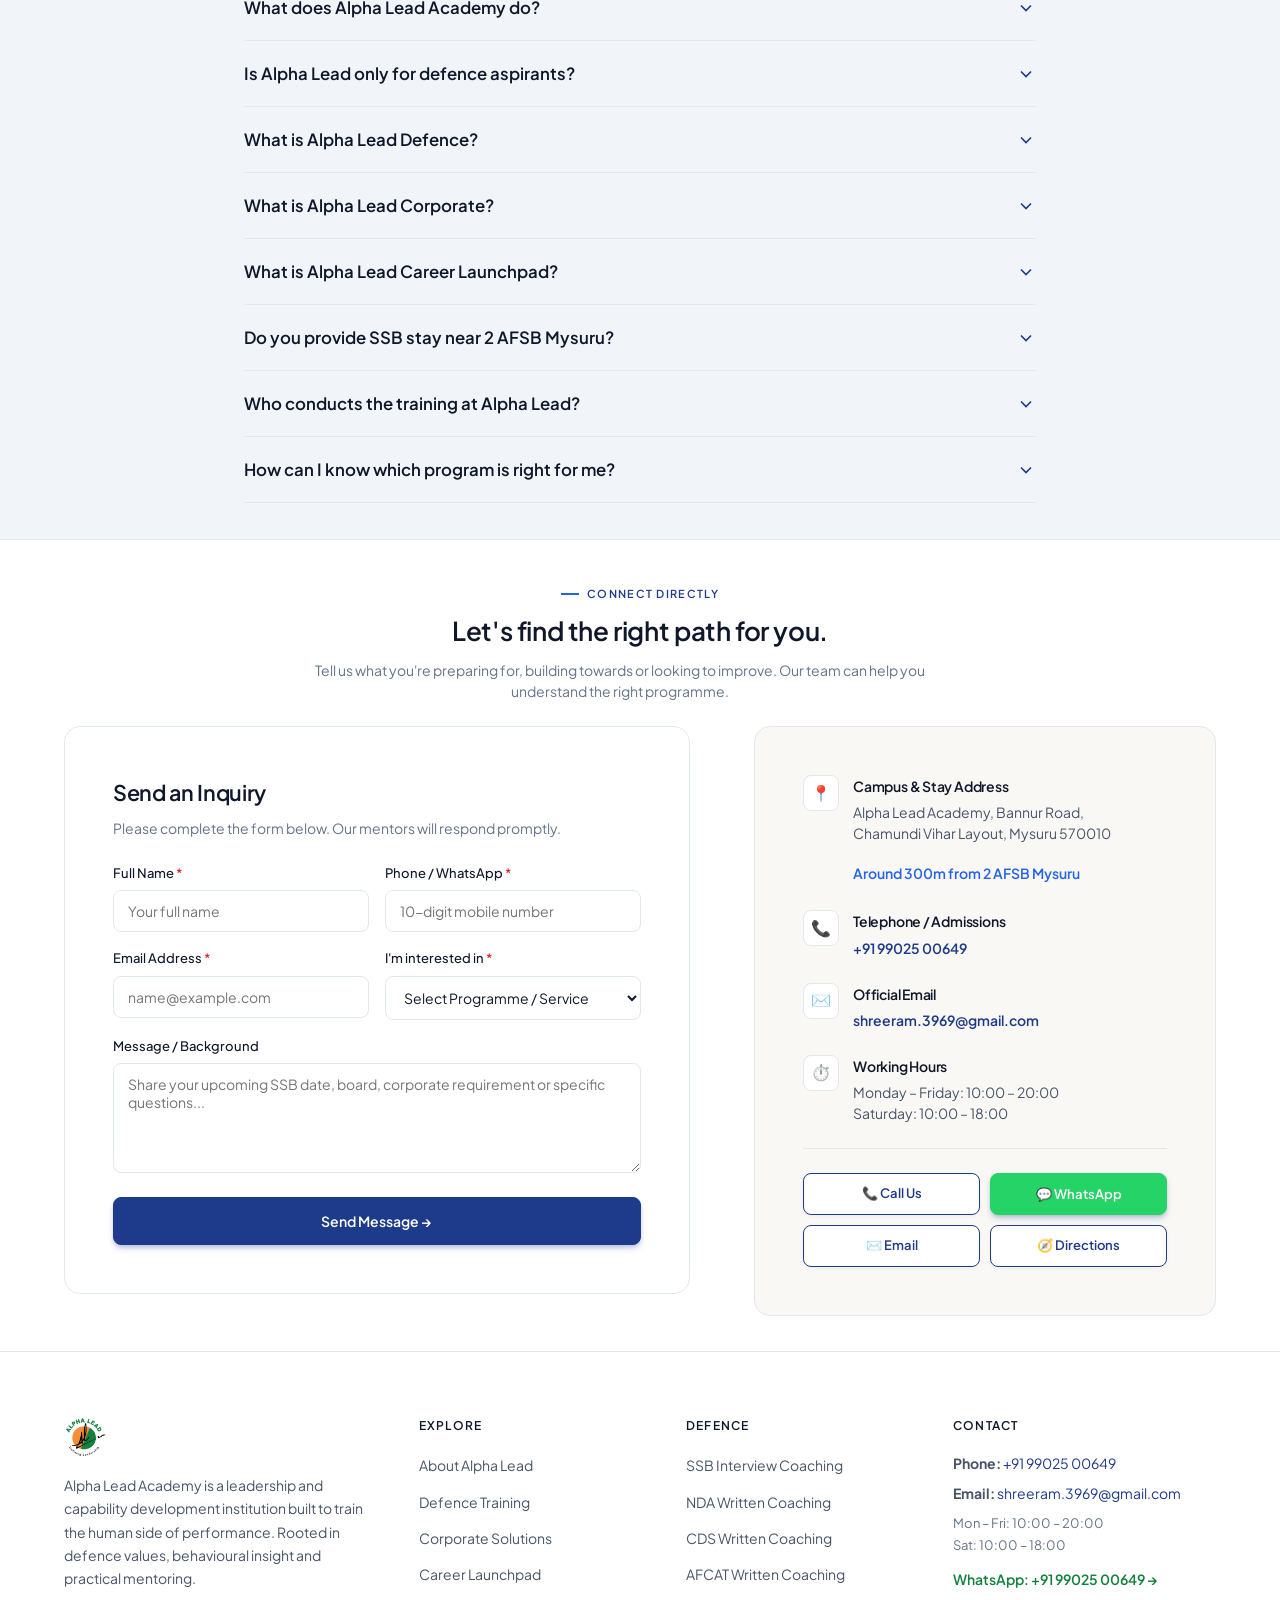
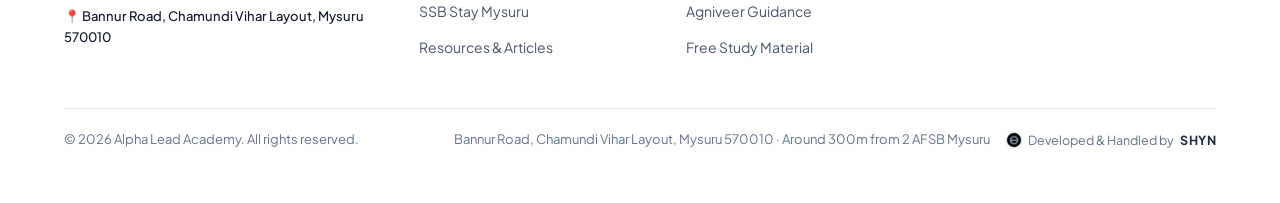
==== commit 8c798d8d: "style(mobile): polish stay spotlight badge single-line fit, heading and compact mobile spacing" ====
--- a/index.html
+++ b/index.html
@@ -36,7 +36,7 @@
   <link rel="icon" href="assets/images/live/logo.png" type="image/png">
 
   <!-- Stylesheets -->
-  <link rel="stylesheet" href="css/main.css?v=2.5">
+  <link rel="stylesheet" href="css/main.css?v=2.6">
 
   <!-- Structured Schema Data -->
   <script type="application/ld+json">
@@ -531,14 +531,14 @@
           <div class="stay-spotlight-content">
             <div class="stay-spotlight-badge">
               <span class="stay-pulse-dot"></span>
-              <strong>~300m to 2 AFSB</strong> · Air Force Selection Board Candidate Stay
+              <strong>~300m to 2 AFSB</strong> · Candidate Stay
             </div>
             <h2 id="stay-spotlight-title" class="stay-spotlight-heading">
               Reporting to 2 AFSB Mysuru?<br>
-              <span>Walk to Selection Centre South in 3 Minutes.</span>
+              <span>Walk to Selection Centre South in 3 Minutes</span>
             </h2>
             <p class="stay-spotlight-lead">
-              Stay right next to the 2 AFSB reporting gate on Bannur Road. Avoid early morning taxi delays, late arrivals, and high hotel tariffs. Subsidised candidate dormitory &amp; private rooms with clean amenities and pre-reporting Stage-1 guidance by ex-IAF officers.
+              Stay right next to 2 AFSB on Bannur Road. Subsidised candidate dormitory &amp; private rooms with hot water, Wi-Fi, and Stage-1 pre-reporting guidance by ex-IAF officers.
             </p>
             <div class="stay-spotlight-perks">
               <div class="stay-perk-item">
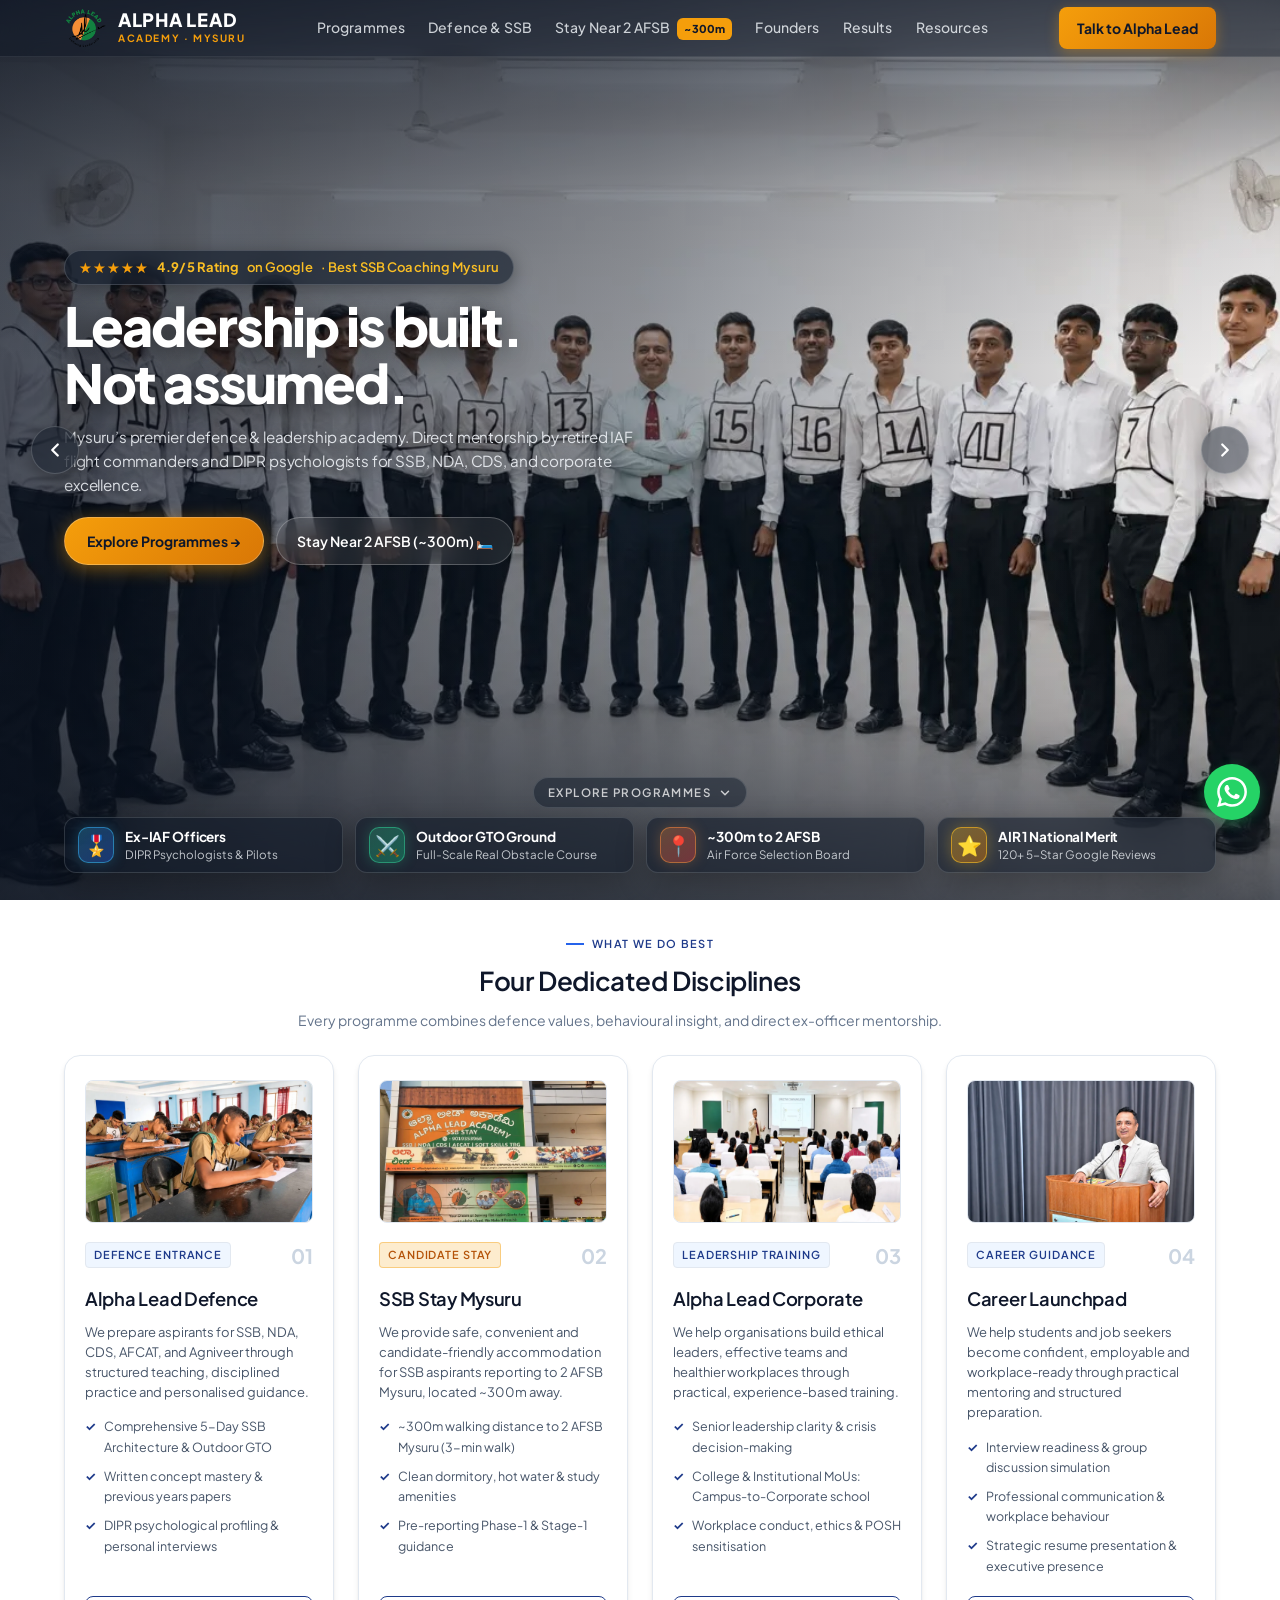
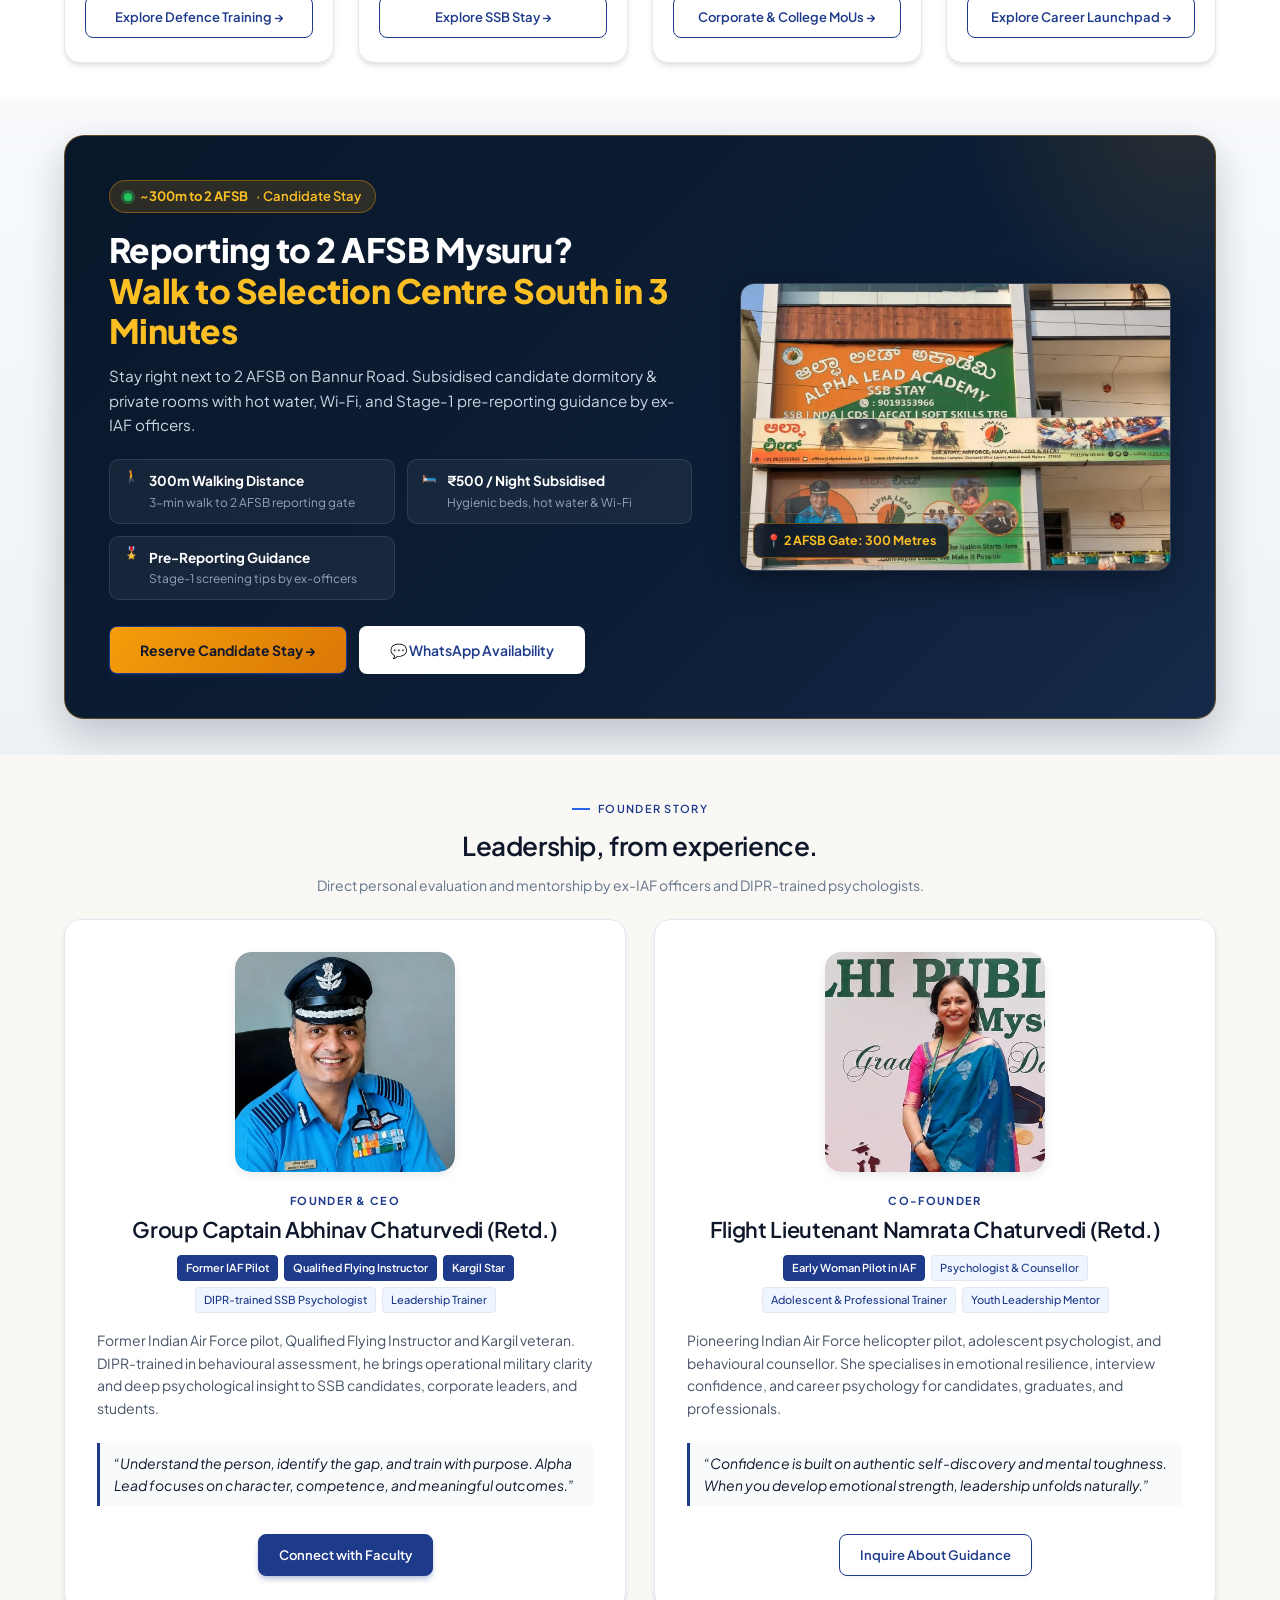
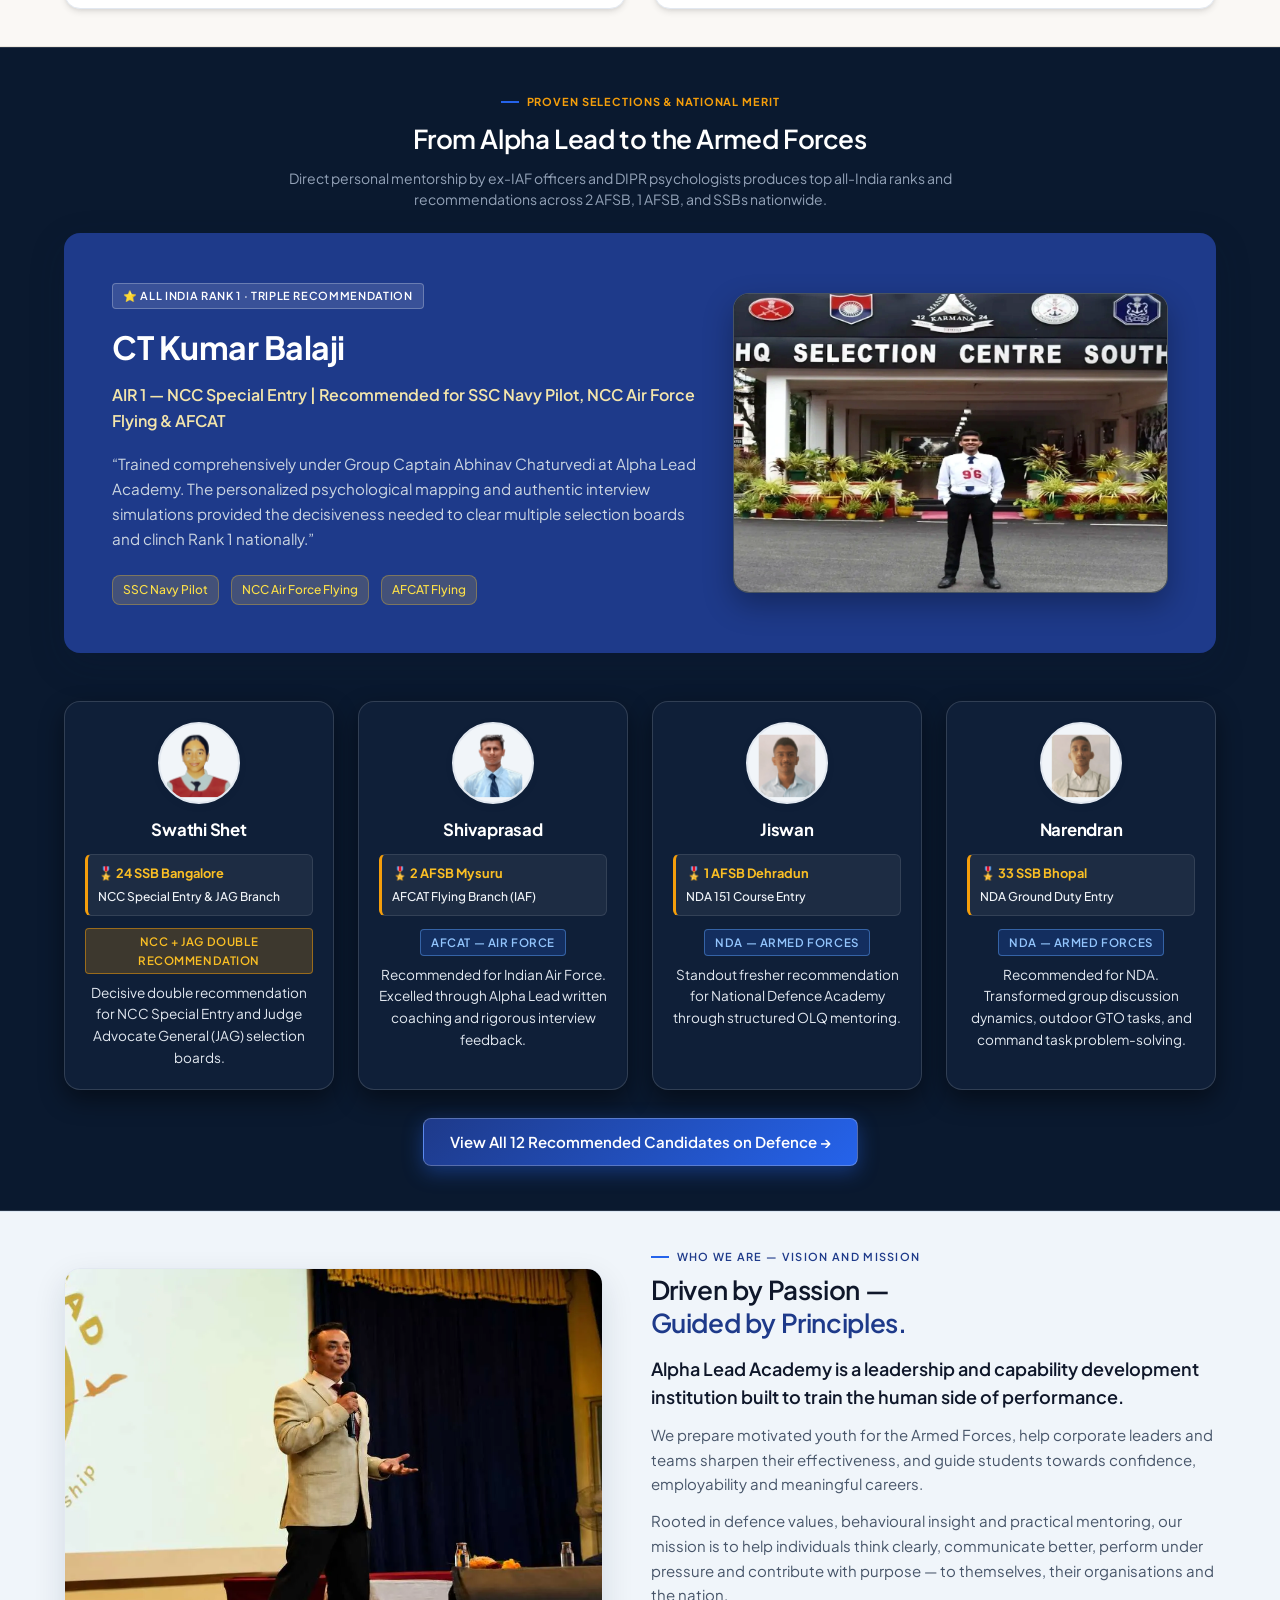
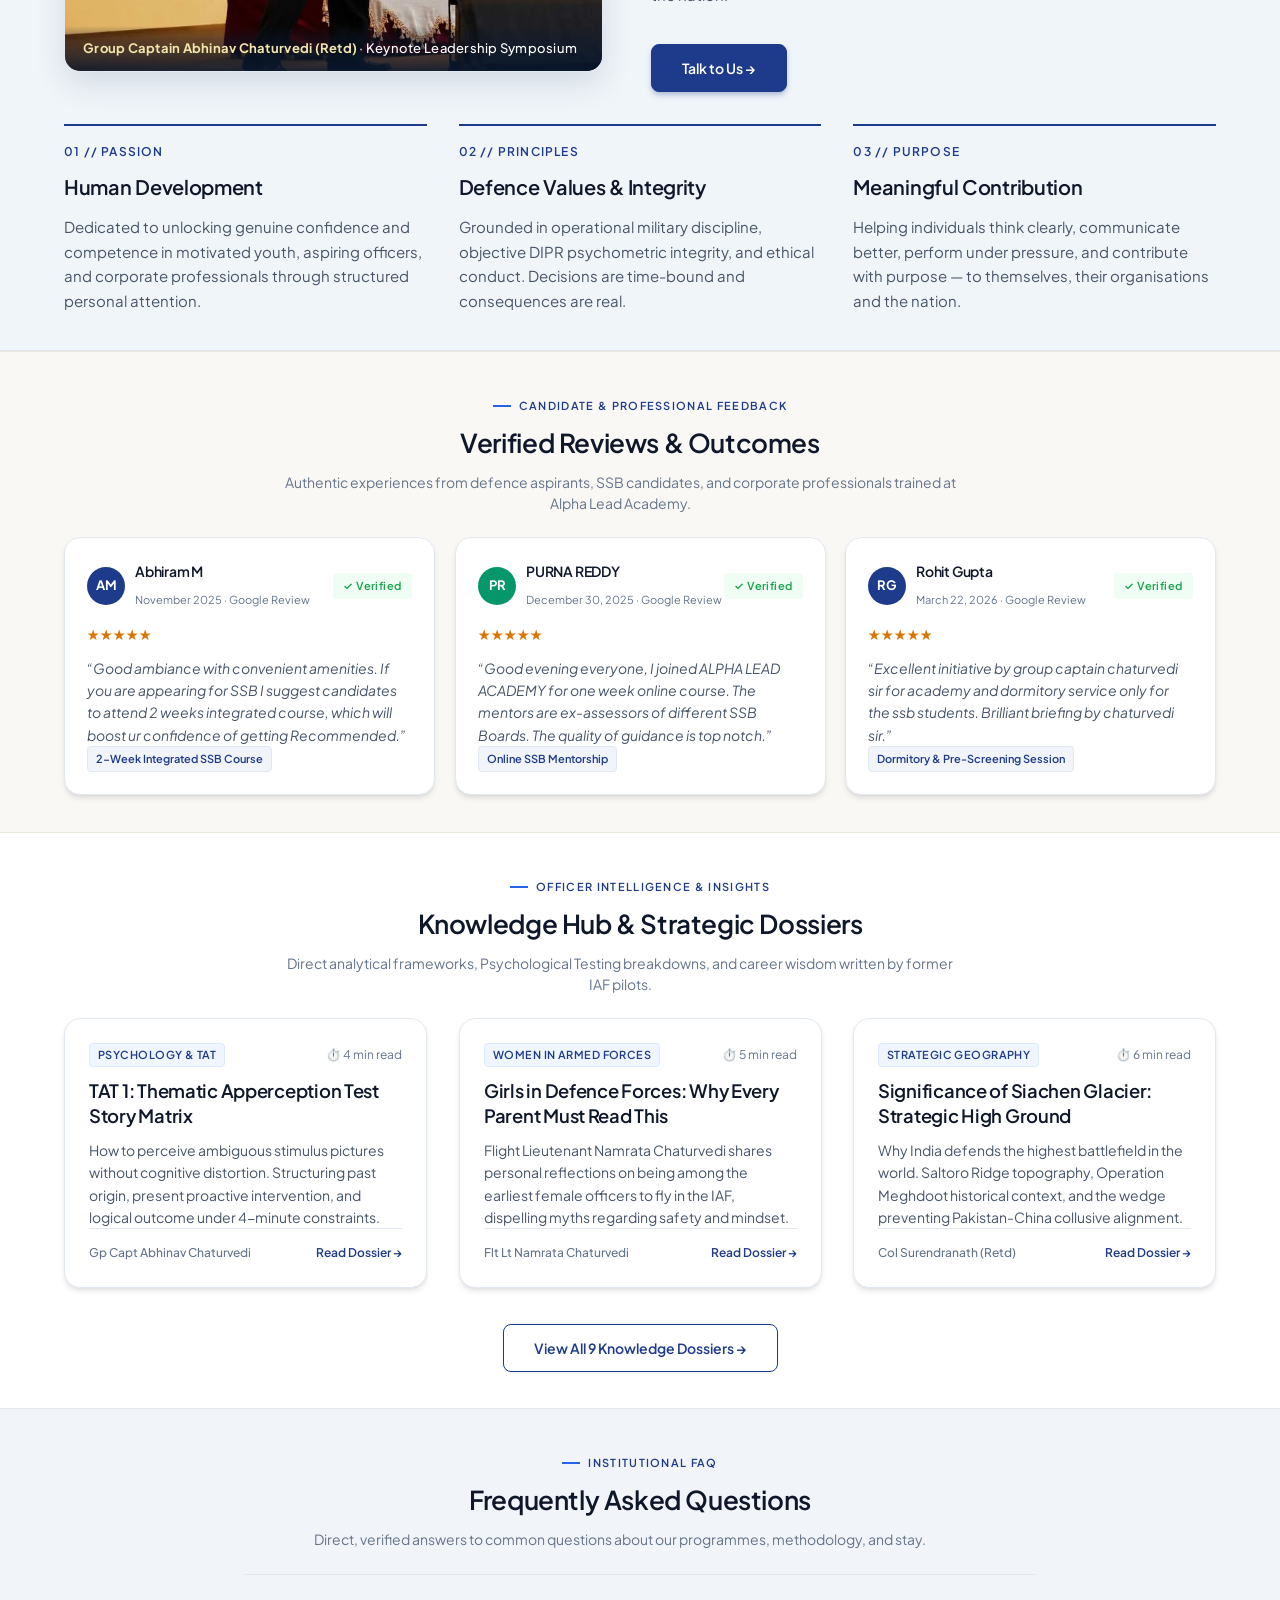
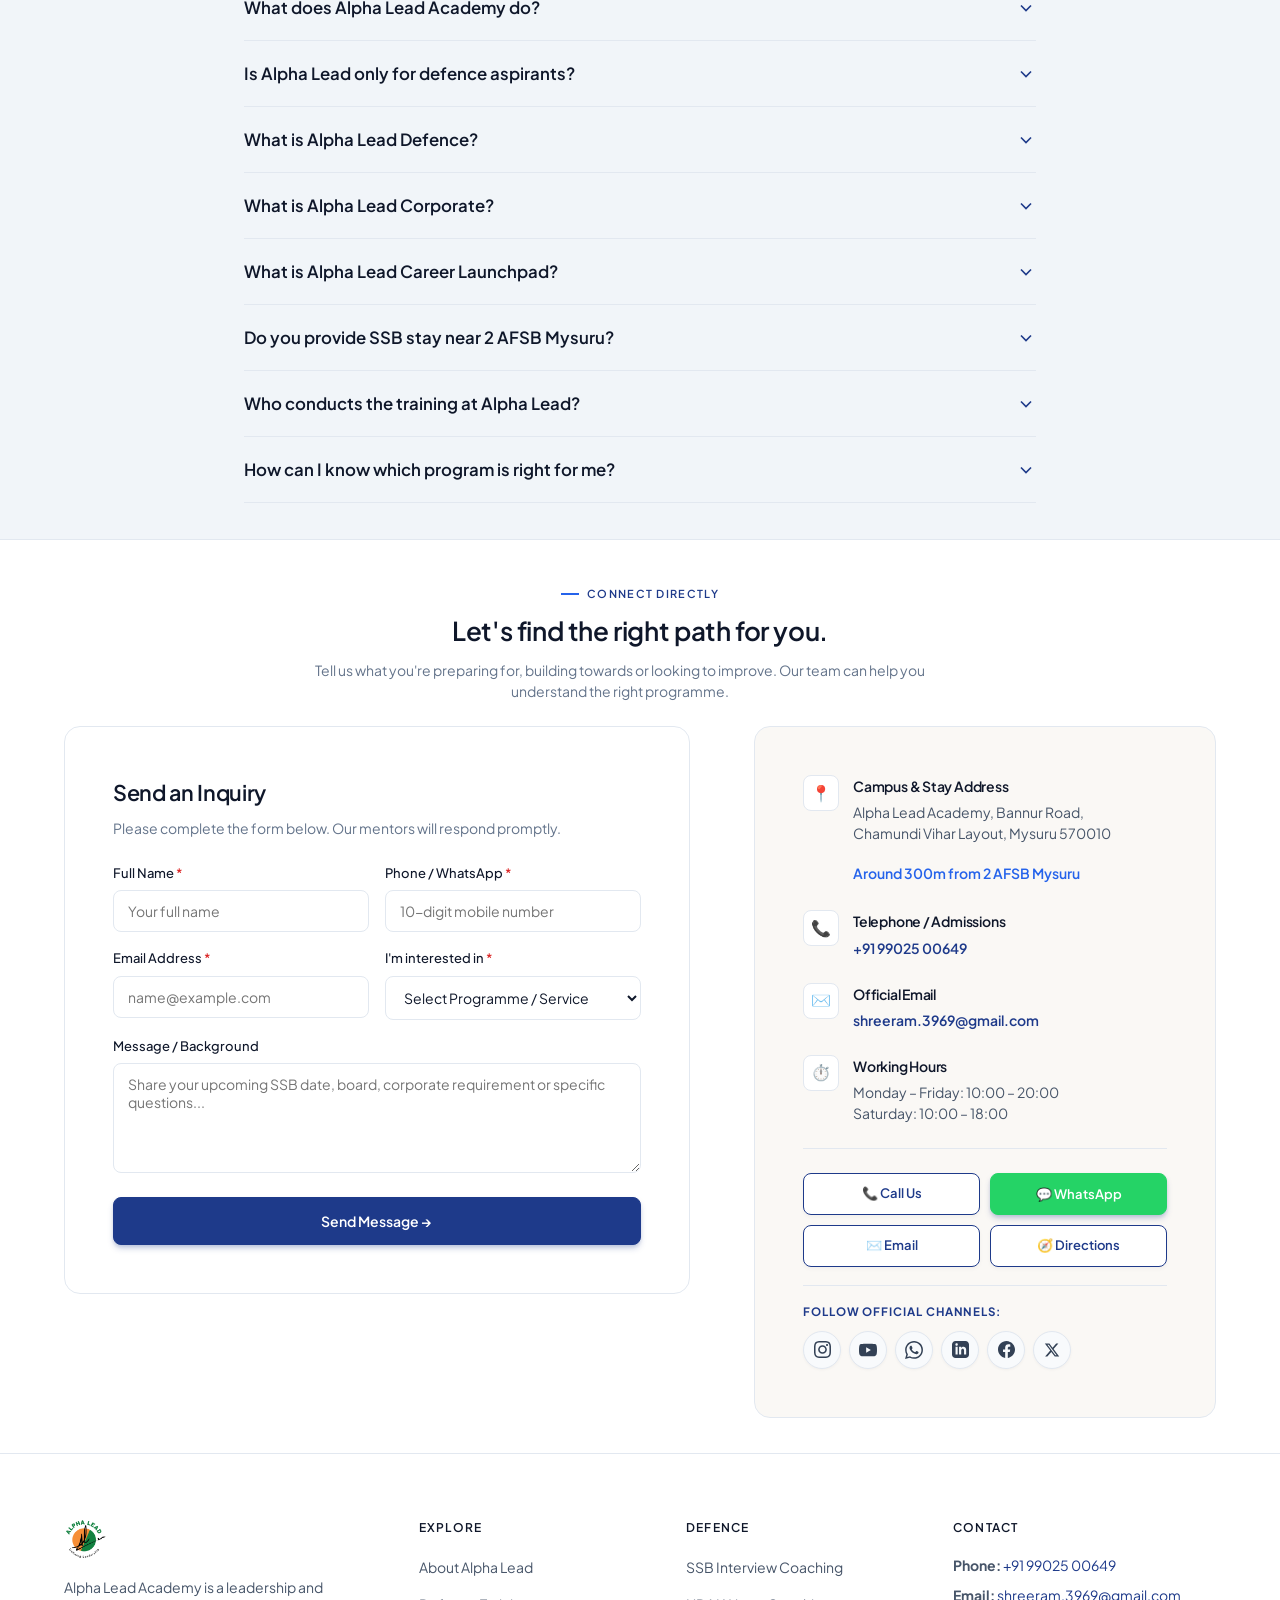
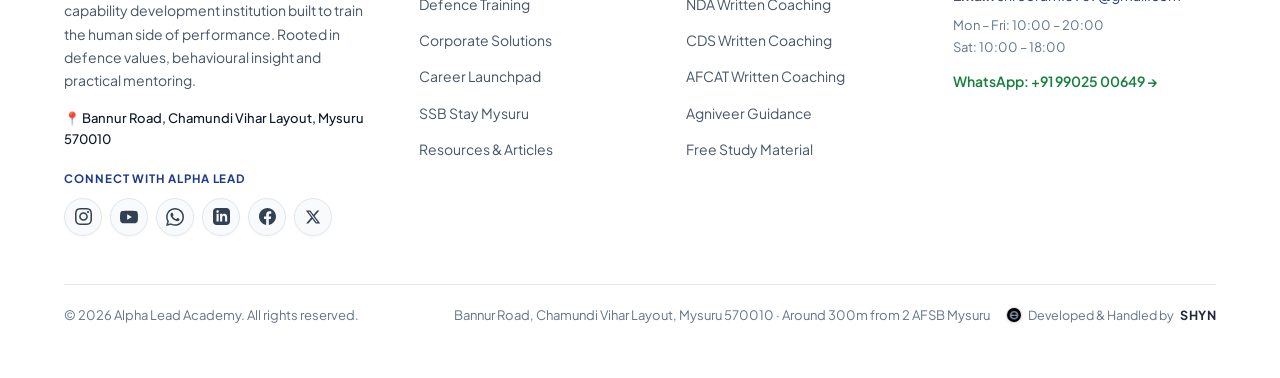
==== commit e457884b: "feat(social): add official social media logos and redirection across all pages" ====
--- a/index.html
+++ b/index.html
@@ -36,7 +36,7 @@
   <link rel="icon" href="assets/images/live/logo.png" type="image/png">
 
   <!-- Stylesheets -->
-  <link rel="stylesheet" href="css/main.css?v=2.6">
+  <link rel="stylesheet" href="css/main.css?v=2.7">
 
   <!-- Structured Schema Data -->
   <script type="application/ld+json">
@@ -54,6 +54,13 @@
         "email": "shreeram.3969@gmail.com",
         "priceRange": "₹500 - ₹25,000",
         "hasMap": "https://maps.google.com/?q=Alpha+Lead+Academy+Mysuru",
+        "sameAs": [
+          "https://www.instagram.com/alphalead_academy/",
+          "https://www.youtube.com/@alphaleadacademy",
+          "https://facebook.com",
+          "https://linkedin.com",
+          "https://x.com"
+        ],
         "aggregateRating": {
           "@type": "AggregateRating",
           "ratingValue": "4.9",
@@ -223,6 +230,29 @@
         Talk to Alpha Lead
       </button>
     </div>
+    <div class="drawer-social-wrap">
+      <div class="footer-social-label">Follow Alpha Lead</div>
+      <div class="social-icons-group">
+        <a href="https://www.instagram.com/alphalead_academy/" target="_blank" rel="noopener noreferrer" class="social-icon-btn social-instagram" aria-label="Follow Alpha Lead Academy on Instagram" title="Alpha Lead on Instagram (@alphalead_academy)">
+          <svg width="17" height="17" viewBox="0 0 24 24" fill="currentColor"><path d="M12 2.163c3.204 0 3.584.012 4.85.07 3.252.148 4.771 1.691 4.919 4.919.058 1.265.069 1.645.069 4.849 0 3.205-.012 3.584-.069 4.849-.149 3.225-1.664 4.771-4.919 4.919-1.266.058-1.644.07-4.85.07-3.204 0-3.584-.012-4.849-.07-3.26-.149-4.771-1.699-4.919-4.92-.058-1.265-.07-1.644-.07-4.849 0-3.204.013-3.583.07-4.849.149-3.227 1.664-4.771 4.919-4.919 1.266-.057 1.645-.069 4.849-.069zm0-2.163c-3.259 0-3.667.014-4.947.072-4.358.2-6.78 2.618-6.98 6.98-.059 1.281-.073 1.689-.073 4.948 0 3.259.014 3.668.072 4.948.2 4.358 2.618 6.78 6.98 6.98 1.281.058 1.689.072 4.948.072 3.259 0 3.668-.014 4.948-.072 4.354-.2 6.782-2.618 6.979-6.98.059-1.28.073-1.689.073-4.948 0-3.259-.014-3.667-.072-4.947-.196-4.354-2.617-6.78-6.979-6.98-1.281-.059-1.69-.073-4.949-.073zm0 5.838c-3.403 0-6.162 2.759-6.162 6.162s2.759 6.163 6.162 6.163 6.162-2.759 6.162-6.163c0-3.403-2.759-6.162-6.162-6.162zm0 10.162c-2.209 0-4-1.79-4-4 0-2.209 1.791-4 4-4s4 1.791 4 4c0 2.21-1.791 4-4 4zm6.406-11.845c-.796 0-1.441.645-1.441 1.44s.645 1.44 1.441 1.44c.795 0 1.439-.645 1.439-1.44s-.644-1.44-1.439-1.44z"/></svg>
+        </a>
+        <a href="https://www.youtube.com/@alphaleadacademy" target="_blank" rel="noopener noreferrer" class="social-icon-btn social-youtube" aria-label="Subscribe to Alpha Lead Academy on YouTube" title="Alpha Lead on YouTube (@alphaleadacademy)">
+          <svg width="18" height="18" viewBox="0 0 24 24" fill="currentColor"><path d="M23.498 6.186a3.016 3.016 0 0 0-2.122-2.136C19.505 3.545 12 3.545 12 3.545s-7.505 0-9.377.505A3.017 3.017 0 0 0 .502 6.186C0 8.07 0 12 0 12s0 3.93.502 5.814a3.016 3.016 0 0 0 2.122 2.136c1.871.505 9.376.505 9.376.505s7.505 0 9.377-.505a3.015 3.015 0 0 0 2.122-2.136C24 15.93 24 12 24 12s0-3.93-.502-5.814zM9.545 15.568V8.432L15.818 12l-6.273 3.568z"/></svg>
+        </a>
+        <a href="https://wa.me/919902500649" target="_blank" rel="noopener noreferrer" class="social-icon-btn social-whatsapp" aria-label="Chat with Alpha Lead on WhatsApp" title="WhatsApp (+91 99025 00649)">
+          <svg width="18" height="18" viewBox="0 0 24 24" fill="currentColor"><path d="M.057 24l1.687-6.163c-1.041-1.804-1.588-3.849-1.587-5.946.003-6.556 5.338-11.891 11.893-11.891 3.181.001 6.167 1.24 8.413 3.488 2.245 2.248 3.481 5.236 3.48 8.414-.003 6.557-5.338 11.892-11.893 11.892-1.99-.001-3.951-.5-5.688-1.448l-6.305 1.654zm6.597-3.807c1.676.995 3.276 1.591 5.392 1.592 5.448 0 9.886-4.434 9.889-9.885.002-5.462-4.415-9.89-9.881-9.892-5.452 0-9.887 4.434-9.889 9.884-.001 2.225.651 3.891 1.746 5.634l-.999 3.648 3.742-.981zm11.387-5.464c-.074-.124-.272-.198-.57-.347-.297-.149-1.758-.868-2.031-.967-.272-.099-.47-.149-.669.149-.198.297-.768.967-.941 1.165-.173.198-.347.223-.644.074-.297-.149-1.255-.462-2.39-1.475-.883-.788-1.48-1.761-1.653-2.059-.173-.297-.018-.458.13-.606.134-.133.297-.347.446-.521.151-.172.2-.296.3-.495.099-.198.05-.372-.025-.521-.075-.148-.669-1.611-.916-2.206-.242-.579-.487-.501-.669-.51l-.57-.01c-.198 0-.52.074-.792.372s-1.04 1.016-1.04 2.479 1.065 2.876 1.213 3.074c.149.198 2.095 3.2 5.076 4.487.709.306 1.263.489 1.694.626.712.226 1.36.194 1.872.118.571-.085 1.758-.719 2.006-1.413.248-.695.248-1.29.173-1.414z"/></svg>
+        </a>
+        <a href="https://linkedin.com" target="_blank" rel="noopener noreferrer" class="social-icon-btn social-linkedin" aria-label="Connect with Alpha Lead on LinkedIn" title="Alpha Lead on LinkedIn">
+          <svg width="17" height="17" viewBox="0 0 24 24" fill="currentColor"><path d="M19 0h-14c-2.761 0-5 2.239-5 5v14c0 2.761 2.239 5 5 5h14c2.762 0 5-2.239 5-5v-14c0-2.761-2.238-5-5-5zm-11 19h-3v-11h3v11zm-1.5-12.268c-.966 0-1.75-.79-1.75-1.764s.784-1.764 1.75-1.764 1.75.79 1.75 1.764-.783 1.764-1.75 1.764zm13.5 12.268h-3v-5.604c0-3.368-4-3.113-4 0v5.604h-3v-11h3v1.765c1.396-2.586 7-2.777 7 2.476v6.759z"/></svg>
+        </a>
+        <a href="https://facebook.com" target="_blank" rel="noopener noreferrer" class="social-icon-btn social-facebook" aria-label="Follow Alpha Lead on Facebook" title="Alpha Lead on Facebook">
+          <svg width="17" height="17" viewBox="0 0 24 24" fill="currentColor"><path d="M24 12.073c0-6.627-5.373-12-12-12s-12 5.373-12 12c0 5.99 4.388 10.954 10.125 11.854v-8.385H7.078v-3.47h3.047V9.43c0-3.007 1.792-4.669 4.533-4.669 1.312 0 2.686.235 2.686.235v2.953H15.83c-1.491 0-1.956.925-1.956 1.874v2.25h3.328l-.532 3.47h-2.796v8.385C19.612 23.027 24 18.062 24 12.073z"/></svg>
+        </a>
+        <a href="https://x.com" target="_blank" rel="noopener noreferrer" class="social-icon-btn social-x" aria-label="Follow Alpha Lead on X" title="Alpha Lead on X">
+          <svg width="16" height="16" viewBox="0 0 24 24" fill="currentColor"><path d="M18.244 2.25h3.308l-7.227 8.26 8.502 11.24H16.17l-5.214-6.817L4.99 21.75H1.68l7.73-8.835L1.254 2.25H8.08l4.713 6.231zm-1.161 17.52h1.833L7.084 4.126H5.117z"/></svg>
+        </a>
+      </div>
+    </div>
   </div>
 
   <main id="main-content">
@@ -1290,6 +1320,33 @@
               </a>
             </div>
 
+            <!-- Social Media Redirection Links in Contact Card -->
+            <div style="margin-top: 18px; padding-top: 16px; border-top: 1px solid var(--color-border);">
+              <div style="font-size: 0.72rem; font-weight: 700; text-transform: uppercase; letter-spacing: 0.08em; color: var(--color-accent-navy); margin-bottom: 10px;">
+                Follow Official Channels:
+              </div>
+              <div class="social-icons-group">
+                <a href="https://www.instagram.com/alphalead_academy/" target="_blank" rel="noopener noreferrer" class="social-icon-btn social-instagram" aria-label="Follow Alpha Lead Academy on Instagram" title="Alpha Lead on Instagram (@alphalead_academy)">
+                  <svg width="17" height="17" viewBox="0 0 24 24" fill="currentColor"><path d="M12 2.163c3.204 0 3.584.012 4.85.07 3.252.148 4.771 1.691 4.919 4.919.058 1.265.069 1.645.069 4.849 0 3.205-.012 3.584-.069 4.849-.149 3.225-1.664 4.771-4.919 4.919-1.266.058-1.644.07-4.85.07-3.204 0-3.584-.012-4.849-.07-3.26-.149-4.771-1.699-4.919-4.92-.058-1.265-.07-1.644-.07-4.849 0-3.204.013-3.583.07-4.849.149-3.227 1.664-4.771 4.919-4.919 1.266-.057 1.645-.069 4.849-.069zm0-2.163c-3.259 0-3.667.014-4.947.072-4.358.2-6.78 2.618-6.98 6.98-.059 1.281-.073 1.689-.073 4.948 0 3.259.014 3.668.072 4.948.2 4.358 2.618 6.78 6.98 6.98 1.281.058 1.689.072 4.948.072 3.259 0 3.668-.014 4.948-.072 4.354-.2 6.782-2.618 6.979-6.98.059-1.28.073-1.689.073-4.948 0-3.259-.014-3.667-.072-4.947-.196-4.354-2.617-6.78-6.979-6.98-1.281-.059-1.69-.073-4.949-.073zm0 5.838c-3.403 0-6.162 2.759-6.162 6.162s2.759 6.163 6.162 6.163 6.162-2.759 6.162-6.163c0-3.403-2.759-6.162-6.162-6.162zm0 10.162c-2.209 0-4-1.79-4-4 0-2.209 1.791-4 4-4s4 1.791 4 4c0 2.21-1.791 4-4 4zm6.406-11.845c-.796 0-1.441.645-1.441 1.44s.645 1.44 1.441 1.44c.795 0 1.439-.645 1.439-1.44s-.644-1.44-1.439-1.44z"/></svg>
+                </a>
+                <a href="https://www.youtube.com/@alphaleadacademy" target="_blank" rel="noopener noreferrer" class="social-icon-btn social-youtube" aria-label="Subscribe to Alpha Lead Academy on YouTube" title="Alpha Lead on YouTube (@alphaleadacademy)">
+                  <svg width="18" height="18" viewBox="0 0 24 24" fill="currentColor"><path d="M23.498 6.186a3.016 3.016 0 0 0-2.122-2.136C19.505 3.545 12 3.545 12 3.545s-7.505 0-9.377.505A3.017 3.017 0 0 0 .502 6.186C0 8.07 0 12 0 12s0 3.93.502 5.814a3.016 3.016 0 0 0 2.122 2.136c1.871.505 9.376.505 9.376.505s7.505 0 9.377-.505a3.015 3.015 0 0 0 2.122-2.136C24 15.93 24 12 24 12s0-3.93-.502-5.814zM9.545 15.568V8.432L15.818 12l-6.273 3.568z"/></svg>
+                </a>
+                <a href="https://wa.me/919902500649" target="_blank" rel="noopener noreferrer" class="social-icon-btn social-whatsapp" aria-label="Chat with Alpha Lead on WhatsApp" title="WhatsApp (+91 99025 00649)">
+                  <svg width="18" height="18" viewBox="0 0 24 24" fill="currentColor"><path d="M.057 24l1.687-6.163c-1.041-1.804-1.588-3.849-1.587-5.946.003-6.556 5.338-11.891 11.893-11.891 3.181.001 6.167 1.24 8.413 3.488 2.245 2.248 3.481 5.236 3.48 8.414-.003 6.557-5.338 11.892-11.893 11.892-1.99-.001-3.951-.5-5.688-1.448l-6.305 1.654zm6.597-3.807c1.676.995 3.276 1.591 5.392 1.592 5.448 0 9.886-4.434 9.889-9.885.002-5.462-4.415-9.89-9.881-9.892-5.452 0-9.887 4.434-9.889 9.884-.001 2.225.651 3.891 1.746 5.634l-.999 3.648 3.742-.981zm11.387-5.464c-.074-.124-.272-.198-.57-.347-.297-.149-1.758-.868-2.031-.967-.272-.099-.47-.149-.669.149-.198.297-.768.967-.941 1.165-.173.198-.347.223-.644.074-.297-.149-1.255-.462-2.39-1.475-.883-.788-1.48-1.761-1.653-2.059-.173-.297-.018-.458.13-.606.134-.133.297-.347.446-.521.151-.172.2-.296.3-.495.099-.198.05-.372-.025-.521-.075-.148-.669-1.611-.916-2.206-.242-.579-.487-.501-.669-.51l-.57-.01c-.198 0-.52.074-.792.372s-1.04 1.016-1.04 2.479 1.065 2.876 1.213 3.074c.149.198 2.095 3.2 5.076 4.487.709.306 1.263.489 1.694.626.712.226 1.36.194 1.872.118.571-.085 1.758-.719 2.006-1.413.248-.695.248-1.29.173-1.414z"/></svg>
+                </a>
+                <a href="https://linkedin.com" target="_blank" rel="noopener noreferrer" class="social-icon-btn social-linkedin" aria-label="Connect with Alpha Lead on LinkedIn" title="Alpha Lead on LinkedIn">
+                  <svg width="17" height="17" viewBox="0 0 24 24" fill="currentColor"><path d="M19 0h-14c-2.761 0-5 2.239-5 5v14c0 2.761 2.239 5 5 5h14c2.762 0 5-2.239 5-5v-14c0-2.761-2.238-5-5-5zm-11 19h-3v-11h3v11zm-1.5-12.268c-.966 0-1.75-.79-1.75-1.764s.784-1.764 1.75-1.764 1.75.79 1.75 1.764-.783 1.764-1.75 1.764zm13.5 12.268h-3v-5.604c0-3.368-4-3.113-4 0v5.604h-3v-11h3v1.765c1.396-2.586 7-2.777 7 2.476v6.759z"/></svg>
+                </a>
+                <a href="https://facebook.com" target="_blank" rel="noopener noreferrer" class="social-icon-btn social-facebook" aria-label="Follow Alpha Lead on Facebook" title="Alpha Lead on Facebook">
+                  <svg width="17" height="17" viewBox="0 0 24 24" fill="currentColor"><path d="M24 12.073c0-6.627-5.373-12-12-12s-12 5.373-12 12c0 5.99 4.388 10.954 10.125 11.854v-8.385H7.078v-3.47h3.047V9.43c0-3.007 1.792-4.669 4.533-4.669 1.312 0 2.686.235 2.686.235v2.953H15.83c-1.491 0-1.956.925-1.956 1.874v2.25h3.328l-.532 3.47h-2.796v8.385C19.612 23.027 24 18.062 24 12.073z"/></svg>
+                </a>
+                <a href="https://x.com" target="_blank" rel="noopener noreferrer" class="social-icon-btn social-x" aria-label="Follow Alpha Lead on X" title="Alpha Lead on X">
+                  <svg width="16" height="16" viewBox="0 0 24 24" fill="currentColor"><path d="M18.244 2.25h3.308l-7.227 8.26 8.502 11.24H16.17l-5.214-6.817L4.99 21.75H1.68l7.73-8.835L1.254 2.25H8.08l4.713 6.231zm-1.161 17.52h1.833L7.084 4.126H5.117z"/></svg>
+                </a>
+              </div>
+            </div>
+
           </div>
 
         </div>
@@ -1367,6 +1424,31 @@
           <p style="font-size: 0.8125rem; color: var(--color-text-primary); font-weight: 500;">
             📍 Bannur Road, Chamundi Vihar Layout, Mysuru 570010
           </p>
+
+          <!-- Social Media Redirection Channels -->
+          <div class="footer-social-wrap">
+            <div class="footer-social-label">Connect With Alpha Lead</div>
+            <div class="social-icons-group">
+              <a href="https://www.instagram.com/alphalead_academy/" target="_blank" rel="noopener noreferrer" class="social-icon-btn social-instagram" aria-label="Follow Alpha Lead Academy on Instagram" title="Alpha Lead on Instagram (@alphalead_academy)">
+                <svg width="17" height="17" viewBox="0 0 24 24" fill="currentColor"><path d="M12 2.163c3.204 0 3.584.012 4.85.07 3.252.148 4.771 1.691 4.919 4.919.058 1.265.069 1.645.069 4.849 0 3.205-.012 3.584-.069 4.849-.149 3.225-1.664 4.771-4.919 4.919-1.266.058-1.644.07-4.85.07-3.204 0-3.584-.012-4.849-.07-3.26-.149-4.771-1.699-4.919-4.92-.058-1.265-.07-1.644-.07-4.849 0-3.204.013-3.583.07-4.849.149-3.227 1.664-4.771 4.919-4.919 1.266-.057 1.645-.069 4.849-.069zm0-2.163c-3.259 0-3.667.014-4.947.072-4.358.2-6.78 2.618-6.98 6.98-.059 1.281-.073 1.689-.073 4.948 0 3.259.014 3.668.072 4.948.2 4.358 2.618 6.78 6.98 6.98 1.281.058 1.689.072 4.948.072 3.259 0 3.668-.014 4.948-.072 4.354-.2 6.782-2.618 6.979-6.98.059-1.28.073-1.689.073-4.948 0-3.259-.014-3.667-.072-4.947-.196-4.354-2.617-6.78-6.979-6.98-1.281-.059-1.69-.073-4.949-.073zm0 5.838c-3.403 0-6.162 2.759-6.162 6.162s2.759 6.163 6.162 6.163 6.162-2.759 6.162-6.163c0-3.403-2.759-6.162-6.162-6.162zm0 10.162c-2.209 0-4-1.79-4-4 0-2.209 1.791-4 4-4s4 1.791 4 4c0 2.21-1.791 4-4 4zm6.406-11.845c-.796 0-1.441.645-1.441 1.44s.645 1.44 1.441 1.44c.795 0 1.439-.645 1.439-1.44s-.644-1.44-1.439-1.44z"/></svg>
+              </a>
+              <a href="https://www.youtube.com/@alphaleadacademy" target="_blank" rel="noopener noreferrer" class="social-icon-btn social-youtube" aria-label="Subscribe to Alpha Lead Academy on YouTube" title="Alpha Lead on YouTube (@alphaleadacademy)">
+                <svg width="18" height="18" viewBox="0 0 24 24" fill="currentColor"><path d="M23.498 6.186a3.016 3.016 0 0 0-2.122-2.136C19.505 3.545 12 3.545 12 3.545s-7.505 0-9.377.505A3.017 3.017 0 0 0 .502 6.186C0 8.07 0 12 0 12s0 3.93.502 5.814a3.016 3.016 0 0 0 2.122 2.136c1.871.505 9.376.505 9.376.505s7.505 0 9.377-.505a3.015 3.015 0 0 0 2.122-2.136C24 15.93 24 12 24 12s0-3.93-.502-5.814zM9.545 15.568V8.432L15.818 12l-6.273 3.568z"/></svg>
+              </a>
+              <a href="https://wa.me/919902500649" target="_blank" rel="noopener noreferrer" class="social-icon-btn social-whatsapp" aria-label="Chat with Alpha Lead on WhatsApp" title="WhatsApp (+91 99025 00649)">
+                <svg width="18" height="18" viewBox="0 0 24 24" fill="currentColor"><path d="M.057 24l1.687-6.163c-1.041-1.804-1.588-3.849-1.587-5.946.003-6.556 5.338-11.891 11.893-11.891 3.181.001 6.167 1.24 8.413 3.488 2.245 2.248 3.481 5.236 3.48 8.414-.003 6.557-5.338 11.892-11.893 11.892-1.99-.001-3.951-.5-5.688-1.448l-6.305 1.654zm6.597-3.807c1.676.995 3.276 1.591 5.392 1.592 5.448 0 9.886-4.434 9.889-9.885.002-5.462-4.415-9.89-9.881-9.892-5.452 0-9.887 4.434-9.889 9.884-.001 2.225.651 3.891 1.746 5.634l-.999 3.648 3.742-.981zm11.387-5.464c-.074-.124-.272-.198-.57-.347-.297-.149-1.758-.868-2.031-.967-.272-.099-.47-.149-.669.149-.198.297-.768.967-.941 1.165-.173.198-.347.223-.644.074-.297-.149-1.255-.462-2.39-1.475-.883-.788-1.48-1.761-1.653-2.059-.173-.297-.018-.458.13-.606.134-.133.297-.347.446-.521.151-.172.2-.296.3-.495.099-.198.05-.372-.025-.521-.075-.148-.669-1.611-.916-2.206-.242-.579-.487-.501-.669-.51l-.57-.01c-.198 0-.52.074-.792.372s-1.04 1.016-1.04 2.479 1.065 2.876 1.213 3.074c.149.198 2.095 3.2 5.076 4.487.709.306 1.263.489 1.694.626.712.226 1.36.194 1.872.118.571-.085 1.758-.719 2.006-1.413.248-.695.248-1.29.173-1.414z"/></svg>
+              </a>
+              <a href="https://linkedin.com" target="_blank" rel="noopener noreferrer" class="social-icon-btn social-linkedin" aria-label="Connect with Alpha Lead on LinkedIn" title="Alpha Lead on LinkedIn">
+                <svg width="17" height="17" viewBox="0 0 24 24" fill="currentColor"><path d="M19 0h-14c-2.761 0-5 2.239-5 5v14c0 2.761 2.239 5 5 5h14c2.762 0 5-2.239 5-5v-14c0-2.761-2.238-5-5-5zm-11 19h-3v-11h3v11zm-1.5-12.268c-.966 0-1.75-.79-1.75-1.764s.784-1.764 1.75-1.764 1.75.79 1.75 1.764-.783 1.764-1.75 1.764zm13.5 12.268h-3v-5.604c0-3.368-4-3.113-4 0v5.604h-3v-11h3v1.765c1.396-2.586 7-2.777 7 2.476v6.759z"/></svg>
+              </a>
+              <a href="https://facebook.com" target="_blank" rel="noopener noreferrer" class="social-icon-btn social-facebook" aria-label="Follow Alpha Lead on Facebook" title="Alpha Lead on Facebook">
+                <svg width="17" height="17" viewBox="0 0 24 24" fill="currentColor"><path d="M24 12.073c0-6.627-5.373-12-12-12s-12 5.373-12 12c0 5.99 4.388 10.954 10.125 11.854v-8.385H7.078v-3.47h3.047V9.43c0-3.007 1.792-4.669 4.533-4.669 1.312 0 2.686.235 2.686.235v2.953H15.83c-1.491 0-1.956.925-1.956 1.874v2.25h3.328l-.532 3.47h-2.796v8.385C19.612 23.027 24 18.062 24 12.073z"/></svg>
+              </a>
+              <a href="https://x.com" target="_blank" rel="noopener noreferrer" class="social-icon-btn social-x" aria-label="Follow Alpha Lead on X" title="Alpha Lead on X">
+                <svg width="16" height="16" viewBox="0 0 24 24" fill="currentColor"><path d="M18.244 2.25h3.308l-7.227 8.26 8.502 11.24H16.17l-5.214-6.817L4.99 21.75H1.68l7.73-8.835L1.254 2.25H8.08l4.713 6.231zm-1.161 17.52h1.833L7.084 4.126H5.117z"/></svg>
+              </a>
+            </div>
+          </div>
         </div>
 
         <!-- Column 2: Explore -->
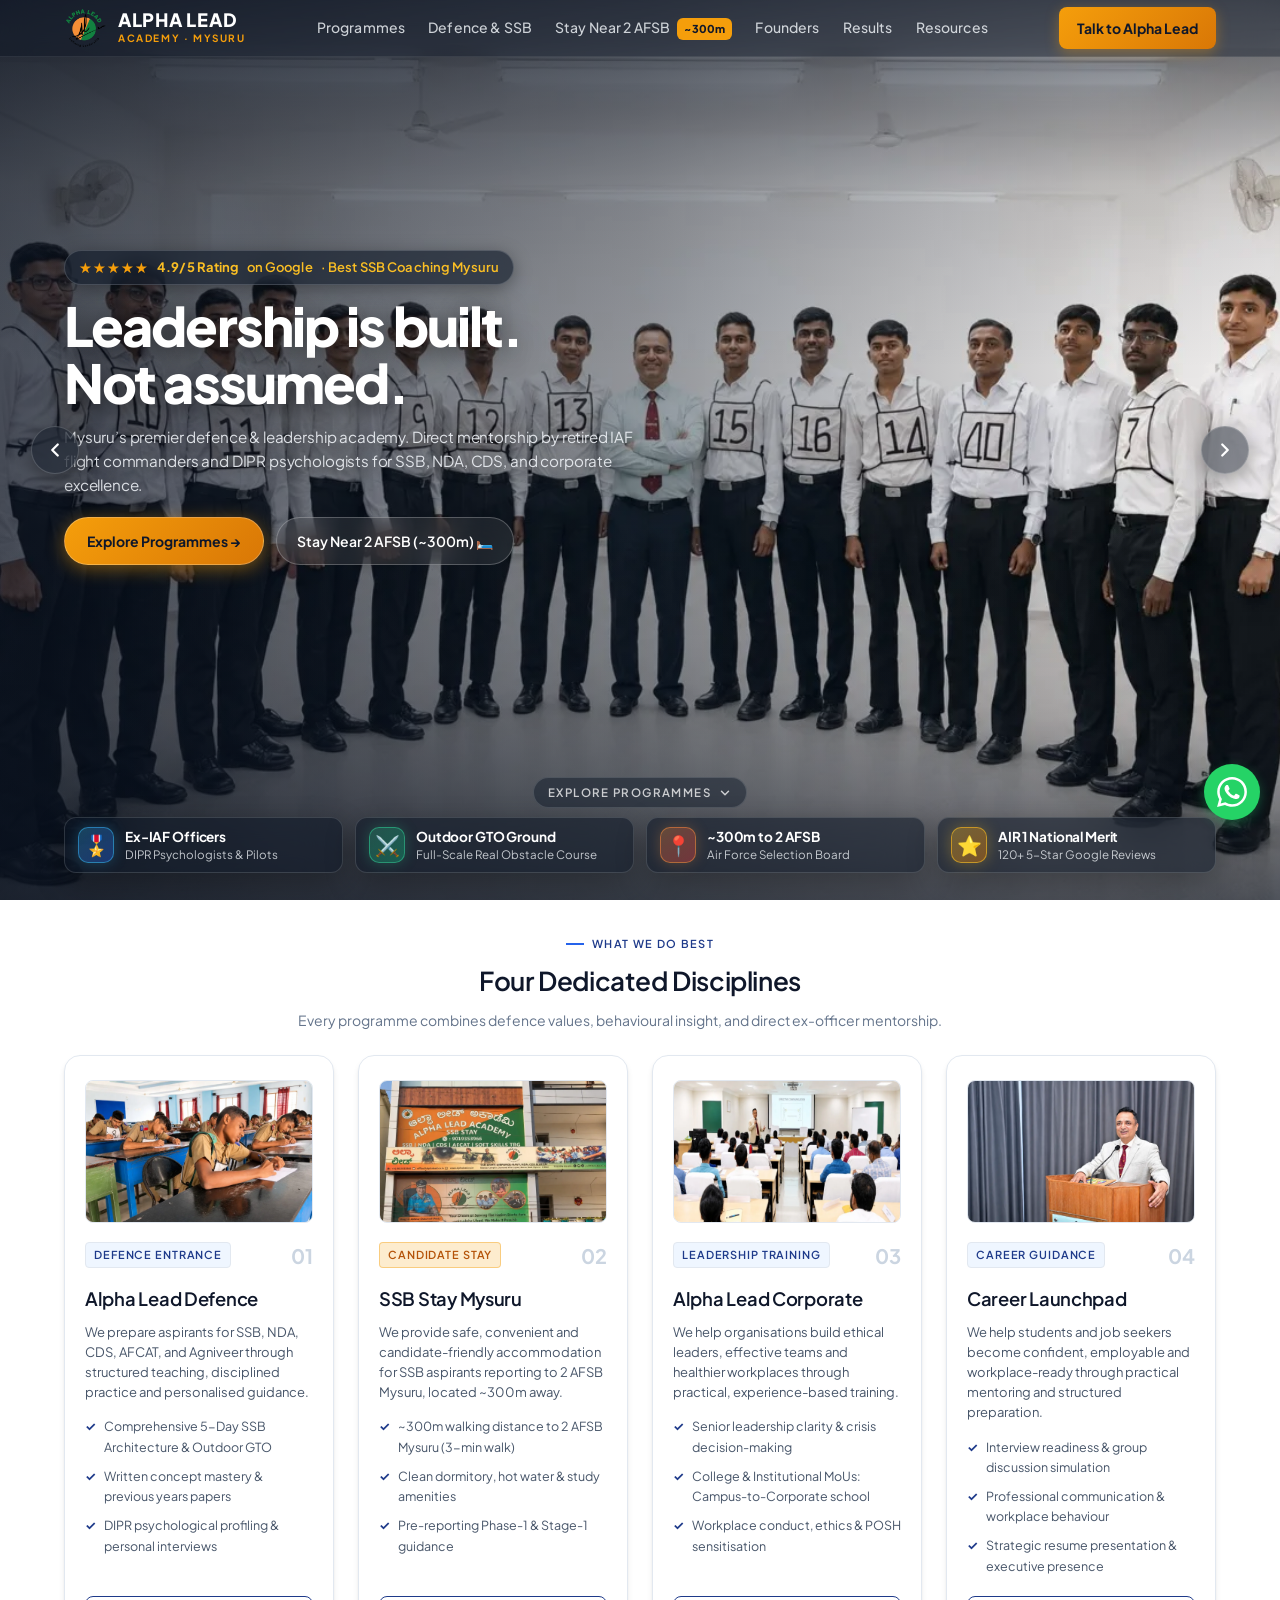
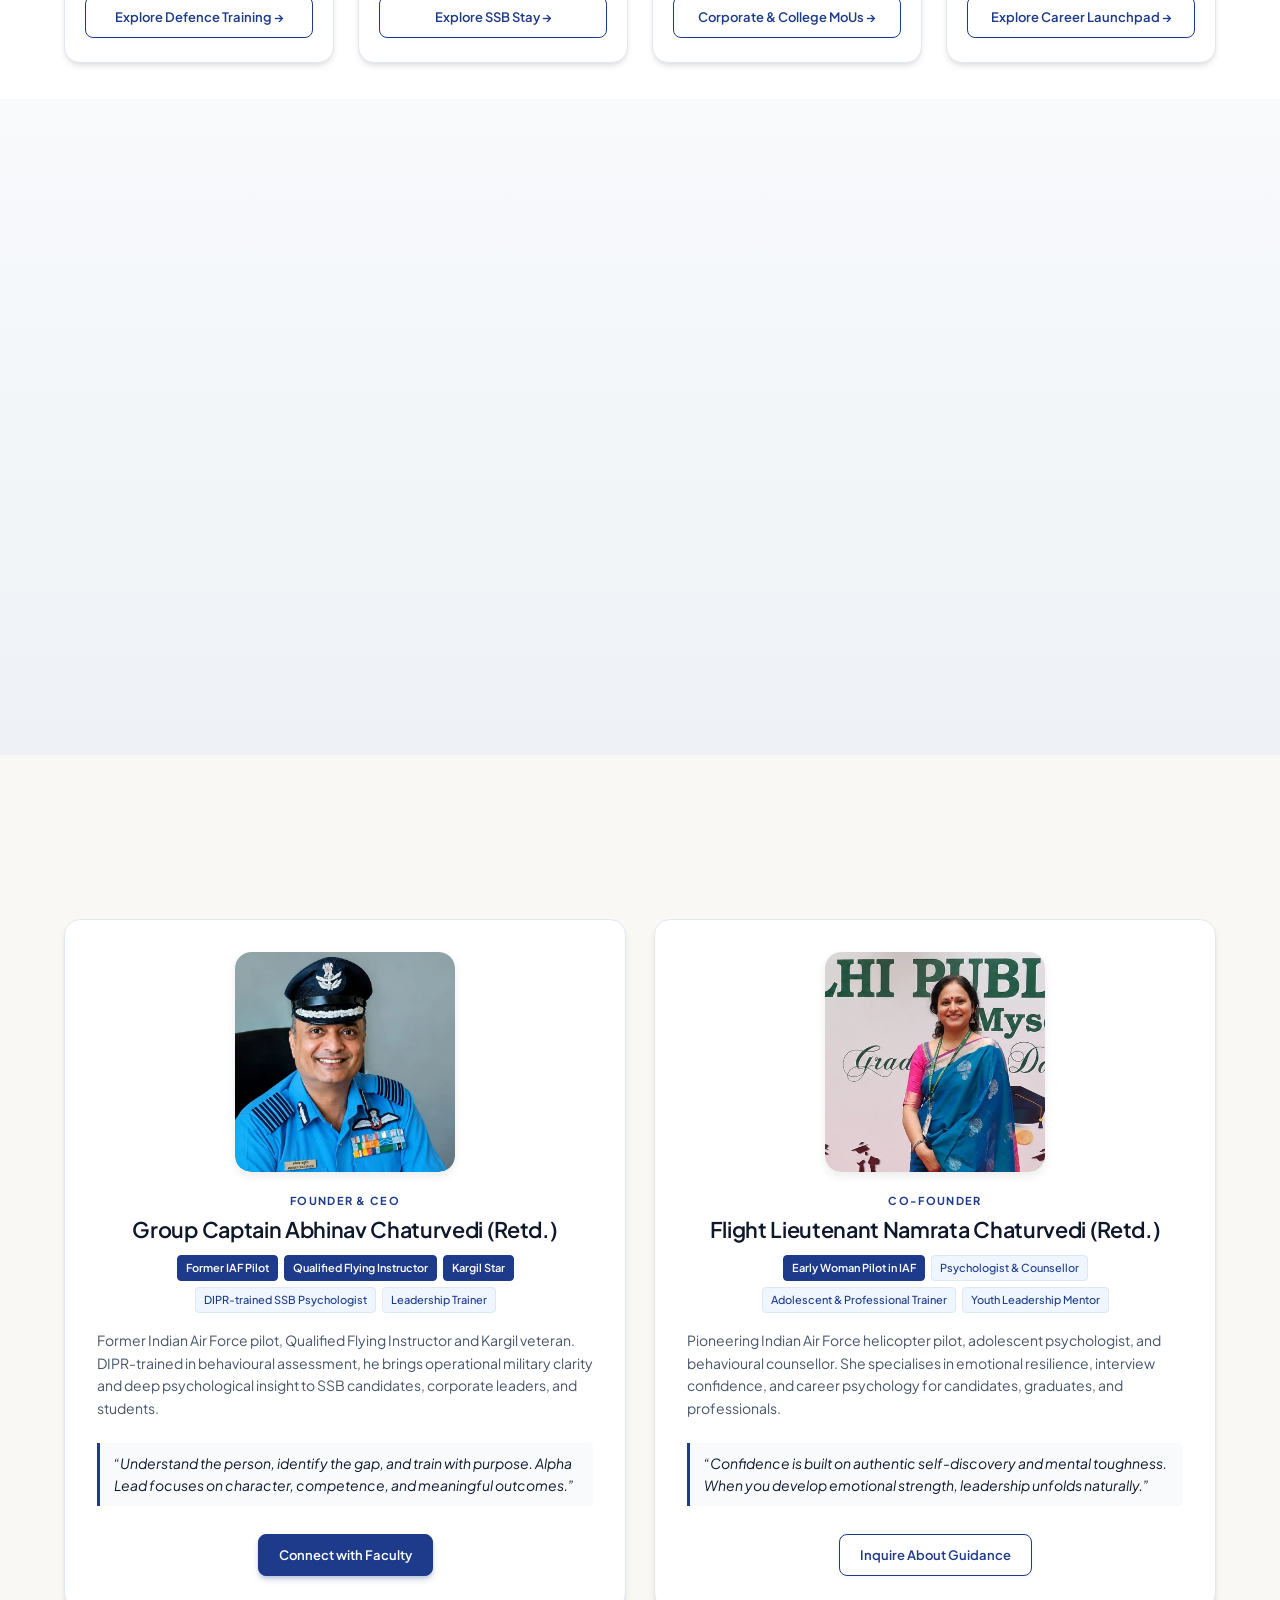
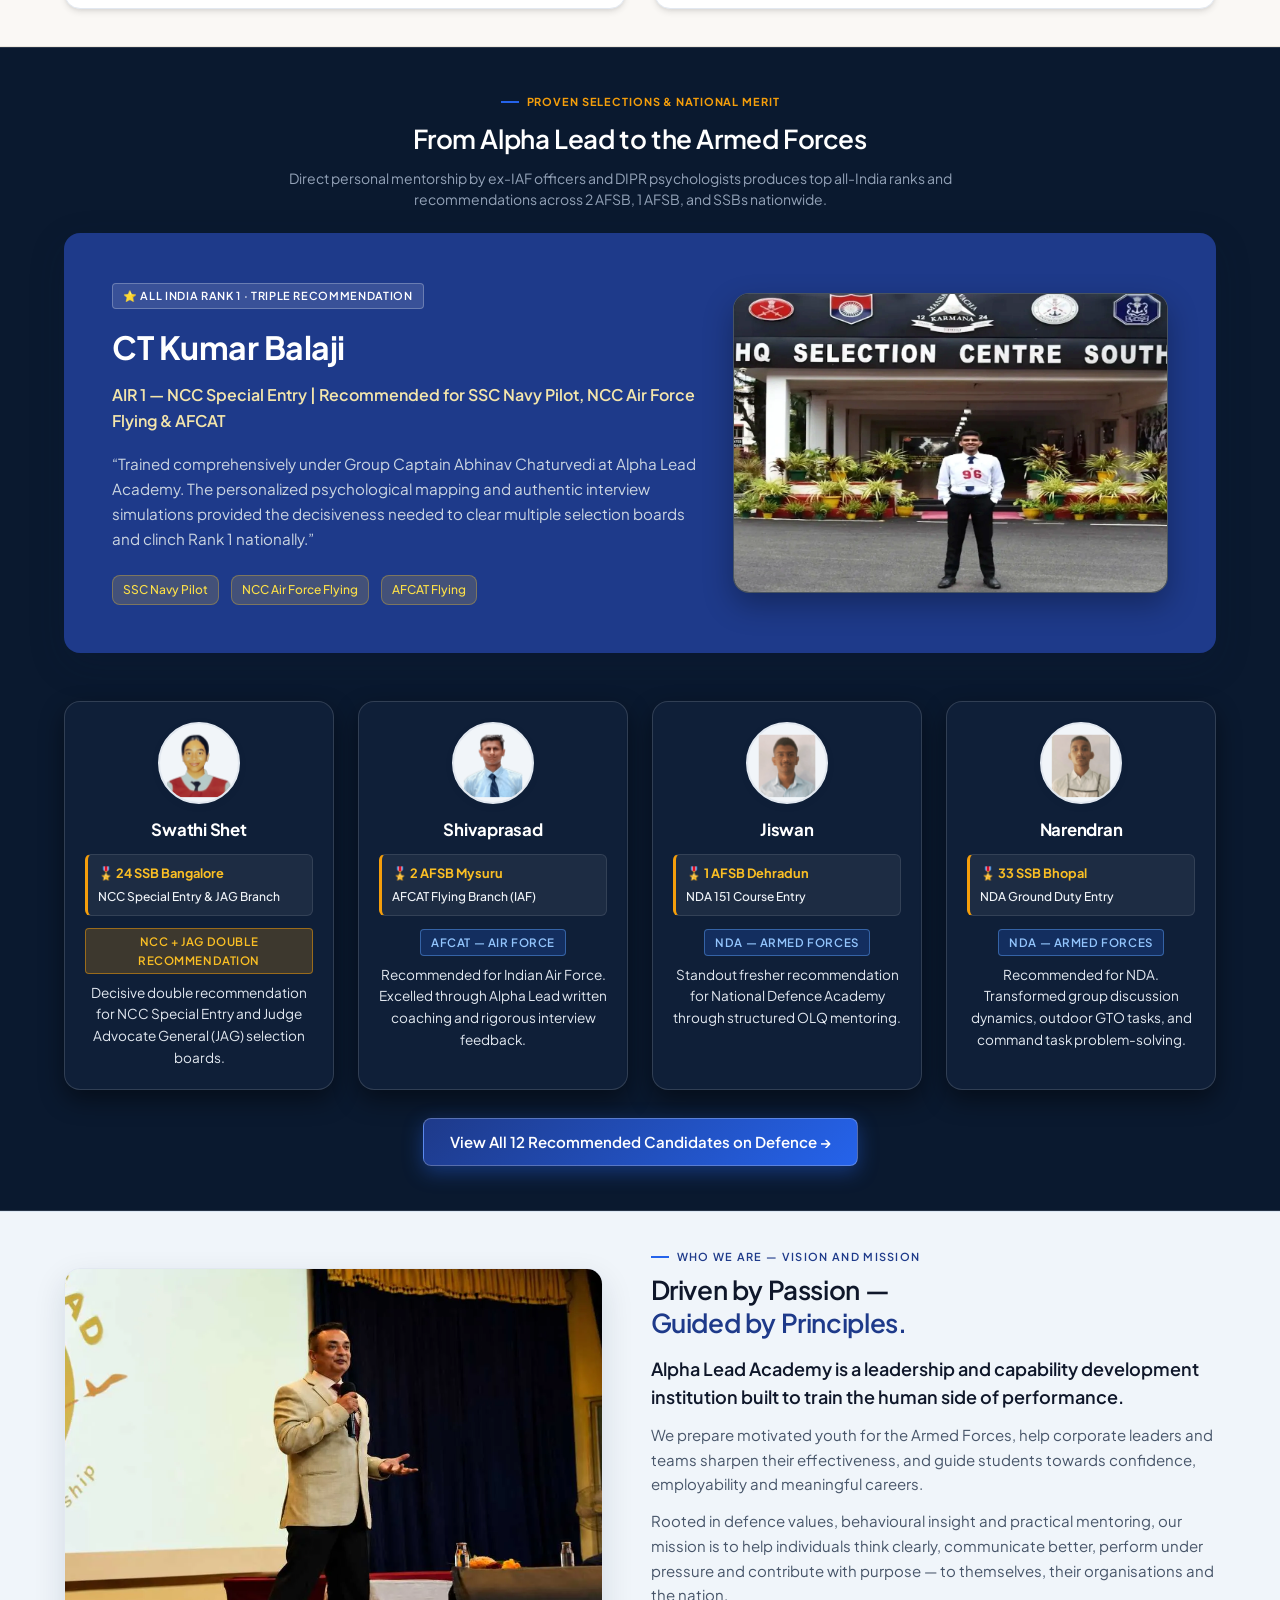
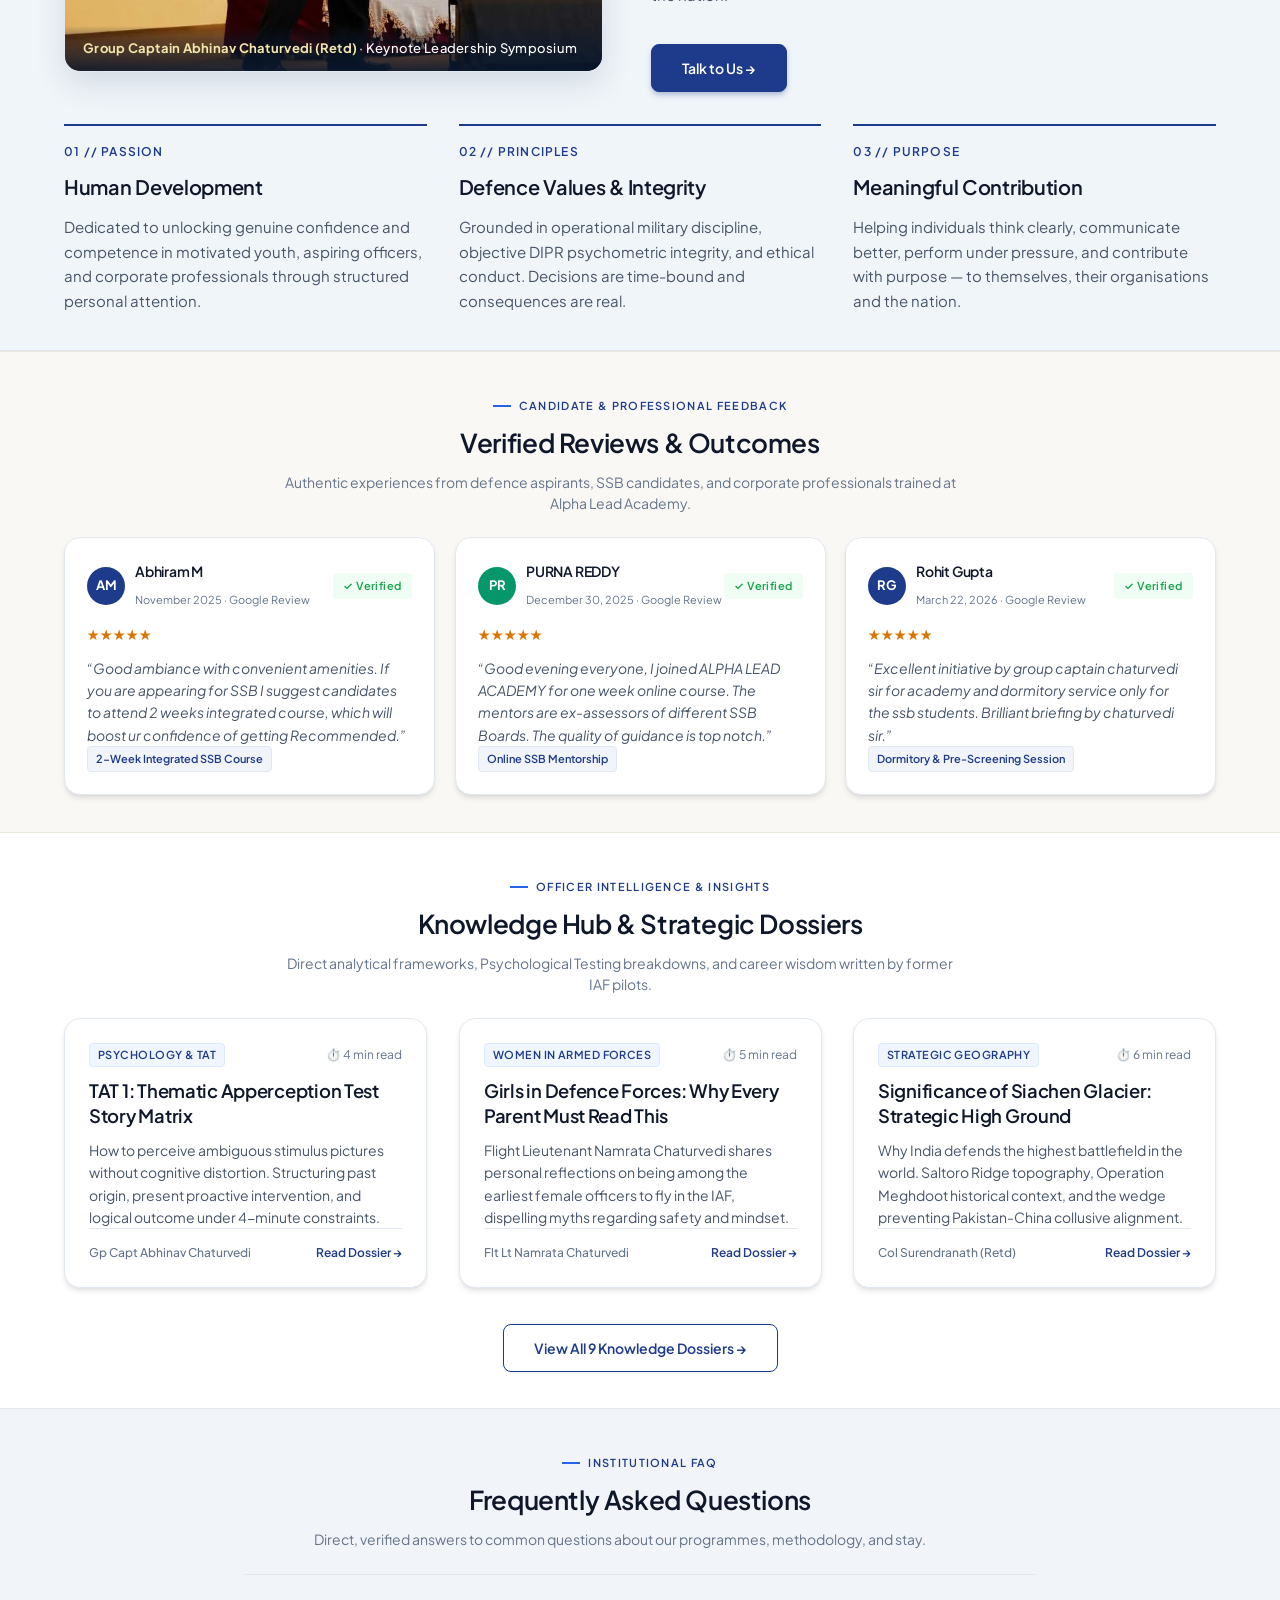
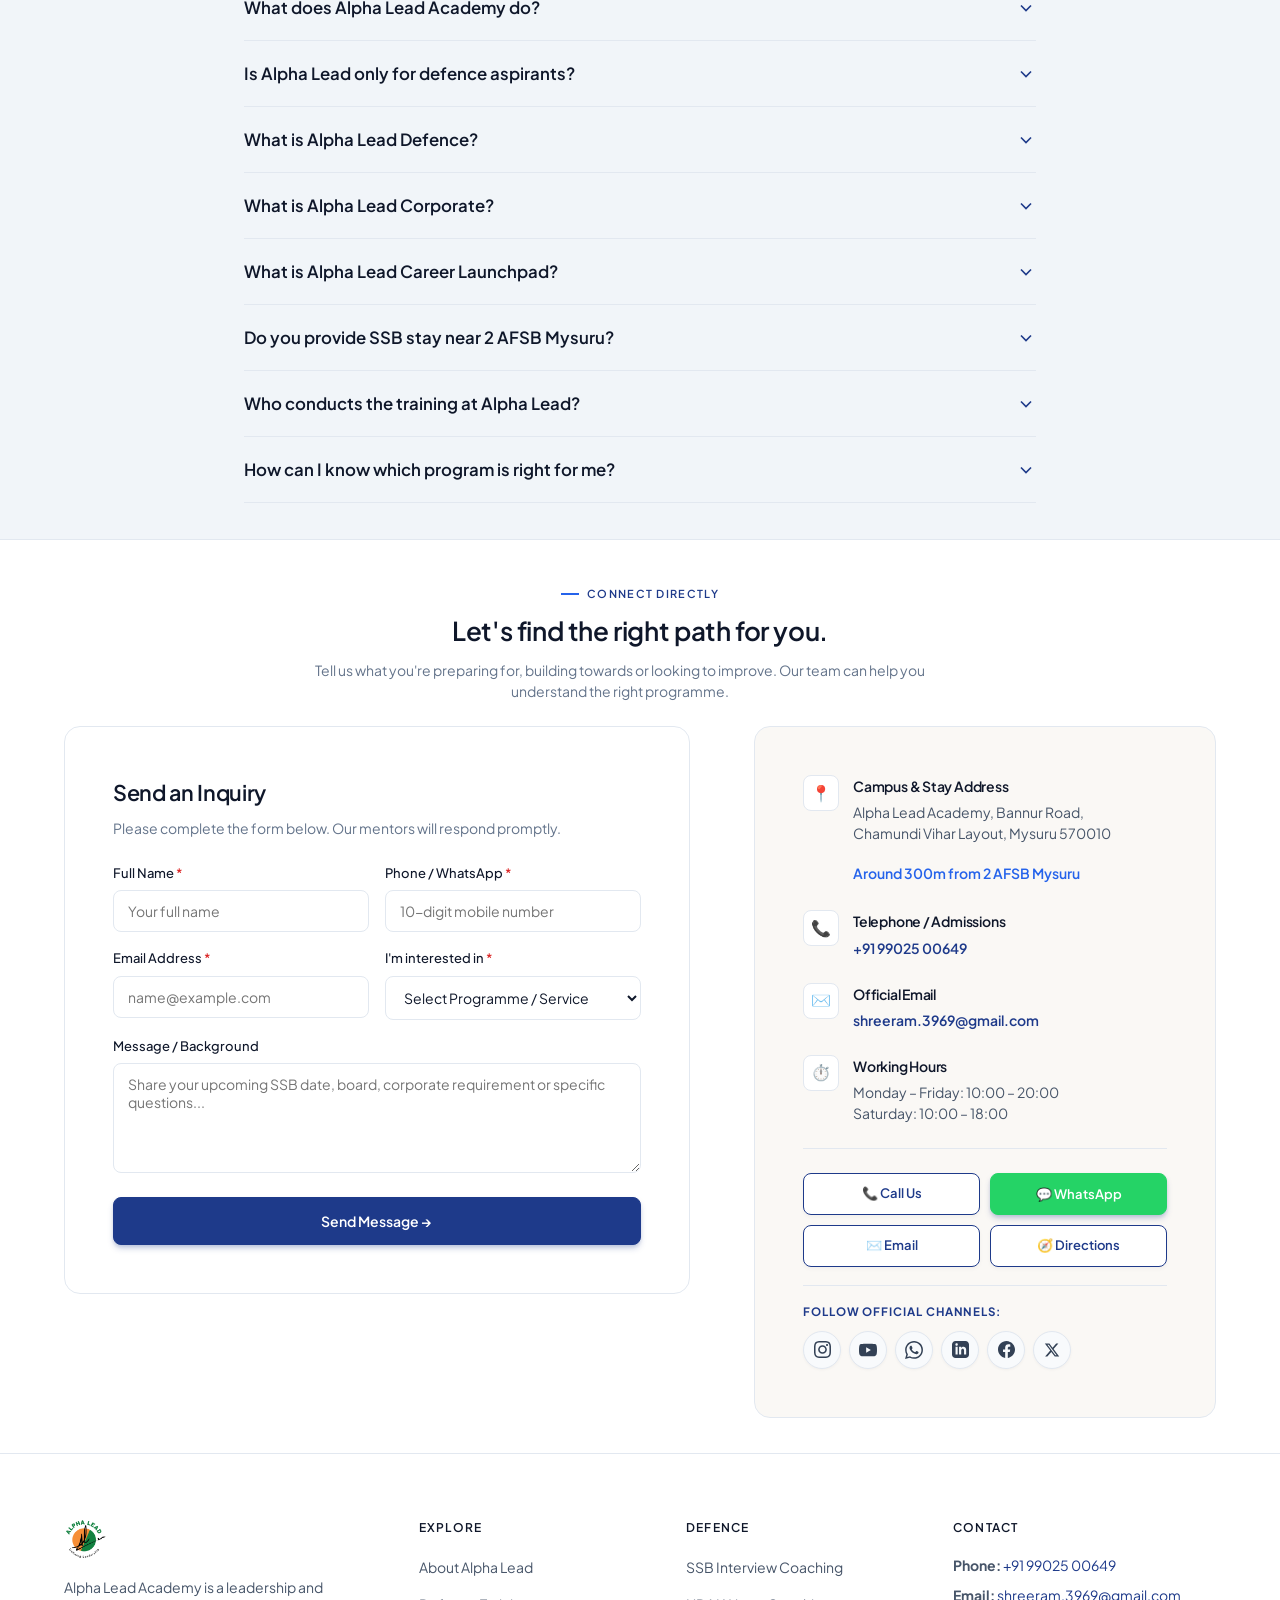
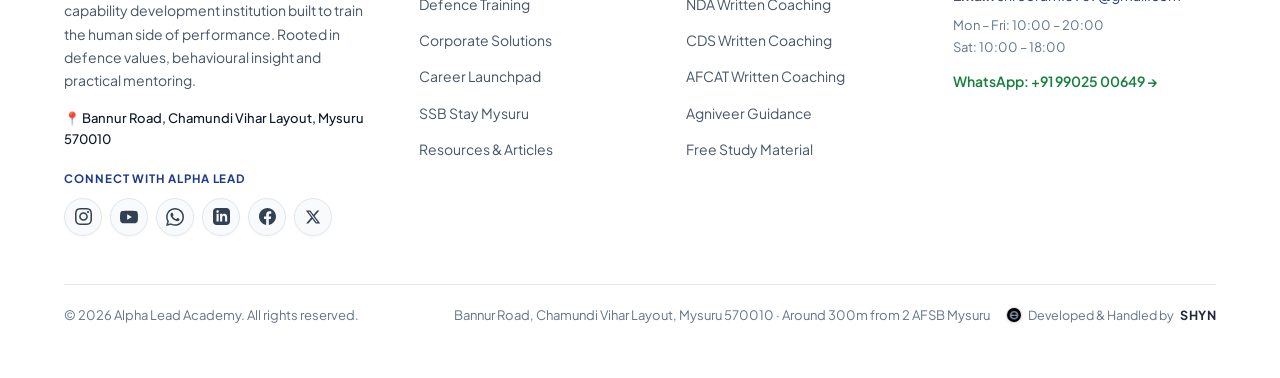
==== commit b8638329: "fix(crm): auto-detect and route leads to specific tabs with multi-level fallbacks" ====
--- a/index.html
+++ b/index.html
@@ -1542,7 +1542,7 @@
 
   <!-- JavaScript Modules -->
   <script src="js/animations.js"></script>
-  <script src="js/forms.js"></script>
+  <script src="js/forms.js?v=2.7"></script>
   <script src="js/main.js"></script>
 </body>
 </html>
